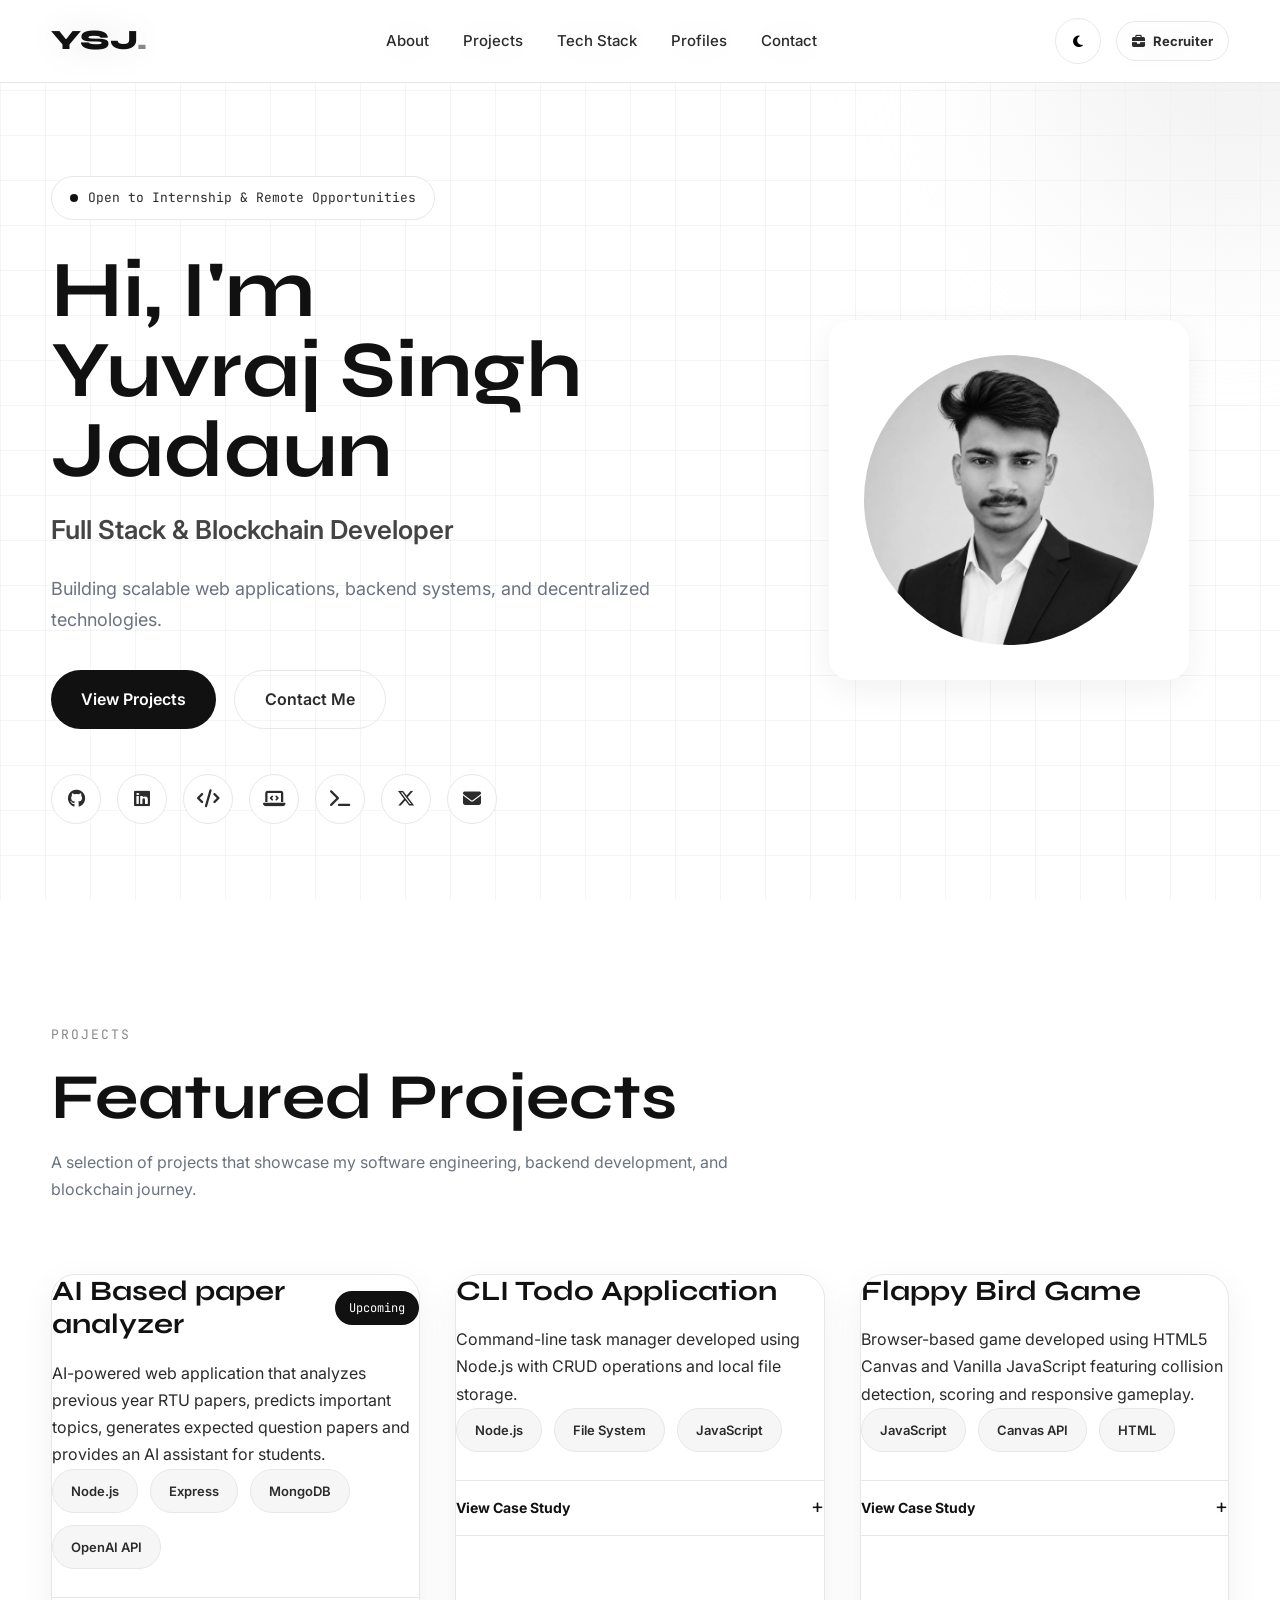
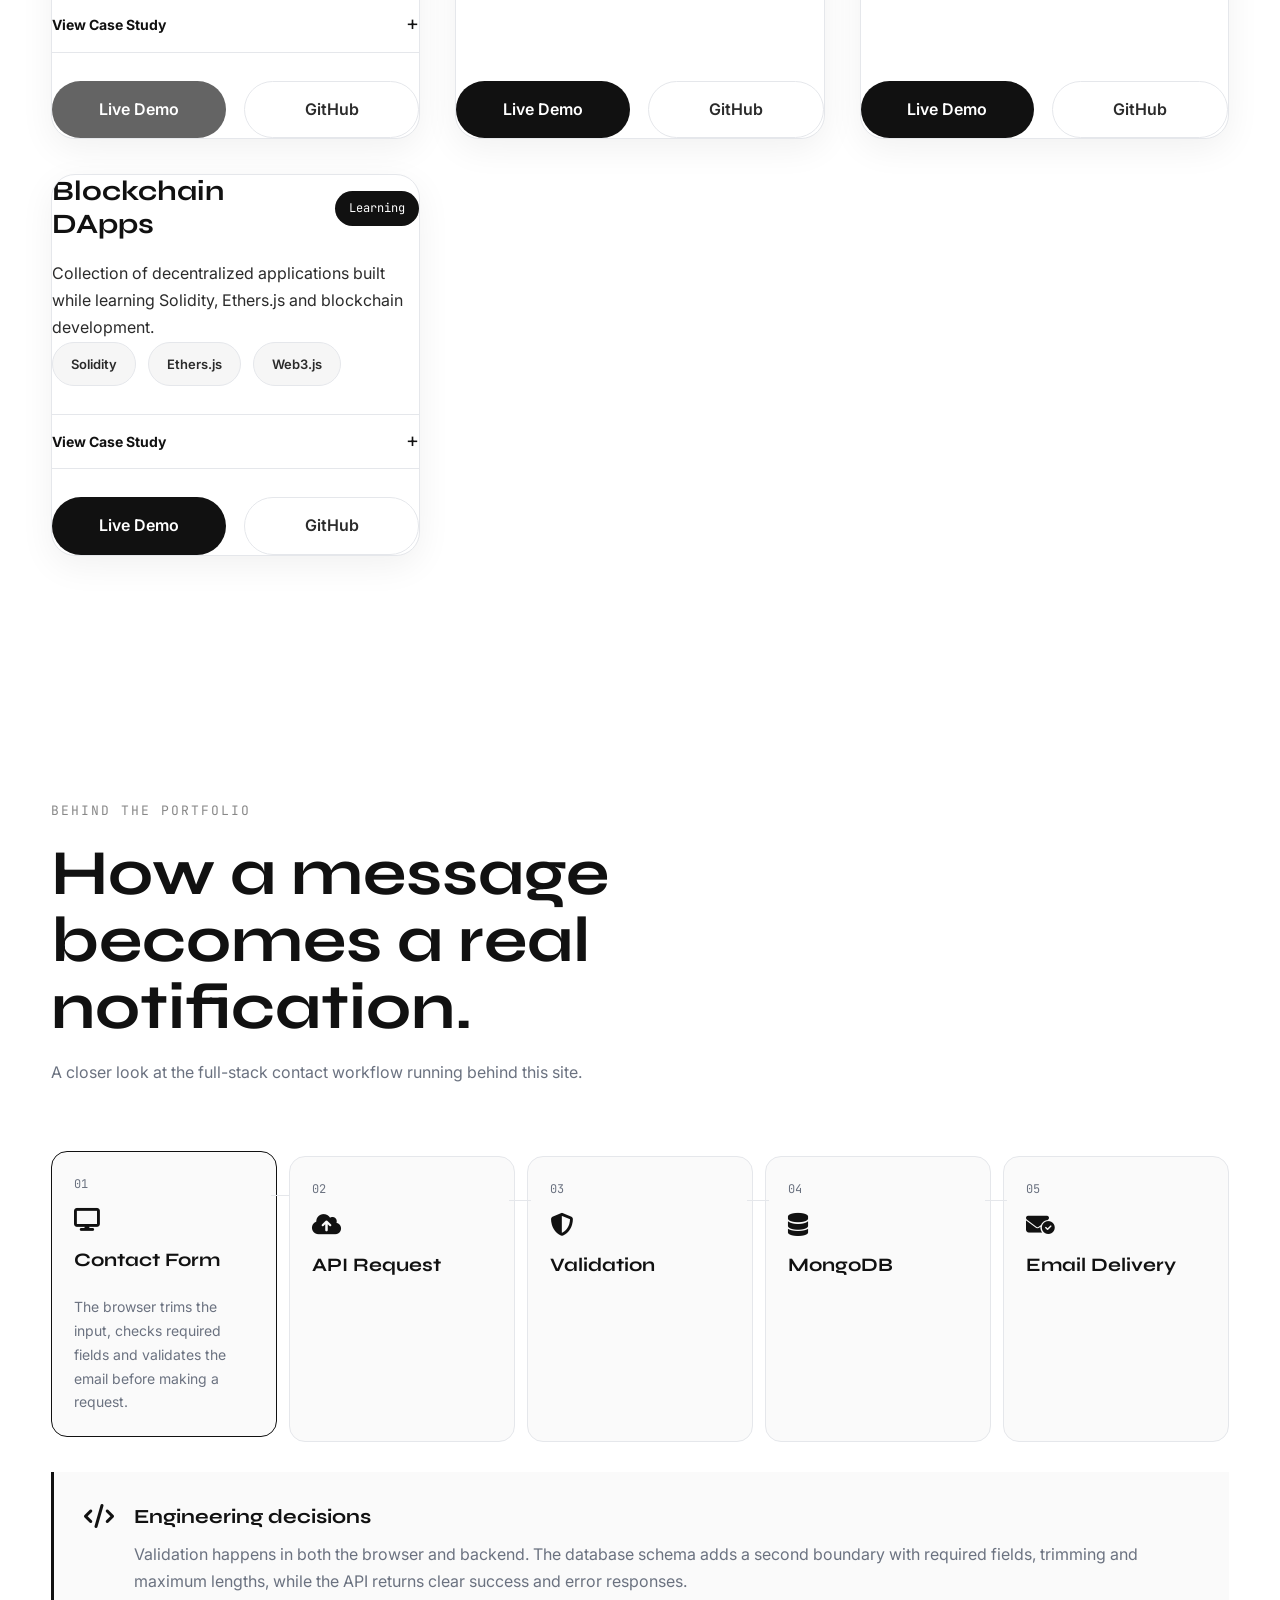
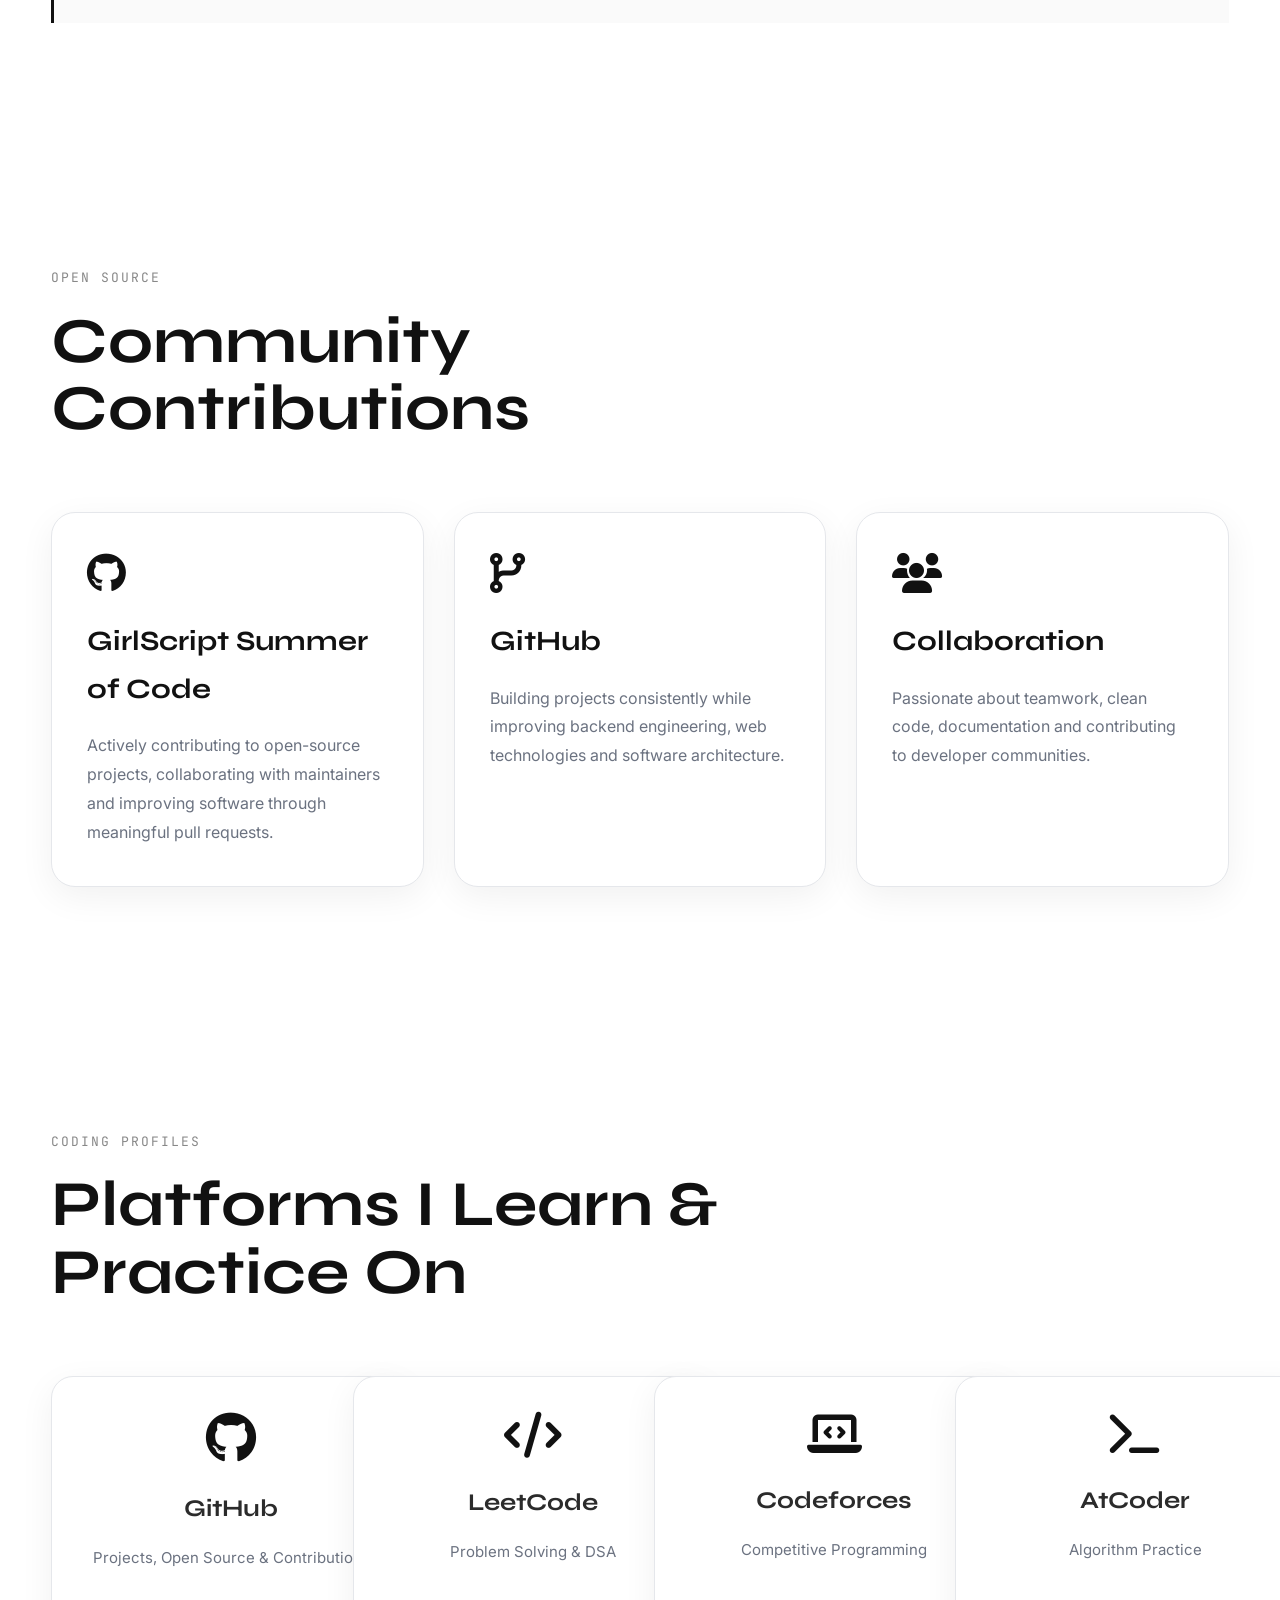
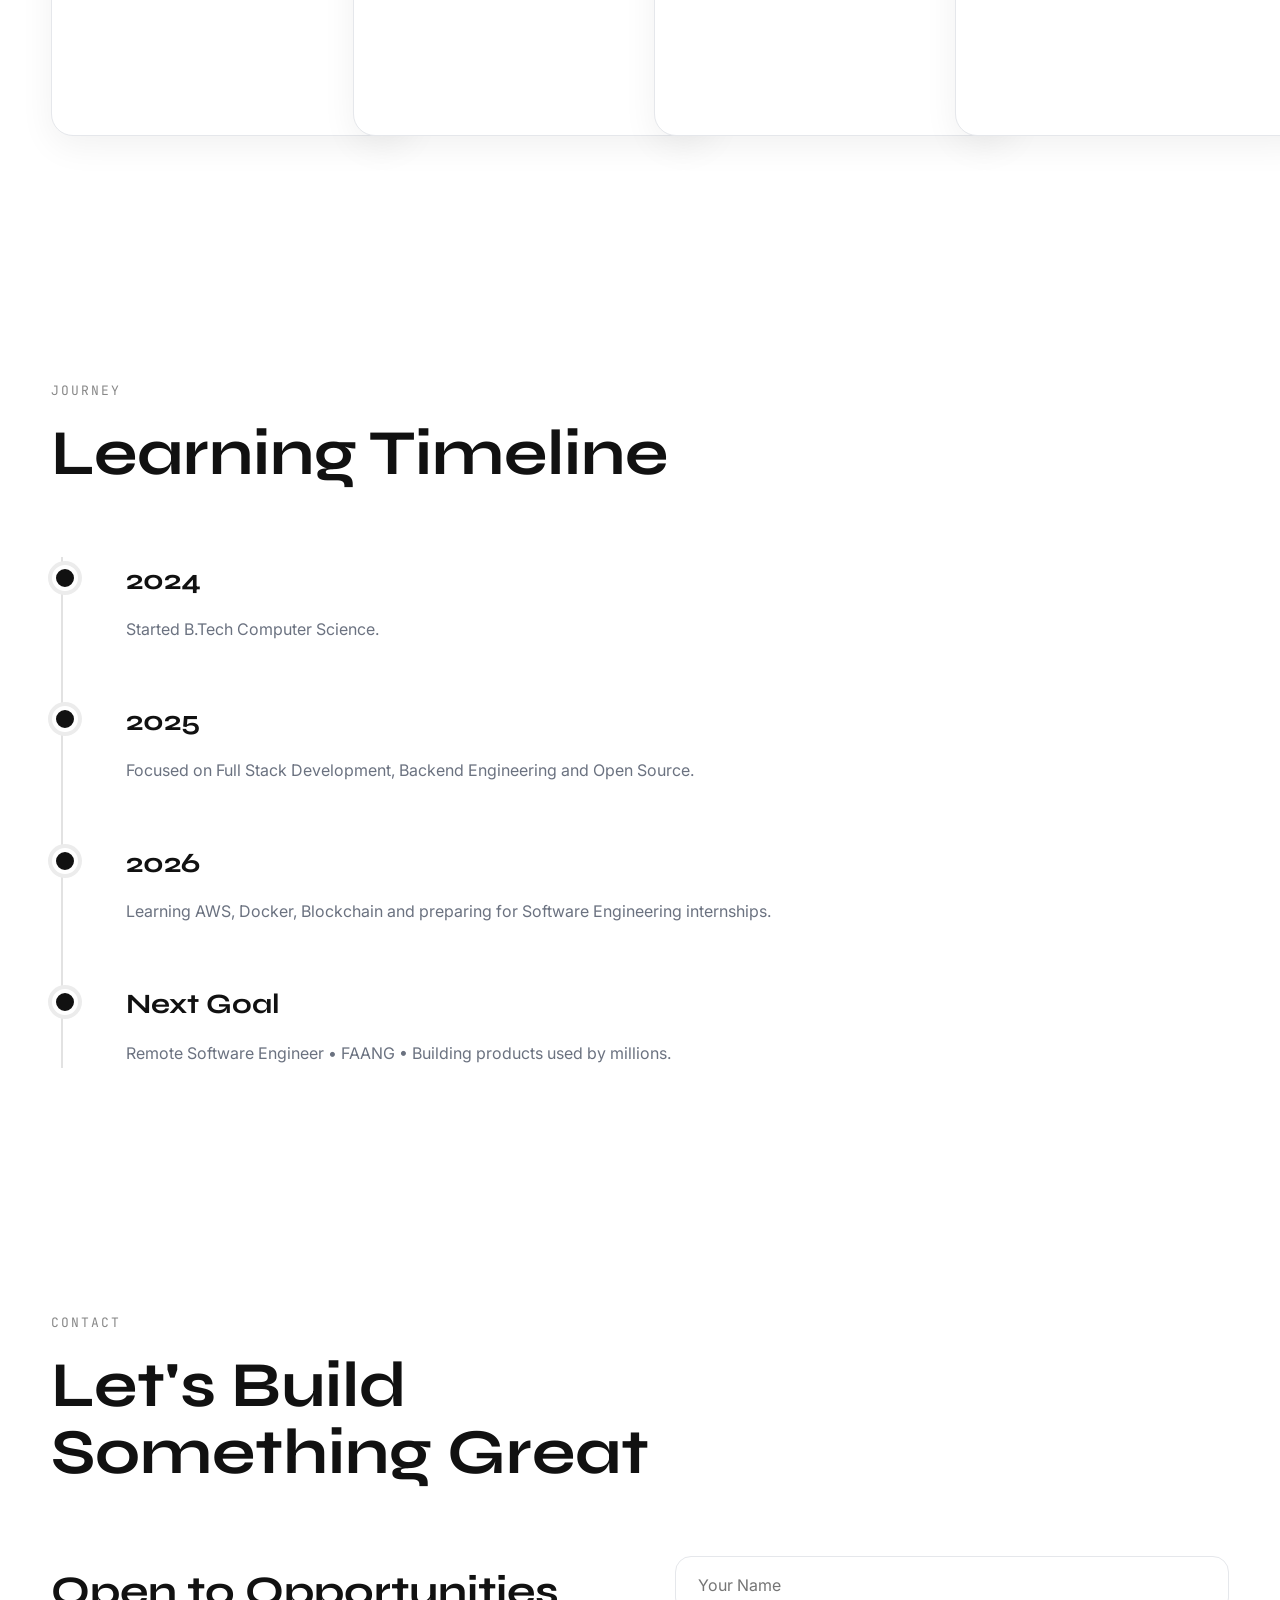
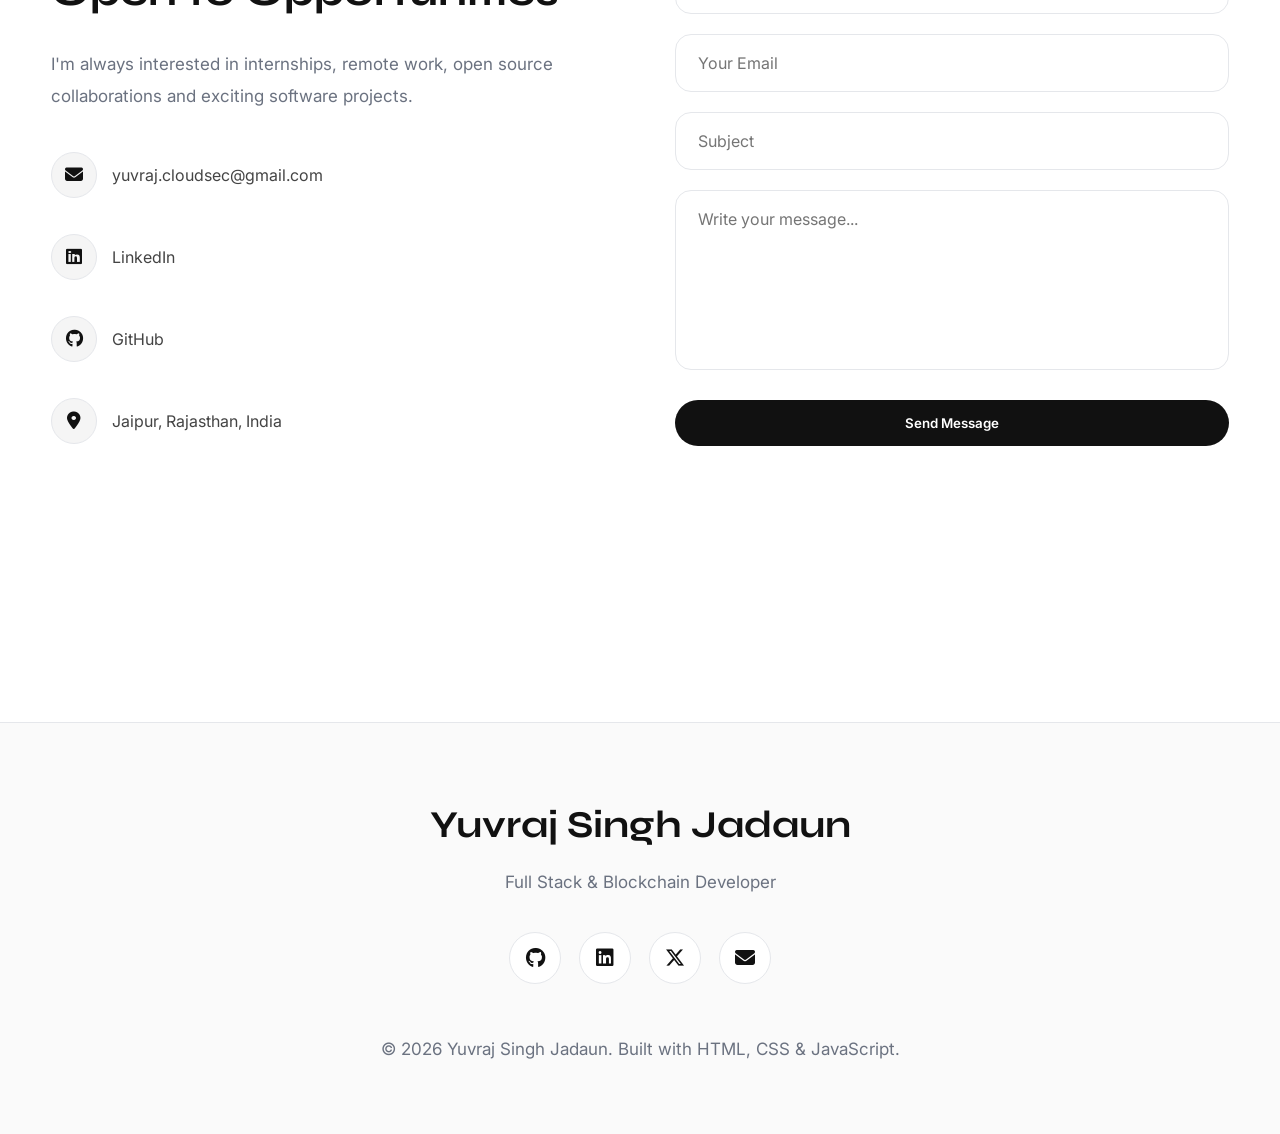
==== frontend/index.html @ 24ff1b7f "Update portfolio website" ====
<!DOCTYPE html>
<html lang="en">

<head>

    <!-- ========================= -->
    <!-- BASIC SEO -->
    <!-- ========================= -->

    <meta charset="UTF-8">
    <meta name="viewport" content="width=device-width, initial-scale=1.0">

    <title>Yuvraj Singh Jadaun | Full Stack & Blockchain Developer</title>

    <meta name="description"
        content="Portfolio of Yuvraj Singh Jadaun - Full Stack & Blockchain Developer building scalable web applications, backend systems and decentralized technologies.">

    <meta name="keywords"
        content="Yuvraj Singh, Full Stack Developer, Blockchain Developer, Node.js, Express, MongoDB, AWS, JavaScript">

    <meta name="author" content="Yuvraj Singh Jadaun">

    <!-- Open Graph -->

    <meta property="og:title" content="Yuvraj Singh Jadaun Portfolio">
    <meta property="og:description"
        content="Full Stack & Blockchain Developer">
    <meta property="og:type" content="website">

    <!-- Fonts -->

    <link rel="preconnect" href="https://fonts.googleapis.com">

    <link rel="preconnect" href="https://fonts.gstatic.com" crossorigin>

    <link href="https://fonts.googleapis.com/css2?family=Inter:wght@300;400;500;600;700;800&family=Syne:wght@400;500;600;700;800&family=JetBrains+Mono:wght@400;500&display=swap"
        rel="stylesheet">

    <!-- Font Awesome -->

    <link rel="stylesheet"
        href="https://cdnjs.cloudflare.com/ajax/libs/font-awesome/6.7.2/css/all.min.css">

    <!-- CSS -->

    <link rel="stylesheet" href="css/style.css">

    <link rel="stylesheet" href="css/responsive.css">

    <link rel="stylesheet" href="css/animations.css">

    <!-- Vercel Speed Insights -->
    <script>
      window.si = window.si || function () { (window.siq = window.siq || []).push(arguments); };
    </script>
    <script defer src="/_vercel/speed-insights/script.js"></script>

</head>

<body>

    <!-- Scroll Progress -->

    <div class="progress-bar"></div>

    <!-- Scroll To Top -->

    <button id="scrollTopBtn">

        <i class="fa-solid fa-arrow-up"></i>

    </button>

    <!-- ========================= -->
    <!-- NAVBAR -->
    <!-- ========================= -->

    <header>

        <nav class="navbar">

            <a href="#" class="logo">

                YSJ<span>.</span>

            </a>

            <ul class="nav-links">

                <li><a href="#about">About</a></li>

                <li><a href="#projects">Projects</a></li>

                <li><a href="#stack">Tech Stack</a></li>

                <li><a href="#profiles">Profiles</a></li>

                <li><a href="#contact">Contact</a></li>

            </ul>

            <div class="nav-actions">

                <button id="themeToggle">

                    <i class="fa-solid fa-moon"></i>

                </button>

                <button class="recruiter-toggle" type="button" aria-label="Open recruiter mode" title="Recruiter mode">

                    <i class="fa-solid fa-briefcase"></i>

                    <span>Recruiter</span>

                </button>

                <button class="menu-btn">

                    <i class="fa-solid fa-bars"></i>

                </button>

            </div>

        </nav>

    </header>

    <!-- ========================= -->
    <!-- HERO -->
    <!-- ========================= -->

    <section class="hero">

        <div class="container hero-container">

            <!-- LEFT -->

            <div class="hero-left">

                <span class="badge">

                    Open to Internship & Remote Opportunities

                </span>

                <h1>

                    Hi, I'm

                    <span>

                        Yuvraj Singh Jadaun

                    </span>

                </h1>

                <h2>

                    Full Stack & Blockchain Developer

                </h2>

                <p>

                    Building scalable web applications,

                    backend systems,

                    and decentralized technologies.

                </p>

                <div class="hero-buttons">

                    <a href="#projects" class="btn-primary">

                        View Projects

                    </a>

                    <a href="#contact" class="btn-secondary">

                        Contact Me

                    </a>

                </div>

                <!-- Social -->

                <div class="hero-social">

                    <a href="https://github.com/yuvraj1singh568"
                        target="_blank">

                        <i class="fab fa-github"></i>

                    </a>

                    <a href="https://www.linkedin.com/in/yuvraj-singh-jadaun-a90424281/"
                        target="_blank">

                        <i class="fab fa-linkedin"></i>

                    </a>

                    <a href="https://leetcode.com/u/KEnFnar7PC/"
                        target="_blank">

                        <i class="fa-solid fa-code"></i>

                    </a>

                    <a href="https://codeforces.com/profile/yuvraj1singh568"
                        target="_blank">

                        <i class="fa-solid fa-laptop-code"></i>

                    </a>

                    <a href="https://atcoder.jp/users/Yuvraj1singh568"
                        target="_blank">

                        <i class="fa-solid fa-terminal"></i>

                    </a>

                    <a href="https://x.com/yuvi_developer"
                        target="_blank">

                        <i class="fab fa-x-twitter"></i>

                    </a>

                    <a href="mailto:yuvraj.cloudsec@gmail.com">

                        <i class="fa-solid fa-envelope"></i>

                    </a>

                </div>

            </div>

            <!-- RIGHT -->

            <div class="hero-right">

                <div class="profile-card">

                    <img src="portfolio.jpeg"

                        alt="Yuvraj Singh Jadaun">

                </div>

            </div>

        </div>

    </section>

    <section id="recruiterMode" class="recruiter-panel" aria-hidden="true">

        <div class="recruiter-content">

            <button class="recruiter-close" type="button" aria-label="Close recruiter mode">

                <i class="fa-solid fa-xmark"></i>

            </button>

            <span class="label">Recruiter Snapshot</span>

            <h2>Full Stack & Blockchain Developer</h2>

            <p class="recruiter-summary">Third-year developer focused on backend systems, practical web applications and learning decentralized technologies.</p>

            <div class="recruiter-grid">

                <div>

                    <h3>Strongest Areas</h3>

                    <p>Node.js, Express, MongoDB, JavaScript, REST APIs and problem solving.</p>

                </div>

                <div>

                    <h3>Currently Building</h3>

                    <p>AI paper analysis tools, browser games and Solidity-based DApps.</p>

                </div>

                <div>

                    <h3>Open To</h3>

                    <p>Software engineering internships, backend projects and remote collaboration.</p>

                </div>

            </div>

            <div class="recruiter-actions">

                <a href="mailto:yuvraj.cloudsec@gmail.com" class="btn-primary">Contact Me</a>

                <a href="https://github.com/yuvraj1singh568" target="_blank" class="btn-secondary">View GitHub</a>

            </div>

        </div>

    </section>
    <!DOCTYPE html>
<html lang="en">

<head>

    <!-- ========================= -->
    <!-- BASIC SEO -->
    <!-- ========================= -->

    <meta charset="UTF-8">
    <meta name="viewport" content="width=device-width, initial-scale=1.0">

    <title>Yuvraj Singh Jadaun | Full Stack & Blockchain Developer</title>

    <meta name="description"
        content="Portfolio of Yuvraj Singh Jadaun - Full Stack & Blockchain Developer building scalable web applications, backend systems and decentralized technologies.">

    <meta name="keywords"
        content="Yuvraj Singh, Full Stack Developer, Blockchain Developer, Node.js, Express, MongoDB, AWS, JavaScript">

    <meta name="author" content="Yuvraj Singh Jadaun">

    <!-- Open Graph -->

    <meta property="og:title" content="Yuvraj Singh Jadaun Portfolio">
    <meta property="og:description"
        content="Full Stack & Blockchain Developer">
    <meta property="og:type" content="website">

    <!-- Fonts -->

    <link rel="preconnect" href="https://fonts.googleapis.com">

    <link rel="preconnect" href="https://fonts.gstatic.com" crossorigin>

    <link href="https://fonts.googleapis.com/css2?family=Inter:wght@300;400;500;600;700;800&family=Syne:wght@400;500;600;700;800&family=JetBrains+Mono:wght@400;500&display=swap"
        rel="stylesheet">

    <!-- Font Awesome -->

    <link rel="stylesheet"
        href="https://cdnjs.cloudflare.com/ajax/libs/font-awesome/6.7.2/css/all.min.css">

    <!-- CSS -->

    <link rel="stylesheet" href="css/style.css">

    <link rel="stylesheet" href="css/responsive.css">

    <link rel="stylesheet" href="css/animations.css">

    <!-- Vercel Speed Insights -->
    <script>
      window.si = window.si || function () { (window.siq = window.siq || []).push(arguments); };
    </script>
    <script defer src="/_vercel/speed-insights/script.js"></script>

</head>

<body>

    <!-- Scroll Progress -->

    <div class="progress-bar"></div>

    <!-- Scroll To Top -->

    <button id="scrollTopBtn">

        <i class="fa-solid fa-arrow-up"></i>

    </button>

    <!-- ========================= -->
    <!-- NAVBAR -->
    <!-- ========================= -->

    <header>

        <nav class="navbar">

            <a href="#" class="logo">

                YSJ<span>.</span>

            </a>

            <ul class="nav-links">

                <li><a href="#about">About</a></li>

                <li><a href="#projects">Projects</a></li>

                <li><a href="#stack">Tech Stack</a></li>

                <li><a href="#profiles">Profiles</a></li>

                <li><a href="#contact">Contact</a></li>

            </ul>

            <div class="nav-actions">

                <button id="themeToggle">

                    <i class="fa-solid fa-moon"></i>

                </button>

                <button class="recruiter-toggle" type="button" aria-label="Open recruiter mode" title="Recruiter mode">

                    <i class="fa-solid fa-briefcase"></i>

                    <span>Recruiter</span>

                </button>

                <button class="menu-btn">

                    <i class="fa-solid fa-bars"></i>

                </button>

            </div>

        </nav>

    </header>

    </section>
    <!-- ======================================== -->
<!-- PROJECTS -->
<!-- ======================================== -->

<section id="projects" class="section">

    <div class="container">

        <div class="section-heading">

            <span>Projects</span>

            <h2>Featured Projects</h2>

            <p>
                A selection of projects that showcase my software engineering,
                backend development, and blockchain journey.
            </p>

        </div>

        <div class="projects-grid">

            <!-- Project 1 -->

            <div class="project-card">

                <div class="project-header">

                    <h3>AI Based paper analyzer</h3>

                    <span class="coming-soon">Upcoming</span>

                </div>

                <p>

                    AI-powered web application that analyzes previous year
                    RTU papers, predicts important topics, generates expected
                    question papers and provides an AI assistant for students.

                </p>

                <div class="project-stack">

                    <span>Node.js</span>

                    <span>Express</span>

                    <span>MongoDB</span>

                    <span>OpenAI API</span>

                </div>

                <details class="case-study">

                    <summary>View Case Study</summary>

                    <div class="case-study-content">

                        <p><strong>Problem:</strong> Students need a faster way to identify repeated topics in large collections of RTU papers.</p>

                        <p><strong>Approach:</strong> Build a backend that extracts paper content, organizes topics and uses AI to generate focused revision material.</p>

                        <p><strong>Next milestone:</strong> Complete the paper ingestion pipeline and evaluate predictions against previous exams.</p>

                    </div>

                </details>

                <div class="project-links">

                    <a href="#" class="disabled">

                        Live Demo

                    </a>

                    <a href="#">

                        GitHub

                    </a>

                </div>

            </div>

            <!-- Project 2 -->

            <div class="project-card">

                <div class="project-header">

                    <h3>CLI Todo Application</h3>

                </div>

                <p>

                    Command-line task manager developed using Node.js with
                    CRUD operations and local file storage.

                </p>

                <div class="project-stack">

                    <span>Node.js</span>

                    <span>File System</span>

                    <span>JavaScript</span>

                </div>

                <details class="case-study">

                    <summary>View Case Study</summary>

                    <div class="case-study-content">

                        <p><strong>Problem:</strong> A task manager should remain useful without requiring a database or internet connection.</p>

                        <p><strong>Approach:</strong> Designed a simple command interface around CRUD operations and reliable local file persistence.</p>

                        <p><strong>Engineering lesson:</strong> Practiced input validation, filesystem handling and separating command logic from storage.</p>

                    </div>

                </details>

                <div class="project-links">

                    <a href="#">

                        Live Demo

                    </a>

                    <a href="https://github.com/yuvraj1singh568"

                        target="_blank">

                        GitHub

                    </a>

                </div>

            </div>

            <!-- Project 3 -->

            <div class="project-card">

                <div class="project-header">

                    <h3>Flappy Bird Game</h3>

                </div>

                <p>

                    Browser-based game developed using HTML5 Canvas and
                    Vanilla JavaScript featuring collision detection,
                    scoring and responsive gameplay.

                </p>

                <div class="project-stack">

                    <span>JavaScript</span>

                    <span>Canvas API</span>

                    <span>HTML</span>

                </div>

                <details class="case-study">

                    <summary>View Case Study</summary>

                    <div class="case-study-content">

                        <p><strong>Problem:</strong> Create a responsive browser game with immediate feedback and consistent gameplay.</p>

                        <p><strong>Approach:</strong> Used the Canvas API for rendering, a game loop for motion and collision detection for obstacles.</p>

                        <p><strong>Engineering lesson:</strong> Balanced frame updates, scoring state and responsive input in a small client-side system.</p>

                    </div>

                </details>

                <div class="project-links">

                    <a href="#">

                        Live Demo

                    </a>

                    <a href="https://github.com/yuvraj1singh568"

                        target="_blank">

                        GitHub

                    </a>

                </div>

            </div>

            <!-- Project 4 -->

            <div class="project-card">

                <div class="project-header">

                    <h3>Blockchain DApps</h3>

                    <span class="coming-soon">Learning</span>

                </div>

                <p>

                    Collection of decentralized applications built while
                    learning Solidity, Ethers.js and blockchain development.

                </p>

                <div class="project-stack">

                    <span>Solidity</span>

                    <span>Ethers.js</span>

                    <span>Web3.js</span>

                </div>

                <details class="case-study">

                    <summary>View Case Study</summary>

                    <div class="case-study-content">

                        <p><strong>Goal:</strong> Learn how decentralized applications connect a browser interface to smart contracts.</p>

                        <p><strong>Approach:</strong> Explore Solidity contracts and wallet interactions through Ethers.js and Web3.js.</p>

                        <p><strong>Next milestone:</strong> Ship one focused DApp with tests, transaction states and clear error handling.</p>

                    </div>

                </details>

                <div class="project-links">

                    <a href="#">

                        Live Demo

                    </a>

                    <a href="#">

                        GitHub

                    </a>

                </div>

            </div>

        </div>

    </div>

</section>

<!-- ======================================== -->
<!-- ARCHITECTURE -->
<!-- ======================================== -->

<section id="architecture" class="section architecture-section">

    <div class="container">

        <div class="section-heading">

            <span>Behind The Portfolio</span>

            <h2>How a message becomes a real notification.</h2>

            <p>A closer look at the full-stack contact workflow running behind this site.</p>

        </div>

        <div class="architecture-flow">

            <details class="architecture-step" open>

                <summary><span class="architecture-number">01</span><i class="fa-solid fa-display"></i><strong>Contact Form</strong></summary>

                <p>The browser trims the input, checks required fields and validates the email before making a request.</p>

            </details>

            <details class="architecture-step">

                <summary><span class="architecture-number">02</span><i class="fa-solid fa-cloud-arrow-up"></i><strong>API Request</strong></summary>

                <p>The form sends a JSON <code>POST</code> request to <code>/api/contact</code> on the deployed Express server.</p>

            </details>

            <details class="architecture-step">

                <summary><span class="architecture-number">03</span><i class="fa-solid fa-shield-halved"></i><strong>Validation</strong></summary>

                <p>The controller checks that name, email, subject and message are present before continuing.</p>

            </details>

            <details class="architecture-step">

                <summary><span class="architecture-number">04</span><i class="fa-solid fa-database"></i><strong>MongoDB</strong></summary>

                <p>A Mongoose model stores the contact with trimming, length limits and automatic timestamps.</p>

            </details>

            <details class="architecture-step">

                <summary><span class="architecture-number">05</span><i class="fa-solid fa-envelope-circle-check"></i><strong>Email Delivery</strong></summary>

                <p>Resend sends the notification to the configured destination and reports failures back to the API.</p>

            </details>

        </div>

        <div class="architecture-note">

            <i class="fa-solid fa-code"></i>

            <div>

                <h3>Engineering decisions</h3>

                <p>Validation happens in both the browser and backend. The database schema adds a second boundary with required fields, trimming and maximum lengths, while the API returns clear success and error responses.</p>

            </div>

        </div>

    </div>

</section>

<!-- ======================================== -->
<!-- OPEN SOURCE -->
<!-- ======================================== -->

<section id="opensource" class="section">

    <div class="container">

        <div class="section-heading">

            <span>Open Source</span>

            <h2>Community Contributions</h2>

        </div>

        <div class="opensource-grid">

            <div class="opensource-card">

                <i class="fa-brands fa-github"></i>

                <h3>GirlScript Summer of Code</h3>

                <p>

                    Actively contributing to open-source projects,
                    collaborating with maintainers and improving
                    software through meaningful pull requests.

                </p>

            </div>

            <div class="opensource-card">

                <i class="fa-solid fa-code-branch"></i>

                <h3>GitHub</h3>

                <p>

                    Building projects consistently while improving
                    backend engineering, web technologies and
                    software architecture.

                </p>

            </div>

            <div class="opensource-card">

                <i class="fa-solid fa-users"></i>

                <h3>Collaboration</h3>

                <p>

                    Passionate about teamwork, clean code,
                    documentation and contributing to developer
                    communities.

                </p>

            </div>

        </div>

    </div>

</section>
<!-- ======================================== -->
<!-- CODING PROFILES -->
<!-- ======================================== -->

<section id="profiles" class="section">

    <div class="container">

        <div class="section-heading">

            <span>Coding Profiles</span>

            <h2>Platforms I Learn & Practice On</h2>

        </div>

        <div class="profiles-grid">

            <a href="https://github.com/yuvraj1singh568" target="_blank" class="profile-card">

                <i class="fab fa-github"></i>

                <h3>GitHub</h3>

                <p>Projects, Open Source & Contributions</p>

            </a>

            <a href="https://leetcode.com/u/KEnFnar7PC/" target="_blank" class="profile-card">

                <i class="fa-solid fa-code"></i>

                <h3>LeetCode</h3>

                <p>Problem Solving & DSA</p>

            </a>

            <a href="https://codeforces.com/profile/yuvraj1singh568" target="_blank" class="profile-card">

                <i class="fa-solid fa-laptop-code"></i>

                <h3>Codeforces</h3>

                <p>Competitive Programming</p>

            </a>

            <a href="https://atcoder.jp/users/Yuvraj1singh568" target="_blank" class="profile-card">

                <i class="fa-solid fa-terminal"></i>

                <h3>AtCoder</h3>

                <p>Algorithm Practice</p>

            </a>

        </div>

    </div>

</section>

<!-- ======================================== -->
<!-- JOURNEY -->
<!-- ======================================== -->

<section class="section">

    <div class="container">

        <div class="section-heading">

            <span>Journey</span>

            <h2>Learning Timeline</h2>

        </div>

        <div class="timeline">

            <div class="timeline-item">

                <h3>2024</h3>

                <p>Started B.Tech Computer Science.</p>

            </div>

            <div class="timeline-item">

                <h3>2025</h3>

                <p>Focused on Full Stack Development, Backend Engineering and Open Source.</p>

            </div>

            <div class="timeline-item">

                <h3>2026</h3>

                <p>Learning AWS, Docker, Blockchain and preparing for Software Engineering internships.</p>

            </div>

            <div class="timeline-item">

                <h3>Next Goal</h3>

                <p>Remote Software Engineer • FAANG • Building products used by millions.</p>

            </div>

        </div>

    </div>

</section>

<!-- ======================================== -->
<!-- CONTACT -->
<!-- ======================================== -->

<section id="contact" class="section">

    <div class="container">

        <div class="section-heading">

            <span>Contact</span>

            <h2>Let's Build Something Great</h2>

        </div>

        <div class="contact-wrapper">

            <div class="contact-info">

                <h3>Open to Opportunities</h3>

                <p>

                    I'm always interested in internships, remote work,
                    open source collaborations and exciting software projects.

                </p>

                <div class="contact-list">

                    <p><i class="fa-solid fa-envelope"></i> yuvraj.cloudsec@gmail.com</p>

                    <p><i class="fa-brands fa-linkedin"></i> LinkedIn</p>

                    <p><i class="fa-brands fa-github"></i> GitHub</p>

                    <p><i class="fa-solid fa-location-dot"></i> Jaipur, Rajasthan, India</p>

                </div>

            </div>

            <form id="contactForm">

                <input
                    type="text"
                    id="name"
                    placeholder="Your Name"
                    required>

                <input
                    type="email"
                    id="email"
                    placeholder="Your Email"
                    required>

                <input
                    type="text"
                    id="subject"
                    placeholder="Subject"
                    required>

                <textarea
                    id="message"
                    rows="6"
                    placeholder="Write your message..."
                    required></textarea>

                <button type="submit" class="btn-primary">

                    Send Message

                </button>

            </form>

        </div>

    </div>

</section>

<!-- ======================================== -->
<!-- FOOTER -->
<!-- ======================================== -->

<footer>

    <div class="container footer-container">

        <h2>Yuvraj Singh Jadaun</h2>

        <p>

            Full Stack & Blockchain Developer

        </p>

        <div class="footer-icons">

            <a href="https://github.com/yuvraj1singh568" target="_blank">

                <i class="fab fa-github"></i>

            </a>

            <a href="https://www.linkedin.com/in/yuvraj-singh-jadaun-a90424281/" target="_blank">

                <i class="fab fa-linkedin"></i>

            </a>

            <a href="https://x.com/yuvi_developer" target="_blank">

                <i class="fab fa-x-twitter"></i>

            </a>

            <a href="mailto:yuvraj.cloudsec@gmail.com">

                <i class="fa-solid fa-envelope"></i>

            </a>

        </div>

        <p class="copyright">

            © 2026 Yuvraj Singh Jadaun.
            Built with HTML, CSS & JavaScript.

        </p>

    </div>

</footer>

<script src="js/app.js"></script>
<script src="js/animation.js"></script>
<script src="js/contact.js"></script>

<!-- Vercel Web Analytics -->
<script>
    window.va = window.va || function () { (window.vaq = window.vaq || []).push(arguments); };
</script>
<script defer src="/_vercel/insights/script.js"></script>

</body>

</html>
---- frontend/css/style.css ----
/* =======================================================
   YUVRAJ SINGH JADAUN
   Portfolio v2
======================================================= */

/* Google Fonts */

@import url('https://fonts.googleapis.com/css2?family=Inter:wght@300;400;500;600;700;800&family=Syne:wght@600;700;800&family=JetBrains+Mono:wght@400;500&display=swap');

/* =======================================================
   VARIABLES
======================================================= */

:root{

--bg:#ffffff;

--surface:#fafafa;

--surface-2:#f5f5f5;

--black:#111111;

--text:#2b2b2b;

--muted:#6b7280;

--border:#e5e7eb;

--shadow:0 10px 35px rgba(0,0,0,.06);

--radius:20px;

--transition:.35s ease;

--max-width:1240px;

}

/* =======================================================
RESET
======================================================= */

*{

margin:0;

padding:0;

box-sizing:border-box;

}

html{

scroll-behavior:smooth;

}

body{

background:var(--bg);

color:var(--text);

font-family:'Inter',sans-serif;

overflow-x:hidden;

line-height:1.7;

}

img{

max-width:100%;

display:block;

}

a{

text-decoration:none;

color:inherit;

}

ul{

list-style:none;

}

button{

cursor:pointer;

border:none;

background:none;

font-family:inherit;

}

/* =======================================================
COMMON
======================================================= */

.container{

width:min(92%,var(--max-width));

margin:auto;

}

.section{

padding:120px 0;

}

.section-heading{

margin-bottom:70px;

}

.section-heading span{

display:inline-block;

font-size:13px;

font-family:"JetBrains Mono",monospace;

letter-spacing:2px;

text-transform:uppercase;

color:#888;

margin-bottom:18px;

}

.section-heading h2{

font-family:"Syne",sans-serif;

font-size:clamp(2rem,5vw,4rem);

line-height:1.05;

color:var(--black);

max-width:700px;

}

.section-heading p{

margin-top:18px;

max-width:700px;

color:var(--muted);

}

/* =======================================================
NAVBAR
======================================================= */

header{

position:fixed;

top:0;

left:0;

width:100%;

background:rgba(255,255,255,.88);

backdrop-filter:blur(18px);

border-bottom:1px solid var(--border);

z-index:999;

}

.navbar{

width:min(92%,1240px);

height:82px;

margin:auto;

display:flex;

align-items:center;

justify-content:space-between;

}

.logo{

font-family:"Syne",sans-serif;

font-size:28px;

font-weight:800;

color:var(--black);

}

.logo span{

color:#888;

}

.nav-links{

display:flex;

gap:34px;

}

.nav-links a{

font-size:15px;

font-weight:500;

transition:var(--transition);

}

.nav-links a:hover{

color:#000;

}

.nav-actions{

display:flex;

align-items:center;

gap:15px;

}

#themeToggle{

width:46px;

height:46px;

border-radius:50%;

border:1px solid var(--border);

transition:.3s;

}

#themeToggle:hover{

background:#111;

color:white;

}

.menu-btn{

display:none;

}

/* =======================================================
BUTTONS
======================================================= */

.btn-primary{

display:inline-flex;

align-items:center;

justify-content:center;

padding:15px 30px;

background:#111;

color:#fff;

border-radius:999px;

font-weight:600;

transition:.3s;

}

.btn-primary:hover{

transform:translateY(-4px);

box-shadow:var(--shadow);

}

.btn-secondary{

display:inline-flex;

align-items:center;

justify-content:center;

padding:15px 30px;

border:1px solid var(--border);

border-radius:999px;

font-weight:600;

transition:.3s;

}

.btn-secondary:hover{

background:#111;

color:#fff;

}
/* =======================================================
   HERO
======================================================= */

.hero{

min-height:100vh;

display:flex;

align-items:center;

padding-top:100px;

position:relative;

overflow:hidden;

}

/* Background Grid */

.hero::before{

content:"";

position:absolute;

inset:0;

background-image:

linear-gradient(rgba(0,0,0,.04) 1px,transparent 1px),

linear-gradient(90deg,rgba(0,0,0,.04) 1px,transparent 1px);

background-size:45px 45px;

z-index:-2;

}

.hero::after{

content:"";

position:absolute;

top:-250px;

right:-250px;

width:600px;

height:600px;

background:radial-gradient(circle,#efefef 0%,transparent 70%);

z-index:-1;

filter:blur(60px);

}

.hero-container{

display:grid;

grid-template-columns:1.2fr .8fr;

align-items:center;

gap:80px;

}

/* ======================
LEFT
====================== */

.hero-left{

display:flex;

flex-direction:column;

}

.badge{

display:inline-flex;

align-items:center;

gap:10px;

padding:10px 18px;

width:max-content;

border:1px solid var(--border);

border-radius:999px;

font-size:13px;

font-family:"JetBrains Mono",monospace;

margin-bottom:30px;

background:white;

}

.badge::before{

content:"";

width:8px;

height:8px;

border-radius:50%;

background:#111;

animation:pulse 1.8s infinite;

}

.hero h1{

font-family:"Syne",sans-serif;

font-size:clamp(3rem,7vw,5.8rem);

line-height:1;

color:#111;

margin-bottom:18px;

}

.hero h1 span{

display:block;

}

.hero h2{

font-size:26px;

font-weight:600;

color:#444;

margin-bottom:22px;

}

.hero p{

max-width:620px;

font-size:18px;

color:var(--muted);

margin-bottom:35px;

}

.hero-buttons{

display:flex;

gap:18px;

margin-bottom:45px;

flex-wrap:wrap;

}

/* ======================
SOCIAL ICONS
====================== */

.hero-social{

display:flex;

align-items:center;

gap:16px;

}

.hero-social a{

width:50px;

height:50px;

display:flex;

align-items:center;

justify-content:center;

border-radius:50%;

border:1px solid var(--border);

font-size:18px;

transition:all .35s ease;

background:white;

}

.hero-social a:hover{

background:#111;

color:white;

transform:translateY(-6px);

}

/* ======================
RIGHT
====================== */

.hero-right{

display:flex;

justify-content:center;

align-items:center;

}

.profile-card{

position:relative;

width:360px;

height:360px;

border-radius:50%;

overflow:visible;

background:#fff;

border:10px solid white;

box-shadow:0 25px 70px rgba(0,0,0,.08);

transition:.45s;

}

.profile-card:hover{

transform:translateY(-10px);

}

.profile-card img{

width:100%;

height:100%;

object-fit:cover;

object-position:center;

display:block;

border-radius:50%;

position:relative;

z-index:1;

}

/* ======================
QUICK STATS
====================== */

.hero-stats{

margin-top:50px;

display:flex;

gap:40px;

flex-wrap:wrap;

}

.stat{

display:flex;

flex-direction:column;

}

.stat h3{

font-size:34px;

font-family:"Syne",sans-serif;

color:#111;

}

.stat span{

font-size:14px;

color:var(--muted);

}

/* ======================
ANIMATIONS
====================== */

@keyframes pulse{

0%{

transform:scale(1);

opacity:1;

}

50%{

transform:scale(1.4);

opacity:.5;

}

100%{

transform:scale(1);

opacity:1;

}

}

/* =======================================================
   ABOUT SECTION
======================================================= */

.about-grid{

display:grid;

grid-template-columns:1.2fr .8fr;

gap:70px;

align-items:start;

}

.about-left h3{

font-family:"Syne",sans-serif;

font-size:34px;

margin-bottom:25px;

color:var(--black);

}

.about-left p{

font-size:17px;

line-height:1.9;

color:var(--muted);

margin-bottom:22px;

}

.about-left strong{

color:var(--black);

font-weight:700;

}

/* ==========================================
ABOUT CARDS
========================================== */

.about-right{

display:grid;

gap:20px;

}

.about-card{

background:var(--surface);

border:1px solid var(--border);

padding:28px;

border-radius:var(--radius);

transition:var(--transition);

box-shadow:var(--shadow);

}

.about-card:hover{

transform:translateY(-8px);

}

.about-card h4{

font-size:18px;

font-family:"Syne",sans-serif;

margin-bottom:10px;

color:var(--black);

}

.about-card p{

font-weight:600;

margin-bottom:8px;

color:var(--black);

}

.about-card small{

font-size:14px;

color:var(--muted);

line-height:1.6;

}

/* =======================================================
TIMELINE
======================================================= */

.timeline{

position:relative;

margin-top:70px;

padding-left:40px;

}

.timeline::before{

content:"";

position:absolute;

left:10px;

top:0;

bottom:0;

width:2px;

background:#111;

opacity:.12;

}

.timeline-item{

position:relative;

margin-bottom:55px;

padding-left:35px;

}

.timeline-item:last-child{

margin-bottom:0;

}

.timeline-item::before{

content:"";

position:absolute;

left:-39px;

top:8px;

width:18px;

height:18px;

background:#111;

border-radius:50%;

border:4px solid #fff;

box-shadow:0 0 0 4px #ececec;

}

.timeline-item h3{

font-family:"Syne",sans-serif;

font-size:28px;

margin-bottom:10px;

color:#111;

}

.timeline-item p{

font-size:16px;

line-height:1.8;

color:var(--muted);

}

/* =======================================================
SECTION DIVIDER
======================================================= */

.section-divider{

margin:100px auto;

width:100%;

height:1px;

background:linear-gradient(

90deg,

transparent,

#d9d9d9,

transparent

);

}

/* =======================================================
HOVER EFFECT
======================================================= */

.about-card:hover h4{

transition:.3s;

letter-spacing:.4px;

}

.timeline-item:hover h3{

transform:translateX(6px);

transition:.35s;

}

.timeline-item:hover::before{

transform:scale(1.2);

transition:.3s;

}

/* =======================================================
SMALL LABEL
======================================================= */

.label{

display:inline-flex;

align-items:center;

gap:8px;

padding:8px 16px;

background:#f6f6f6;

border-radius:999px;

border:1px solid var(--border);

font-size:13px;

font-family:"JetBrains Mono",monospace;

color:#666;

margin-bottom:18px;

}

.label::before{

content:"";

width:8px;

height:8px;

background:#111;

border-radius:50%;

}

/* =======================================================
SUBTLE FADE
======================================================= */

.fade-up{

opacity:0;

transform:translateY(40px);

transition:.7s ease;

}

.fade-up.show{

opacity:1;

transform:translateY(0);

}
/* =======================================================
   TECH STACK
======================================================= */

.stack-grid{

display:grid;

grid-template-columns:repeat(auto-fit,minmax(280px,1fr));

gap:28px;

margin-top:70px;

}

/* ============================= */

.stack-card{

background:white;

border:1px solid var(--border);

border-radius:24px;

padding:35px;

transition:all .35s ease;

box-shadow:var(--shadow);

position:relative;

overflow:hidden;

}

/* Gradient line */

.stack-card::before{

content:"";

position:absolute;

top:0;

left:0;

width:100%;

height:4px;

background:#111;

transform:scaleX(0);

transform-origin:left;

transition:.4s;

}

.stack-card:hover::before{

transform:scaleX(1);

}

.stack-card:hover{

transform:translateY(-10px);

}

/* ============================= */

.stack-card i{

font-size:34px;

margin-bottom:24px;

color:#111;

}

/* ============================= */

.stack-card h3{

font-family:"Syne",sans-serif;

font-size:24px;

margin-bottom:24px;

color:#111;

}

/* ============================= */

.stack-card ul{

display:flex;

flex-wrap:wrap;

gap:12px;

}

/* ============================= */

.stack-card ul li{

padding:10px 18px;

border-radius:999px;

background:#f6f6f6;

border:1px solid #ececec;

font-size:14px;

font-weight:500;

transition:.3s;

}

/* ============================= */

.stack-card ul li:hover{

background:#111;

color:white;

transform:translateY(-3px);

}

/* =======================================================
   SECTION TITLE ANIMATION
======================================================= */

.stack-card:hover h3{

letter-spacing:.4px;

transition:.35s;

}

/* =======================================================
   ICON ANIMATION
======================================================= */

.stack-card:hover i{

transform:rotate(-8deg) scale(1.08);

transition:.35s;

}

/* =======================================================
   MINI TECH BADGES
======================================================= */

.tech-badge{

display:inline-flex;

align-items:center;

padding:8px 15px;

background:#f5f5f5;

border-radius:999px;

font-size:13px;

border:1px solid var(--border);

margin:6px;

transition:.3s;

}

.tech-badge:hover{

background:#111;

color:white;

}

/* =======================================================
   CATEGORY TITLE
======================================================= */

.category-title{

font-size:15px;

font-weight:700;

margin-bottom:20px;

letter-spacing:.8px;

text-transform:uppercase;

color:#777;

}

/* =======================================================
   SMALL DESCRIPTION
======================================================= */

.stack-card p{

margin-bottom:20px;

color:var(--muted);

line-height:1.7;

font-size:15px;

}
/* =======================================================
   PROJECTS
======================================================= */

.projects-grid{

display:grid;

grid-template-columns:repeat(auto-fit,minmax(360px,1fr));

gap:35px;

margin-top:70px;

}

/* ======================================= */

.project-card{

position:relative;

background:#fff;

border:1px solid var(--border);

border-radius:24px;

overflow:hidden;

transition:all .35s ease;

box-shadow:var(--shadow);

display:flex;

flex-direction:column;

}

.project-card:hover{

transform:translateY(-12px);

}

/* ======================================= */

.project-image{

height:220px;

background:#f5f5f5;

display:flex;

align-items:center;

justify-content:center;

overflow:hidden;

}

.project-image img{

width:100%;

height:100%;

object-fit:cover;

transition:.45s;

}

.project-card:hover .project-image img{

transform:scale(1.08);

}

/* ======================================= */

.project-content{

padding:30px;

}

/* ======================================= */

.project-header{

display:flex;

justify-content:space-between;

align-items:center;

margin-bottom:18px;

gap:12px;

}

/* ======================================= */

.project-header h3{

font-family:"Syne",sans-serif;

font-size:28px;

color:#111;

line-height:1.2;

}

/* ======================================= */

.coming-soon{

padding:7px 14px;

background:#111;

color:#fff;

border-radius:999px;

font-size:12px;

font-family:"JetBrains Mono",monospace;

white-space:nowrap;

}

/* ======================================= */

.project-content p{

font-size:16px;

line-height:1.8;

color:var(--muted);

margin-bottom:25px;

}

/* ======================================= */

.project-stack{

display:flex;

flex-wrap:wrap;

gap:12px;

margin-bottom:28px;

}

.project-stack span{

padding:10px 18px;

background:#f6f6f6;

border:1px solid var(--border);

border-radius:999px;

font-size:13px;

font-weight:600;

transition:.3s;

}

.project-stack span:hover{

background:#111;

color:#fff;

}

.case-study{

margin:0 0 28px;

border-top:1px solid var(--border);

border-bottom:1px solid var(--border);

}

.case-study summary{

padding:15px 0;

color:var(--black);

font-size:14px;

font-weight:700;

cursor:pointer;

list-style:none;

}

.case-study summary::-webkit-details-marker{

display:none;

}

.case-study summary::after{

content:"+";

float:right;

font-size:20px;

font-weight:400;

line-height:1;

}

.case-study[open] summary::after{

content:"-";

}

.case-study-content{

padding:0 0 17px;

color:var(--muted);

font-size:14px;

line-height:1.7;

}

.case-study-content p{

margin:0 0 10px;

}

.case-study-content p:last-child{

margin-bottom:0;

}

.case-study-content strong{

color:var(--black);

}

.architecture-flow{

display:grid;

grid-template-columns:repeat(5,1fr);

gap:12px;

margin-top:70px;

}

.architecture-step{

position:relative;

min-height:190px;

padding:22px;

background:var(--surface);

border:1px solid var(--border);

border-radius:16px;

transition:.3s ease;

}

.architecture-step:not(:last-child)::after{

content:"";

position:absolute;

top:43px;

right:-17px;

width:22px;

height:1px;

background:var(--border);

z-index:1;

}

.architecture-step[open],
.architecture-step:hover{

border-color:#111;

transform:translateY(-5px);

}

.architecture-step summary{

display:flex;

flex-direction:column;

align-items:flex-start;

gap:13px;

cursor:pointer;

list-style:none;

color:var(--black);

}

.architecture-step summary::-webkit-details-marker{

display:none;

}

.architecture-step summary i{

font-size:23px;

color:var(--black);

}

.architecture-number{

font-family:"JetBrains Mono",monospace;

font-size:12px;

color:var(--muted);

}

.architecture-step strong{

font-family:"Syne",sans-serif;

font-size:19px;

}

.architecture-step p{

margin-top:19px;

font-size:14px;

line-height:1.7;

color:var(--muted);

}

.architecture-step code{

padding:2px 5px;

background:var(--surface-2);

border-radius:4px;

font-family:"JetBrains Mono",monospace;

font-size:12px;

}

.architecture-note{

display:flex;

align-items:flex-start;

gap:20px;

margin-top:30px;

padding:28px 30px;

background:var(--surface);

border-left:3px solid var(--black);

}

.architecture-note>i{

padding-top:4px;

font-size:24px;

color:var(--black);

}

.architecture-note h3{

margin-bottom:7px;

font-family:"Syne",sans-serif;

font-size:20px;

color:var(--black);

}

.architecture-note p{

color:var(--muted);

line-height:1.7;

}

/* ======================================= */

.project-links{

display:flex;

gap:18px;

margin-top:auto;

}

.project-links a{

flex:1;

display:flex;

justify-content:center;

align-items:center;

padding:14px;

border-radius:999px;

font-weight:600;

transition:.3s;

}

.project-links a:first-child{

background:#111;

color:#fff;

}

.project-links a:last-child{

border:1px solid var(--border);

}

.project-links a:hover{

transform:translateY(-4px);

}

/* ======================================= */

.disabled{

opacity:.65;

pointer-events:none;

}

/* ======================================= */

.project-card::after{

content:"";

position:absolute;

top:0;

left:0;

width:100%;

height:4px;

background:#111;

transform:scaleX(0);

transform-origin:left;

transition:.35s;

}

.project-card:hover::after{

transform:scaleX(1);

}

/* ======================================= */

.project-number{

position:absolute;

top:22px;

right:22px;

font-size:70px;

font-family:"Syne",sans-serif;

font-weight:800;

color:rgba(0,0,0,.05);

pointer-events:none;

}

/* ======================================= */

.featured-project{

grid-column:span 2;

display:grid;

grid-template-columns:1fr 1fr;

align-items:center;

}

.featured-project .project-image{

height:100%;

min-height:380px;

}

.featured-project .project-content{

padding:45px;

}

/* ======================================= */

.project-status{

display:inline-flex;

align-items:center;

gap:8px;

margin-bottom:18px;

font-size:13px;

font-family:"JetBrains Mono",monospace;

color:#666;

}

.project-status::before{

content:"";

width:8px;

height:8px;

background:#111;

border-radius:50%;

}

/* ======================================= */

.project-card:hover h3{

letter-spacing:.4px;

transition:.35s;

}
/* =======================================================
   OPEN SOURCE
======================================================= */

.opensource-grid{

display:grid;

grid-template-columns:repeat(auto-fit,minmax(320px,1fr));

gap:30px;

margin-top:70px;

}

.opensource-card{

background:#fff;

border:1px solid var(--border);

border-radius:24px;

padding:40px 35px;

box-shadow:var(--shadow);

transition:all .35s ease;

position:relative;

overflow:hidden;

}

.opensource-card:hover{

transform:translateY(-10px);

}

.opensource-card::before{

content:"";

position:absolute;

top:0;

left:0;

width:100%;

height:4px;

background:#111;

transform:scaleX(0);

transform-origin:left;

transition:.35s;

}

.opensource-card:hover::before{

transform:scaleX(1);

}

.opensource-card i{

font-size:40px;

margin-bottom:25px;

color:#111;

transition:.35s;

}

.opensource-card:hover i{

transform:rotate(-8deg);

}

.opensource-card h3{

font-family:"Syne",sans-serif;

font-size:28px;

margin-bottom:18px;

color:#111;

}

.opensource-card p{

font-size:16px;

line-height:1.8;

color:var(--muted);

}

/* =======================================================
   CODING PROFILES
======================================================= */

.profiles-grid{

display:grid;

grid-template-columns:repeat(auto-fit,minmax(270px,1fr));

gap:28px;

margin-top:70px;

}

.profile-card{

background:#fff;

border:1px solid var(--border);

border-radius:22px;

padding:35px;

display:flex;

flex-direction:column;

align-items:center;

text-align:center;

transition:all .35s ease;

box-shadow:var(--shadow);

}

.profile-card:hover{

transform:translateY(-10px);

}

.profile-card i{

font-size:48px;

margin-bottom:25px;

color:#111;

transition:.35s;

}

.profile-card:hover i{

transform:scale(1.1);

}

.profile-card h3{

font-family:"Syne",sans-serif;

font-size:24px;

margin-bottom:14px;

}

.profile-card p{

font-size:15px;

color:var(--muted);

line-height:1.8;

margin-bottom:25px;

}

/* ========================================= */

.profile-card:hover{

box-shadow:

0 20px 60px rgba(0,0,0,.08);

}

/* ========================================= */

.profile-card:nth-child(1):hover{

border-color:#222;

}

.profile-card:nth-child(2):hover{

border-color:#222;

}

.profile-card:nth-child(3):hover{

border-color:#222;

}

.profile-card:nth-child(4):hover{

border-color:#222;

}

/* ========================================= */

.profile-card:hover h3{

letter-spacing:.5px;

transition:.35s;

}

/* ========================================= */

.profile-card i.fa-github{

font-size:52px;

}

.profile-card i.fa-code{

font-size:46px;

}

.profile-card i.fa-laptop-code{

font-size:44px;

}

.profile-card i.fa-terminal{

font-size:44px;

}
/* =======================================================
   CONTACT
======================================================= */

.contact-wrapper{

display:grid;

grid-template-columns:1fr 1fr;

gap:70px;

align-items:start;

margin-top:70px;

}

.contact-info h3{

font-family:"Syne",sans-serif;

font-size:42px;

margin-bottom:20px;

color:#111;

}

.contact-info p{

font-size:17px;

line-height:1.9;

color:var(--muted);

margin-bottom:18px;

}

.contact-list{

margin-top:40px;

display:flex;

flex-direction:column;

gap:18px;

}

.contact-list p{

display:flex;

align-items:center;

gap:15px;

font-size:16px;

color:#444;

}

.contact-list i{

width:46px;

height:46px;

display:flex;

align-items:center;

justify-content:center;

border-radius:50%;

background:#f5f5f5;

border:1px solid var(--border);

font-size:18px;

color:#111;

}

/* =======================================================
   FORM
======================================================= */

#contactForm{

display:flex;

flex-direction:column;

gap:20px;

}

#contactForm input,

#contactForm textarea{

width:100%;

padding:18px 22px;

border-radius:16px;

border:1px solid var(--border);

background:#fff;

font-size:16px;

font-family:"Inter",sans-serif;

outline:none;

transition:.3s;

resize:none;

}

#contactForm input:focus,

#contactForm textarea:focus{

border-color:#111;

box-shadow:0 0 0 4px rgba(17,17,17,.05);

}

#contactForm textarea{

min-height:180px;

}

#contactForm button{

margin-top:10px;

}

/* =======================================================
SUCCESS / ERROR MESSAGE
======================================================= */

.form-message{

margin-top:18px;

padding:15px 18px;

border-radius:14px;

font-size:15px;

display:none;

}

.form-message.success{

display:block;

background:#eefbf2;

color:#137333;

border:1px solid #ccefd8;

}

.form-message.error{

display:block;

background:#fff1f1;

color:#b42318;

border:1px solid #ffd5d5;

}

/* =======================================================
FOOTER
======================================================= */

footer{

margin-top:140px;

padding:70px 0 35px;

border-top:1px solid var(--border);

background:#fafafa;

}

.footer-container{

display:flex;

flex-direction:column;

align-items:center;

text-align:center;

}

.footer-container h2{

font-family:"Syne",sans-serif;

font-size:38px;

margin-bottom:10px;

color:#111;

}

.footer-container>p{

font-size:17px;

color:var(--muted);

margin-bottom:35px;

}

.footer-icons{

display:flex;

gap:18px;

margin-bottom:40px;

flex-wrap:wrap;

}

.footer-icons a{

width:52px;

height:52px;

display:flex;

align-items:center;

justify-content:center;

border-radius:50%;

background:#fff;

border:1px solid var(--border);

font-size:20px;

transition:.35s;

color:#111;

}

.footer-icons a:hover{

background:#111;

color:#fff;

transform:translateY(-6px);

}

.copyright{

font-size:14px;

color:#888;

margin-top:10px;

line-height:1.8;

}

/* =======================================================
SCROLL TO TOP
======================================================= */

#scrollTopBtn{

position:fixed;

bottom:30px;

right:30px;

width:55px;

height:55px;

border-radius:50%;

background:#111;

color:#fff;

display:flex;

align-items:center;

justify-content:center;

font-size:18px;

box-shadow:0 12px 35px rgba(0,0,0,.15);

opacity:0;

visibility:hidden;

transition:.35s;

z-index:999;

}

#scrollTopBtn.show{

opacity:1;

visibility:visible;

}

#scrollTopBtn:hover{

transform:translateY(-5px);

}

/* =======================================================
SCROLL PROGRESS
======================================================= */

.progress-bar{

position:fixed;

top:0;

left:0;

width:0;

height:4px;

background:#111;

z-index:9999;

transition:width .15s linear;

}

.recruiter-toggle{

display:inline-flex;

align-items:center;

gap:8px;

padding:11px 15px;

border:1px solid var(--border);

border-radius:999px;

color:var(--text);

font-size:13px;

font-weight:700;

transition:.3s ease;

}

.recruiter-toggle:hover{

background:#111;

color:#fff;

transform:translateY(-2px);

}

body.dark-mode .recruiter-toggle:hover{

background:#f5f7f8;

color:#111315;

}

.recruiter-panel{

position:fixed;

inset:0;

display:flex;

align-items:center;

justify-content:center;

padding:30px;

background:rgba(17,17,17,.55);

opacity:0;

visibility:hidden;

transition:.3s ease;

z-index:1000;

}

.recruiter-panel.show{

opacity:1;

visibility:visible;

}

.recruiter-content{

position:relative;

width:min(680px,100%);

padding:48px;

background:var(--bg);

border:1px solid var(--border);

border-radius:20px;

box-shadow:0 25px 80px rgba(0,0,0,.25);

transform:translateY(18px);

transition:.3s ease;

}

.recruiter-panel.show .recruiter-content{

transform:translateY(0);

}

.recruiter-close{

position:absolute;

top:20px;

right:20px;

width:40px;

height:40px;

border:1px solid var(--border);

border-radius:50%;

color:var(--text);

font-size:18px;

}

.recruiter-content h2{

margin:22px 0 12px;

font-family:"Syne",sans-serif;

font-size:clamp(2rem,5vw,3.3rem);

line-height:1.1;

color:var(--black);

}

.recruiter-summary{

max-width:560px;

color:var(--muted);

font-size:17px;

}

.recruiter-grid{

display:grid;

grid-template-columns:repeat(3,1fr);

gap:18px;

margin:32px 0;

}

.recruiter-grid div{

padding-top:16px;

border-top:1px solid var(--border);

}

.recruiter-grid h3{

margin-bottom:8px;

font-family:"Syne",sans-serif;

font-size:17px;

color:var(--black);

}

.recruiter-grid p{

font-size:14px;

line-height:1.6;

color:var(--muted);

}

.recruiter-actions{

display:flex;

gap:14px;

flex-wrap:wrap;

}

.hero-right .profile-card{

border:none;

}

/* =======================================================
   DARK THEME
======================================================= */

body.dark-mode{

--bg:#111315;

--surface:#191c1f;

--surface-2:#22262a;

--black:#f5f7f8;

--text:#d9dde1;

--muted:#9ba3ad;

--border:#343a40;

background:var(--bg);

color:var(--text);

}

body.dark-mode header,
body.dark-mode footer,
body.dark-mode .badge,
body.dark-mode .hero-social a,
body.dark-mode .about-card,
body.dark-mode .stack-card,
body.dark-mode .project-card,
body.dark-mode .opensource-card,
body.dark-mode .profiles-grid .profile-card,
body.dark-mode #contactForm input,
body.dark-mode #contactForm textarea{

background:var(--surface);

color:var(--text);

border-color:var(--border);

}

body.dark-mode .hero::before{

background-image:

linear-gradient(rgba(255,255,255,.045) 1px,transparent 1px),

linear-gradient(90deg,rgba(255,255,255,.045) 1px,transparent 1px);

}

body.dark-mode .hero::after{

background:radial-gradient(circle,#2a3035 0%,transparent 70%);

}

body.dark-mode .hero h1,
body.dark-mode .hero h2,
body.dark-mode .section-heading h2,
body.dark-mode .about-left h3,
body.dark-mode .about-card h4,
body.dark-mode .about-card p,
body.dark-mode .timeline-item h3,
body.dark-mode .stack-card h3,
body.dark-mode .project-header h3,
body.dark-mode .opensource-card h3,
body.dark-mode .profiles-grid .profile-card h3,
body.dark-mode .contact-info h3,
body.dark-mode .footer-container h2,
body.dark-mode .stat h3,
body.dark-mode .logo{

color:var(--black);

}

body.dark-mode .hero h2{

color:#c7cdd3;

}

body.dark-mode .btn-secondary,
body.dark-mode .project-links a:last-child,
body.dark-mode .profile-card::after{

color:var(--text);

border-color:var(--border);

}

body.dark-mode .btn-primary,
body.dark-mode .project-links a:first-child,
body.dark-mode .coming-soon,
body.dark-mode #scrollTopBtn{

background:#f5f7f8;

color:#111315;

}

body.dark-mode .stack-card ul li,
body.dark-mode .project-stack span,
body.dark-mode .contact-list i,
body.dark-mode .label,
body.dark-mode #themeToggle{

background:var(--surface-2);

color:var(--text);

border-color:var(--border);

}

body.dark-mode .progress-bar{

background:#f5f7f8;

}
---- frontend/css/responsive.css ----
/* ==========================================
   RESPONSIVE DESIGN
========================================== */

/* Large Laptop */

@media (max-width:1400px){

.container{

width:92%;

}

.hero h1{

font-size:5rem;

}

}

/* ===========================
Laptop
=========================== */

@media (max-width:1200px){

.hero-container{

grid-template-columns:1fr;

text-align:center;

gap:60px;

}

.hero-left{

align-items:center;

}

.hero p{

max-width:700px;

}

.hero-buttons{

justify-content:center;

}

.hero-social{

justify-content:center;

}

.about-grid{

grid-template-columns:1fr;

}

.contact-wrapper{

grid-template-columns:1fr;

}

.featured-project{

grid-template-columns:1fr;

}

}

/* ===========================
Tablet
=========================== */

@media (max-width:992px){

.section{

padding:90px 0;

}

.section-heading{

text-align:center;

}

.section-heading h2{

margin:auto;

}

.section-heading p{

margin:auto;

margin-top:18px;

}

.nav-links{

display:none;

}

.menu-btn{

display:block;

font-size:24px;

}

.hero{

padding-top:140px;

}

.hero h1{

font-size:4rem;

}

.hero h2{

font-size:24px;

}

.profile-card{

width:320px;

height:320px;

}

.stack-grid{

grid-template-columns:repeat(2,1fr);

}

.projects-grid{

grid-template-columns:1fr;

}

.opensource-grid{

grid-template-columns:1fr;

}

.profiles-grid{

grid-template-columns:repeat(2,1fr);

}

}
/* ==========================================
   MOBILE DEVICES
========================================== */

@media (max-width:768px){

.container{

width:92%;

}

.section{

padding:75px 0;

}

/* ===========================
Navbar
=========================== */

.navbar{

height:72px;

}

.logo{

font-size:24px;

}

.nav-actions{

gap:10px;

}

/* ===========================
Hero
=========================== */

.hero{

min-height:auto;

padding-top:120px;

padding-bottom:80px;

}

.hero h1{

font-size:3.2rem;

line-height:1.05;

}

.hero h2{

font-size:22px;

}

.hero p{

font-size:16px;

}

.badge{

font-size:11px;

padding:8px 14px;

}

.hero-buttons{

flex-direction:column;

width:100%;

gap:15px;

}

.btn-primary,

.btn-secondary{

width:100%;

}

.hero-social{

flex-wrap:wrap;

gap:14px;

}

.hero-social a{

width:46px;

height:46px;

font-size:17px;

}

.profile-card{

width:280px;

height:280px;

}

/* ===========================
About
=========================== */

.about-left h3{

font-size:30px;

}

.about-left p{

font-size:16px;

}

.about-card{

padding:24px;

}

/* ===========================
Timeline
=========================== */

.timeline{

padding-left:25px;

}

.timeline-item{

padding-left:28px;

}

.timeline-item h3{

font-size:24px;

}

/* ===========================
Stack
=========================== */

.stack-grid{

grid-template-columns:1fr;

}

.stack-card{

padding:28px;

}

/* ===========================
Projects
=========================== */

.project-card{

border-radius:18px;

}

.project-content{

padding:24px;

}

.project-header h3{

font-size:24px;

}

.project-links{

flex-direction:column;

}

.recruiter-content{

padding:36px 22px;

}

.recruiter-toggle span{

display:none;

}

.recruiter-grid{

grid-template-columns:1fr;

gap:14px;

margin:24px 0;

}

.architecture-flow{

grid-template-columns:repeat(2,1fr);

}

.architecture-step:not(:last-child)::after{

display:none;

}

/* ===========================
Open Source
=========================== */

.opensource-card{

padding:28px;

}

/* ===========================
Profiles
=========================== */

.profiles-grid{

grid-template-columns:1fr;

}

.profile-card{

padding:28px;

}

/* ===========================
Contact
=========================== */

.contact-info h3{

font-size:32px;

}

.contact-info p{

font-size:16px;

}

.contact-list p{

font-size:15px;

}

#contactForm input,

#contactForm textarea{

padding:16px;

font-size:15px;

}

/* ===========================
Footer
=========================== */

.footer-container h2{

font-size:30px;

}

.footer-icons{

gap:12px;

}

.footer-icons a{

width:46px;

height:46px;

font-size:18px;

}

}

/* ==========================================
   SMALL PHONES
========================================== */

@media (max-width:480px){

.hero h1{

font-size:2.6rem;

}

.hero h2{

font-size:20px;

}

.section-heading h2{

font-size:2rem;

}

.profile-card{

width:240px;

height:240px;

}

.architecture-flow{

grid-template-columns:1fr;

}

.stack-card,

.project-card,

.opensource-card,

.profile-card,

.about-card{

border-radius:16px;

}

}
---- frontend/css/style.css ----
/* =======================================================
   YUVRAJ SINGH JADAUN
   Portfolio v2
======================================================= */

/* Google Fonts */

@import url('https://fonts.googleapis.com/css2?family=Inter:wght@300;400;500;600;700;800&family=Syne:wght@600;700;800&family=JetBrains+Mono:wght@400;500&display=swap');

/* =======================================================
   VARIABLES
======================================================= */

:root{

--bg:#ffffff;

--surface:#fafafa;

--surface-2:#f5f5f5;

--black:#111111;

--text:#2b2b2b;

--muted:#6b7280;

--border:#e5e7eb;

--shadow:0 10px 35px rgba(0,0,0,.06);

--radius:20px;

--transition:.35s ease;

--max-width:1240px;

}

/* =======================================================
RESET
======================================================= */

*{

margin:0;

padding:0;

box-sizing:border-box;

}

html{

scroll-behavior:smooth;

}

body{

background:var(--bg);

color:var(--text);

font-family:'Inter',sans-serif;

overflow-x:hidden;

line-height:1.7;

}

img{

max-width:100%;

display:block;

}

a{

text-decoration:none;

color:inherit;

}

ul{

list-style:none;

}

button{

cursor:pointer;

border:none;

background:none;

font-family:inherit;

}

/* =======================================================
COMMON
======================================================= */

.container{

width:min(92%,var(--max-width));

margin:auto;

}

.section{

padding:120px 0;

}

.section-heading{

margin-bottom:70px;

}

.section-heading span{

display:inline-block;

font-size:13px;

font-family:"JetBrains Mono",monospace;

letter-spacing:2px;

text-transform:uppercase;

color:#888;

margin-bottom:18px;

}

.section-heading h2{

font-family:"Syne",sans-serif;

font-size:clamp(2rem,5vw,4rem);

line-height:1.05;

color:var(--black);

max-width:700px;

}

.section-heading p{

margin-top:18px;

max-width:700px;

color:var(--muted);

}

/* =======================================================
NAVBAR
======================================================= */

header{

position:fixed;

top:0;

left:0;

width:100%;

background:rgba(255,255,255,.88);

backdrop-filter:blur(18px);

border-bottom:1px solid var(--border);

z-index:999;

}

.navbar{

width:min(92%,1240px);

height:82px;

margin:auto;

display:flex;

align-items:center;

justify-content:space-between;

}

.logo{

font-family:"Syne",sans-serif;

font-size:28px;

font-weight:800;

color:var(--black);

}

.logo span{

color:#888;

}

.nav-links{

display:flex;

gap:34px;

}

.nav-links a{

font-size:15px;

font-weight:500;

transition:var(--transition);

}

.nav-links a:hover{

color:#000;

}

.nav-actions{

display:flex;

align-items:center;

gap:15px;

}

#themeToggle{

width:46px;

height:46px;

border-radius:50%;

border:1px solid var(--border);

transition:.3s;

}

#themeToggle:hover{

background:#111;

color:white;

}

.menu-btn{

display:none;

}

/* =======================================================
BUTTONS
======================================================= */

.btn-primary{

display:inline-flex;

align-items:center;

justify-content:center;

padding:15px 30px;

background:#111;

color:#fff;

border-radius:999px;

font-weight:600;

transition:.3s;

}

.btn-primary:hover{

transform:translateY(-4px);

box-shadow:var(--shadow);

}

.btn-secondary{

display:inline-flex;

align-items:center;

justify-content:center;

padding:15px 30px;

border:1px solid var(--border);

border-radius:999px;

font-weight:600;

transition:.3s;

}

.btn-secondary:hover{

background:#111;

color:#fff;

}
/* =======================================================
   HERO
======================================================= */

.hero{

min-height:100vh;

display:flex;

align-items:center;

padding-top:100px;

position:relative;

overflow:hidden;

}

/* Background Grid */

.hero::before{

content:"";

position:absolute;

inset:0;

background-image:

linear-gradient(rgba(0,0,0,.04) 1px,transparent 1px),

linear-gradient(90deg,rgba(0,0,0,.04) 1px,transparent 1px);

background-size:45px 45px;

z-index:-2;

}

.hero::after{

content:"";

position:absolute;

top:-250px;

right:-250px;

width:600px;

height:600px;

background:radial-gradient(circle,#efefef 0%,transparent 70%);

z-index:-1;

filter:blur(60px);

}

.hero-container{

display:grid;

grid-template-columns:1.2fr .8fr;

align-items:center;

gap:80px;

}

/* ======================
LEFT
====================== */

.hero-left{

display:flex;

flex-direction:column;

}

.badge{

display:inline-flex;

align-items:center;

gap:10px;

padding:10px 18px;

width:max-content;

border:1px solid var(--border);

border-radius:999px;

font-size:13px;

font-family:"JetBrains Mono",monospace;

margin-bottom:30px;

background:white;

}

.badge::before{

content:"";

width:8px;

height:8px;

border-radius:50%;

background:#111;

animation:pulse 1.8s infinite;

}

.hero h1{

font-family:"Syne",sans-serif;

font-size:clamp(3rem,7vw,5.8rem);

line-height:1;

color:#111;

margin-bottom:18px;

}

.hero h1 span{

display:block;

}

.hero h2{

font-size:26px;

font-weight:600;

color:#444;

margin-bottom:22px;

}

.hero p{

max-width:620px;

font-size:18px;

color:var(--muted);

margin-bottom:35px;

}

.hero-buttons{

display:flex;

gap:18px;

margin-bottom:45px;

flex-wrap:wrap;

}

/* ======================
SOCIAL ICONS
====================== */

.hero-social{

display:flex;

align-items:center;

gap:16px;

}

.hero-social a{

width:50px;

height:50px;

display:flex;

align-items:center;

justify-content:center;

border-radius:50%;

border:1px solid var(--border);

font-size:18px;

transition:all .35s ease;

background:white;

}

.hero-social a:hover{

background:#111;

color:white;

transform:translateY(-6px);

}

/* ======================
RIGHT
====================== */

.hero-right{

display:flex;

justify-content:center;

align-items:center;

}

.profile-card{

position:relative;

width:360px;

height:360px;

border-radius:50%;

overflow:visible;

background:#fff;

border:10px solid white;

box-shadow:0 25px 70px rgba(0,0,0,.08);

transition:.45s;

}

.profile-card:hover{

transform:translateY(-10px);

}

.profile-card img{

width:100%;

height:100%;

object-fit:cover;

object-position:center;

display:block;

border-radius:50%;

position:relative;

z-index:1;

}

/* ======================
QUICK STATS
====================== */

.hero-stats{

margin-top:50px;

display:flex;

gap:40px;

flex-wrap:wrap;

}

.stat{

display:flex;

flex-direction:column;

}

.stat h3{

font-size:34px;

font-family:"Syne",sans-serif;

color:#111;

}

.stat span{

font-size:14px;

color:var(--muted);

}

/* ======================
ANIMATIONS
====================== */

@keyframes pulse{

0%{

transform:scale(1);

opacity:1;

}

50%{

transform:scale(1.4);

opacity:.5;

}

100%{

transform:scale(1);

opacity:1;

}

}

/* =======================================================
   ABOUT SECTION
======================================================= */

.about-grid{

display:grid;

grid-template-columns:1.2fr .8fr;

gap:70px;

align-items:start;

}

.about-left h3{

font-family:"Syne",sans-serif;

font-size:34px;

margin-bottom:25px;

color:var(--black);

}

.about-left p{

font-size:17px;

line-height:1.9;

color:var(--muted);

margin-bottom:22px;

}

.about-left strong{

color:var(--black);

font-weight:700;

}

/* ==========================================
ABOUT CARDS
========================================== */

.about-right{

display:grid;

gap:20px;

}

.about-card{

background:var(--surface);

border:1px solid var(--border);

padding:28px;

border-radius:var(--radius);

transition:var(--transition);

box-shadow:var(--shadow);

}

.about-card:hover{

transform:translateY(-8px);

}

.about-card h4{

font-size:18px;

font-family:"Syne",sans-serif;

margin-bottom:10px;

color:var(--black);

}

.about-card p{

font-weight:600;

margin-bottom:8px;

color:var(--black);

}

.about-card small{

font-size:14px;

color:var(--muted);

line-height:1.6;

}

/* =======================================================
TIMELINE
======================================================= */

.timeline{

position:relative;

margin-top:70px;

padding-left:40px;

}

.timeline::before{

content:"";

position:absolute;

left:10px;

top:0;

bottom:0;

width:2px;

background:#111;

opacity:.12;

}

.timeline-item{

position:relative;

margin-bottom:55px;

padding-left:35px;

}

.timeline-item:last-child{

margin-bottom:0;

}

.timeline-item::before{

content:"";

position:absolute;

left:-39px;

top:8px;

width:18px;

height:18px;

background:#111;

border-radius:50%;

border:4px solid #fff;

box-shadow:0 0 0 4px #ececec;

}

.timeline-item h3{

font-family:"Syne",sans-serif;

font-size:28px;

margin-bottom:10px;

color:#111;

}

.timeline-item p{

font-size:16px;

line-height:1.8;

color:var(--muted);

}

/* =======================================================
SECTION DIVIDER
======================================================= */

.section-divider{

margin:100px auto;

width:100%;

height:1px;

background:linear-gradient(

90deg,

transparent,

#d9d9d9,

transparent

);

}

/* =======================================================
HOVER EFFECT
======================================================= */

.about-card:hover h4{

transition:.3s;

letter-spacing:.4px;

}

.timeline-item:hover h3{

transform:translateX(6px);

transition:.35s;

}

.timeline-item:hover::before{

transform:scale(1.2);

transition:.3s;

}

/* =======================================================
SMALL LABEL
======================================================= */

.label{

display:inline-flex;

align-items:center;

gap:8px;

padding:8px 16px;

background:#f6f6f6;

border-radius:999px;

border:1px solid var(--border);

font-size:13px;

font-family:"JetBrains Mono",monospace;

color:#666;

margin-bottom:18px;

}

.label::before{

content:"";

width:8px;

height:8px;

background:#111;

border-radius:50%;

}

/* =======================================================
SUBTLE FADE
======================================================= */

.fade-up{

opacity:0;

transform:translateY(40px);

transition:.7s ease;

}

.fade-up.show{

opacity:1;

transform:translateY(0);

}
/* =======================================================
   TECH STACK
======================================================= */

.stack-grid{

display:grid;

grid-template-columns:repeat(auto-fit,minmax(280px,1fr));

gap:28px;

margin-top:70px;

}

/* ============================= */

.stack-card{

background:white;

border:1px solid var(--border);

border-radius:24px;

padding:35px;

transition:all .35s ease;

box-shadow:var(--shadow);

position:relative;

overflow:hidden;

}

/* Gradient line */

.stack-card::before{

content:"";

position:absolute;

top:0;

left:0;

width:100%;

height:4px;

background:#111;

transform:scaleX(0);

transform-origin:left;

transition:.4s;

}

.stack-card:hover::before{

transform:scaleX(1);

}

.stack-card:hover{

transform:translateY(-10px);

}

/* ============================= */

.stack-card i{

font-size:34px;

margin-bottom:24px;

color:#111;

}

/* ============================= */

.stack-card h3{

font-family:"Syne",sans-serif;

font-size:24px;

margin-bottom:24px;

color:#111;

}

/* ============================= */

.stack-card ul{

display:flex;

flex-wrap:wrap;

gap:12px;

}

/* ============================= */

.stack-card ul li{

padding:10px 18px;

border-radius:999px;

background:#f6f6f6;

border:1px solid #ececec;

font-size:14px;

font-weight:500;

transition:.3s;

}

/* ============================= */

.stack-card ul li:hover{

background:#111;

color:white;

transform:translateY(-3px);

}

/* =======================================================
   SECTION TITLE ANIMATION
======================================================= */

.stack-card:hover h3{

letter-spacing:.4px;

transition:.35s;

}

/* =======================================================
   ICON ANIMATION
======================================================= */

.stack-card:hover i{

transform:rotate(-8deg) scale(1.08);

transition:.35s;

}

/* =======================================================
   MINI TECH BADGES
======================================================= */

.tech-badge{

display:inline-flex;

align-items:center;

padding:8px 15px;

background:#f5f5f5;

border-radius:999px;

font-size:13px;

border:1px solid var(--border);

margin:6px;

transition:.3s;

}

.tech-badge:hover{

background:#111;

color:white;

}

/* =======================================================
   CATEGORY TITLE
======================================================= */

.category-title{

font-size:15px;

font-weight:700;

margin-bottom:20px;

letter-spacing:.8px;

text-transform:uppercase;

color:#777;

}

/* =======================================================
   SMALL DESCRIPTION
======================================================= */

.stack-card p{

margin-bottom:20px;

color:var(--muted);

line-height:1.7;

font-size:15px;

}
/* =======================================================
   PROJECTS
======================================================= */

.projects-grid{

display:grid;

grid-template-columns:repeat(auto-fit,minmax(360px,1fr));

gap:35px;

margin-top:70px;

}

/* ======================================= */

.project-card{

position:relative;

background:#fff;

border:1px solid var(--border);

border-radius:24px;

overflow:hidden;

transition:all .35s ease;

box-shadow:var(--shadow);

display:flex;

flex-direction:column;

}

.project-card:hover{

transform:translateY(-12px);

}

/* ======================================= */

.project-image{

height:220px;

background:#f5f5f5;

display:flex;

align-items:center;

justify-content:center;

overflow:hidden;

}

.project-image img{

width:100%;

height:100%;

object-fit:cover;

transition:.45s;

}

.project-card:hover .project-image img{

transform:scale(1.08);

}

/* ======================================= */

.project-content{

padding:30px;

}

/* ======================================= */

.project-header{

display:flex;

justify-content:space-between;

align-items:center;

margin-bottom:18px;

gap:12px;

}

/* ======================================= */

.project-header h3{

font-family:"Syne",sans-serif;

font-size:28px;

color:#111;

line-height:1.2;

}

/* ======================================= */

.coming-soon{

padding:7px 14px;

background:#111;

color:#fff;

border-radius:999px;

font-size:12px;

font-family:"JetBrains Mono",monospace;

white-space:nowrap;

}

/* ======================================= */

.project-content p{

font-size:16px;

line-height:1.8;

color:var(--muted);

margin-bottom:25px;

}

/* ======================================= */

.project-stack{

display:flex;

flex-wrap:wrap;

gap:12px;

margin-bottom:28px;

}

.project-stack span{

padding:10px 18px;

background:#f6f6f6;

border:1px solid var(--border);

border-radius:999px;

font-size:13px;

font-weight:600;

transition:.3s;

}

.project-stack span:hover{

background:#111;

color:#fff;

}

.case-study{

margin:0 0 28px;

border-top:1px solid var(--border);

border-bottom:1px solid var(--border);

}

.case-study summary{

padding:15px 0;

color:var(--black);

font-size:14px;

font-weight:700;

cursor:pointer;

list-style:none;

}

.case-study summary::-webkit-details-marker{

display:none;

}

.case-study summary::after{

content:"+";

float:right;

font-size:20px;

font-weight:400;

line-height:1;

}

.case-study[open] summary::after{

content:"-";

}

.case-study-content{

padding:0 0 17px;

color:var(--muted);

font-size:14px;

line-height:1.7;

}

.case-study-content p{

margin:0 0 10px;

}

.case-study-content p:last-child{

margin-bottom:0;

}

.case-study-content strong{

color:var(--black);

}

.architecture-flow{

display:grid;

grid-template-columns:repeat(5,1fr);

gap:12px;

margin-top:70px;

}

.architecture-step{

position:relative;

min-height:190px;

padding:22px;

background:var(--surface);

border:1px solid var(--border);

border-radius:16px;

transition:.3s ease;

}

.architecture-step:not(:last-child)::after{

content:"";

position:absolute;

top:43px;

right:-17px;

width:22px;

height:1px;

background:var(--border);

z-index:1;

}

.architecture-step[open],
.architecture-step:hover{

border-color:#111;

transform:translateY(-5px);

}

.architecture-step summary{

display:flex;

flex-direction:column;

align-items:flex-start;

gap:13px;

cursor:pointer;

list-style:none;

color:var(--black);

}

.architecture-step summary::-webkit-details-marker{

display:none;

}

.architecture-step summary i{

font-size:23px;

color:var(--black);

}

.architecture-number{

font-family:"JetBrains Mono",monospace;

font-size:12px;

color:var(--muted);

}

.architecture-step strong{

font-family:"Syne",sans-serif;

font-size:19px;

}

.architecture-step p{

margin-top:19px;

font-size:14px;

line-height:1.7;

color:var(--muted);

}

.architecture-step code{

padding:2px 5px;

background:var(--surface-2);

border-radius:4px;

font-family:"JetBrains Mono",monospace;

font-size:12px;

}

.architecture-note{

display:flex;

align-items:flex-start;

gap:20px;

margin-top:30px;

padding:28px 30px;

background:var(--surface);

border-left:3px solid var(--black);

}

.architecture-note>i{

padding-top:4px;

font-size:24px;

color:var(--black);

}

.architecture-note h3{

margin-bottom:7px;

font-family:"Syne",sans-serif;

font-size:20px;

color:var(--black);

}

.architecture-note p{

color:var(--muted);

line-height:1.7;

}

/* ======================================= */

.project-links{

display:flex;

gap:18px;

margin-top:auto;

}

.project-links a{

flex:1;

display:flex;

justify-content:center;

align-items:center;

padding:14px;

border-radius:999px;

font-weight:600;

transition:.3s;

}

.project-links a:first-child{

background:#111;

color:#fff;

}

.project-links a:last-child{

border:1px solid var(--border);

}

.project-links a:hover{

transform:translateY(-4px);

}

/* ======================================= */

.disabled{

opacity:.65;

pointer-events:none;

}

/* ======================================= */

.project-card::after{

content:"";

position:absolute;

top:0;

left:0;

width:100%;

height:4px;

background:#111;

transform:scaleX(0);

transform-origin:left;

transition:.35s;

}

.project-card:hover::after{

transform:scaleX(1);

}

/* ======================================= */

.project-number{

position:absolute;

top:22px;

right:22px;

font-size:70px;

font-family:"Syne",sans-serif;

font-weight:800;

color:rgba(0,0,0,.05);

pointer-events:none;

}

/* ======================================= */

.featured-project{

grid-column:span 2;

display:grid;

grid-template-columns:1fr 1fr;

align-items:center;

}

.featured-project .project-image{

height:100%;

min-height:380px;

}

.featured-project .project-content{

padding:45px;

}

/* ======================================= */

.project-status{

display:inline-flex;

align-items:center;

gap:8px;

margin-bottom:18px;

font-size:13px;

font-family:"JetBrains Mono",monospace;

color:#666;

}

.project-status::before{

content:"";

width:8px;

height:8px;

background:#111;

border-radius:50%;

}

/* ======================================= */

.project-card:hover h3{

letter-spacing:.4px;

transition:.35s;

}
/* =======================================================
   OPEN SOURCE
======================================================= */

.opensource-grid{

display:grid;

grid-template-columns:repeat(auto-fit,minmax(320px,1fr));

gap:30px;

margin-top:70px;

}

.opensource-card{

background:#fff;

border:1px solid var(--border);

border-radius:24px;

padding:40px 35px;

box-shadow:var(--shadow);

transition:all .35s ease;

position:relative;

overflow:hidden;

}

.opensource-card:hover{

transform:translateY(-10px);

}

.opensource-card::before{

content:"";

position:absolute;

top:0;

left:0;

width:100%;

height:4px;

background:#111;

transform:scaleX(0);

transform-origin:left;

transition:.35s;

}

.opensource-card:hover::before{

transform:scaleX(1);

}

.opensource-card i{

font-size:40px;

margin-bottom:25px;

color:#111;

transition:.35s;

}

.opensource-card:hover i{

transform:rotate(-8deg);

}

.opensource-card h3{

font-family:"Syne",sans-serif;

font-size:28px;

margin-bottom:18px;

color:#111;

}

.opensource-card p{

font-size:16px;

line-height:1.8;

color:var(--muted);

}

/* =======================================================
   CODING PROFILES
======================================================= */

.profiles-grid{

display:grid;

grid-template-columns:repeat(auto-fit,minmax(270px,1fr));

gap:28px;

margin-top:70px;

}

.profile-card{

background:#fff;

border:1px solid var(--border);

border-radius:22px;

padding:35px;

display:flex;

flex-direction:column;

align-items:center;

text-align:center;

transition:all .35s ease;

box-shadow:var(--shadow);

}

.profile-card:hover{

transform:translateY(-10px);

}

.profile-card i{

font-size:48px;

margin-bottom:25px;

color:#111;

transition:.35s;

}

.profile-card:hover i{

transform:scale(1.1);

}

.profile-card h3{

font-family:"Syne",sans-serif;

font-size:24px;

margin-bottom:14px;

}

.profile-card p{

font-size:15px;

color:var(--muted);

line-height:1.8;

margin-bottom:25px;

}

/* ========================================= */

.profile-card:hover{

box-shadow:

0 20px 60px rgba(0,0,0,.08);

}

/* ========================================= */

.profile-card:nth-child(1):hover{

border-color:#222;

}

.profile-card:nth-child(2):hover{

border-color:#222;

}

.profile-card:nth-child(3):hover{

border-color:#222;

}

.profile-card:nth-child(4):hover{

border-color:#222;

}

/* ========================================= */

.profile-card:hover h3{

letter-spacing:.5px;

transition:.35s;

}

/* ========================================= */

.profile-card i.fa-github{

font-size:52px;

}

.profile-card i.fa-code{

font-size:46px;

}

.profile-card i.fa-laptop-code{

font-size:44px;

}

.profile-card i.fa-terminal{

font-size:44px;

}
/* =======================================================
   CONTACT
======================================================= */

.contact-wrapper{

display:grid;

grid-template-columns:1fr 1fr;

gap:70px;

align-items:start;

margin-top:70px;

}

.contact-info h3{

font-family:"Syne",sans-serif;

font-size:42px;

margin-bottom:20px;

color:#111;

}

.contact-info p{

font-size:17px;

line-height:1.9;

color:var(--muted);

margin-bottom:18px;

}

.contact-list{

margin-top:40px;

display:flex;

flex-direction:column;

gap:18px;

}

.contact-list p{

display:flex;

align-items:center;

gap:15px;

font-size:16px;

color:#444;

}

.contact-list i{

width:46px;

height:46px;

display:flex;

align-items:center;

justify-content:center;

border-radius:50%;

background:#f5f5f5;

border:1px solid var(--border);

font-size:18px;

color:#111;

}

/* =======================================================
   FORM
======================================================= */

#contactForm{

display:flex;

flex-direction:column;

gap:20px;

}

#contactForm input,

#contactForm textarea{

width:100%;

padding:18px 22px;

border-radius:16px;

border:1px solid var(--border);

background:#fff;

font-size:16px;

font-family:"Inter",sans-serif;

outline:none;

transition:.3s;

resize:none;

}

#contactForm input:focus,

#contactForm textarea:focus{

border-color:#111;

box-shadow:0 0 0 4px rgba(17,17,17,.05);

}

#contactForm textarea{

min-height:180px;

}

#contactForm button{

margin-top:10px;

}

/* =======================================================
SUCCESS / ERROR MESSAGE
======================================================= */

.form-message{

margin-top:18px;

padding:15px 18px;

border-radius:14px;

font-size:15px;

display:none;

}

.form-message.success{

display:block;

background:#eefbf2;

color:#137333;

border:1px solid #ccefd8;

}

.form-message.error{

display:block;

background:#fff1f1;

color:#b42318;

border:1px solid #ffd5d5;

}

/* =======================================================
FOOTER
======================================================= */

footer{

margin-top:140px;

padding:70px 0 35px;

border-top:1px solid var(--border);

background:#fafafa;

}

.footer-container{

display:flex;

flex-direction:column;

align-items:center;

text-align:center;

}

.footer-container h2{

font-family:"Syne",sans-serif;

font-size:38px;

margin-bottom:10px;

color:#111;

}

.footer-container>p{

font-size:17px;

color:var(--muted);

margin-bottom:35px;

}

.footer-icons{

display:flex;

gap:18px;

margin-bottom:40px;

flex-wrap:wrap;

}

.footer-icons a{

width:52px;

height:52px;

display:flex;

align-items:center;

justify-content:center;

border-radius:50%;

background:#fff;

border:1px solid var(--border);

font-size:20px;

transition:.35s;

color:#111;

}

.footer-icons a:hover{

background:#111;

color:#fff;

transform:translateY(-6px);

}

.copyright{

font-size:14px;

color:#888;

margin-top:10px;

line-height:1.8;

}

/* =======================================================
SCROLL TO TOP
======================================================= */

#scrollTopBtn{

position:fixed;

bottom:30px;

right:30px;

width:55px;

height:55px;

border-radius:50%;

background:#111;

color:#fff;

display:flex;

align-items:center;

justify-content:center;

font-size:18px;

box-shadow:0 12px 35px rgba(0,0,0,.15);

opacity:0;

visibility:hidden;

transition:.35s;

z-index:999;

}

#scrollTopBtn.show{

opacity:1;

visibility:visible;

}

#scrollTopBtn:hover{

transform:translateY(-5px);

}

/* =======================================================
SCROLL PROGRESS
======================================================= */

.progress-bar{

position:fixed;

top:0;

left:0;

width:0;

height:4px;

background:#111;

z-index:9999;

transition:width .15s linear;

}

.recruiter-toggle{

display:inline-flex;

align-items:center;

gap:8px;

padding:11px 15px;

border:1px solid var(--border);

border-radius:999px;

color:var(--text);

font-size:13px;

font-weight:700;

transition:.3s ease;

}

.recruiter-toggle:hover{

background:#111;

color:#fff;

transform:translateY(-2px);

}

body.dark-mode .recruiter-toggle:hover{

background:#f5f7f8;

color:#111315;

}

.recruiter-panel{

position:fixed;

inset:0;

display:flex;

align-items:center;

justify-content:center;

padding:30px;

background:rgba(17,17,17,.55);

opacity:0;

visibility:hidden;

transition:.3s ease;

z-index:1000;

}

.recruiter-panel.show{

opacity:1;

visibility:visible;

}

.recruiter-content{

position:relative;

width:min(680px,100%);

padding:48px;

background:var(--bg);

border:1px solid var(--border);

border-radius:20px;

box-shadow:0 25px 80px rgba(0,0,0,.25);

transform:translateY(18px);

transition:.3s ease;

}

.recruiter-panel.show .recruiter-content{

transform:translateY(0);

}

.recruiter-close{

position:absolute;

top:20px;

right:20px;

width:40px;

height:40px;

border:1px solid var(--border);

border-radius:50%;

color:var(--text);

font-size:18px;

}

.recruiter-content h2{

margin:22px 0 12px;

font-family:"Syne",sans-serif;

font-size:clamp(2rem,5vw,3.3rem);

line-height:1.1;

color:var(--black);

}

.recruiter-summary{

max-width:560px;

color:var(--muted);

font-size:17px;

}

.recruiter-grid{

display:grid;

grid-template-columns:repeat(3,1fr);

gap:18px;

margin:32px 0;

}

.recruiter-grid div{

padding-top:16px;

border-top:1px solid var(--border);

}

.recruiter-grid h3{

margin-bottom:8px;

font-family:"Syne",sans-serif;

font-size:17px;

color:var(--black);

}

.recruiter-grid p{

font-size:14px;

line-height:1.6;

color:var(--muted);

}

.recruiter-actions{

display:flex;

gap:14px;

flex-wrap:wrap;

}

.hero-right .profile-card{

border:none;

}

/* =======================================================
   DARK THEME
======================================================= */

body.dark-mode{

--bg:#111315;

--surface:#191c1f;

--surface-2:#22262a;

--black:#f5f7f8;

--text:#d9dde1;

--muted:#9ba3ad;

--border:#343a40;

background:var(--bg);

color:var(--text);

}

body.dark-mode header,
body.dark-mode footer,
body.dark-mode .badge,
body.dark-mode .hero-social a,
body.dark-mode .about-card,
body.dark-mode .stack-card,
body.dark-mode .project-card,
body.dark-mode .opensource-card,
body.dark-mode .profiles-grid .profile-card,
body.dark-mode #contactForm input,
body.dark-mode #contactForm textarea{

background:var(--surface);

color:var(--text);

border-color:var(--border);

}

body.dark-mode .hero::before{

background-image:

linear-gradient(rgba(255,255,255,.045) 1px,transparent 1px),

linear-gradient(90deg,rgba(255,255,255,.045) 1px,transparent 1px);

}

body.dark-mode .hero::after{

background:radial-gradient(circle,#2a3035 0%,transparent 70%);

}

body.dark-mode .hero h1,
body.dark-mode .hero h2,
body.dark-mode .section-heading h2,
body.dark-mode .about-left h3,
body.dark-mode .about-card h4,
body.dark-mode .about-card p,
body.dark-mode .timeline-item h3,
body.dark-mode .stack-card h3,
body.dark-mode .project-header h3,
body.dark-mode .opensource-card h3,
body.dark-mode .profiles-grid .profile-card h3,
body.dark-mode .contact-info h3,
body.dark-mode .footer-container h2,
body.dark-mode .stat h3,
body.dark-mode .logo{

color:var(--black);

}

body.dark-mode .hero h2{

color:#c7cdd3;

}

body.dark-mode .btn-secondary,
body.dark-mode .project-links a:last-child,
body.dark-mode .profile-card::after{

color:var(--text);

border-color:var(--border);

}

body.dark-mode .btn-primary,
body.dark-mode .project-links a:first-child,
body.dark-mode .coming-soon,
body.dark-mode #scrollTopBtn{

background:#f5f7f8;

color:#111315;

}

body.dark-mode .stack-card ul li,
body.dark-mode .project-stack span,
body.dark-mode .contact-list i,
body.dark-mode .label,
body.dark-mode #themeToggle{

background:var(--surface-2);

color:var(--text);

border-color:var(--border);

}

body.dark-mode .progress-bar{

background:#f5f7f8;

}
---- frontend/css/responsive.css ----
/* ==========================================
   RESPONSIVE DESIGN
========================================== */

/* Large Laptop */

@media (max-width:1400px){

.container{

width:92%;

}

.hero h1{

font-size:5rem;

}

}

/* ===========================
Laptop
=========================== */

@media (max-width:1200px){

.hero-container{

grid-template-columns:1fr;

text-align:center;

gap:60px;

}

.hero-left{

align-items:center;

}

.hero p{

max-width:700px;

}

.hero-buttons{

justify-content:center;

}

.hero-social{

justify-content:center;

}

.about-grid{

grid-template-columns:1fr;

}

.contact-wrapper{

grid-template-columns:1fr;

}

.featured-project{

grid-template-columns:1fr;

}

}

/* ===========================
Tablet
=========================== */

@media (max-width:992px){

.section{

padding:90px 0;

}

.section-heading{

text-align:center;

}

.section-heading h2{

margin:auto;

}

.section-heading p{

margin:auto;

margin-top:18px;

}

.nav-links{

display:none;

}

.menu-btn{

display:block;

font-size:24px;

}

.hero{

padding-top:140px;

}

.hero h1{

font-size:4rem;

}

.hero h2{

font-size:24px;

}

.profile-card{

width:320px;

height:320px;

}

.stack-grid{

grid-template-columns:repeat(2,1fr);

}

.projects-grid{

grid-template-columns:1fr;

}

.opensource-grid{

grid-template-columns:1fr;

}

.profiles-grid{

grid-template-columns:repeat(2,1fr);

}

}
/* ==========================================
   MOBILE DEVICES
========================================== */

@media (max-width:768px){

.container{

width:92%;

}

.section{

padding:75px 0;

}

/* ===========================
Navbar
=========================== */

.navbar{

height:72px;

}

.logo{

font-size:24px;

}

.nav-actions{

gap:10px;

}

/* ===========================
Hero
=========================== */

.hero{

min-height:auto;

padding-top:120px;

padding-bottom:80px;

}

.hero h1{

font-size:3.2rem;

line-height:1.05;

}

.hero h2{

font-size:22px;

}

.hero p{

font-size:16px;

}

.badge{

font-size:11px;

padding:8px 14px;

}

.hero-buttons{

flex-direction:column;

width:100%;

gap:15px;

}

.btn-primary,

.btn-secondary{

width:100%;

}

.hero-social{

flex-wrap:wrap;

gap:14px;

}

.hero-social a{

width:46px;

height:46px;

font-size:17px;

}

.profile-card{

width:280px;

height:280px;

}

/* ===========================
About
=========================== */

.about-left h3{

font-size:30px;

}

.about-left p{

font-size:16px;

}

.about-card{

padding:24px;

}

/* ===========================
Timeline
=========================== */

.timeline{

padding-left:25px;

}

.timeline-item{

padding-left:28px;

}

.timeline-item h3{

font-size:24px;

}

/* ===========================
Stack
=========================== */

.stack-grid{

grid-template-columns:1fr;

}

.stack-card{

padding:28px;

}

/* ===========================
Projects
=========================== */

.project-card{

border-radius:18px;

}

.project-content{

padding:24px;

}

.project-header h3{

font-size:24px;

}

.project-links{

flex-direction:column;

}

.recruiter-content{

padding:36px 22px;

}

.recruiter-toggle span{

display:none;

}

.recruiter-grid{

grid-template-columns:1fr;

gap:14px;

margin:24px 0;

}

.architecture-flow{

grid-template-columns:repeat(2,1fr);

}

.architecture-step:not(:last-child)::after{

display:none;

}

/* ===========================
Open Source
=========================== */

.opensource-card{

padding:28px;

}

/* ===========================
Profiles
=========================== */

.profiles-grid{

grid-template-columns:1fr;

}

.profile-card{

padding:28px;

}

/* ===========================
Contact
=========================== */

.contact-info h3{

font-size:32px;

}

.contact-info p{

font-size:16px;

}

.contact-list p{

font-size:15px;

}

#contactForm input,

#contactForm textarea{

padding:16px;

font-size:15px;

}

/* ===========================
Footer
=========================== */

.footer-container h2{

font-size:30px;

}

.footer-icons{

gap:12px;

}

.footer-icons a{

width:46px;

height:46px;

font-size:18px;

}

}

/* ==========================================
   SMALL PHONES
========================================== */

@media (max-width:480px){

.hero h1{

font-size:2.6rem;

}

.hero h2{

font-size:20px;

}

.section-heading h2{

font-size:2rem;

}

.profile-card{

width:240px;

height:240px;

}

.architecture-flow{

grid-template-columns:1fr;

}

.stack-card,

.project-card,

.opensource-card,

.profile-card,

.about-card{

border-radius:16px;

}

}
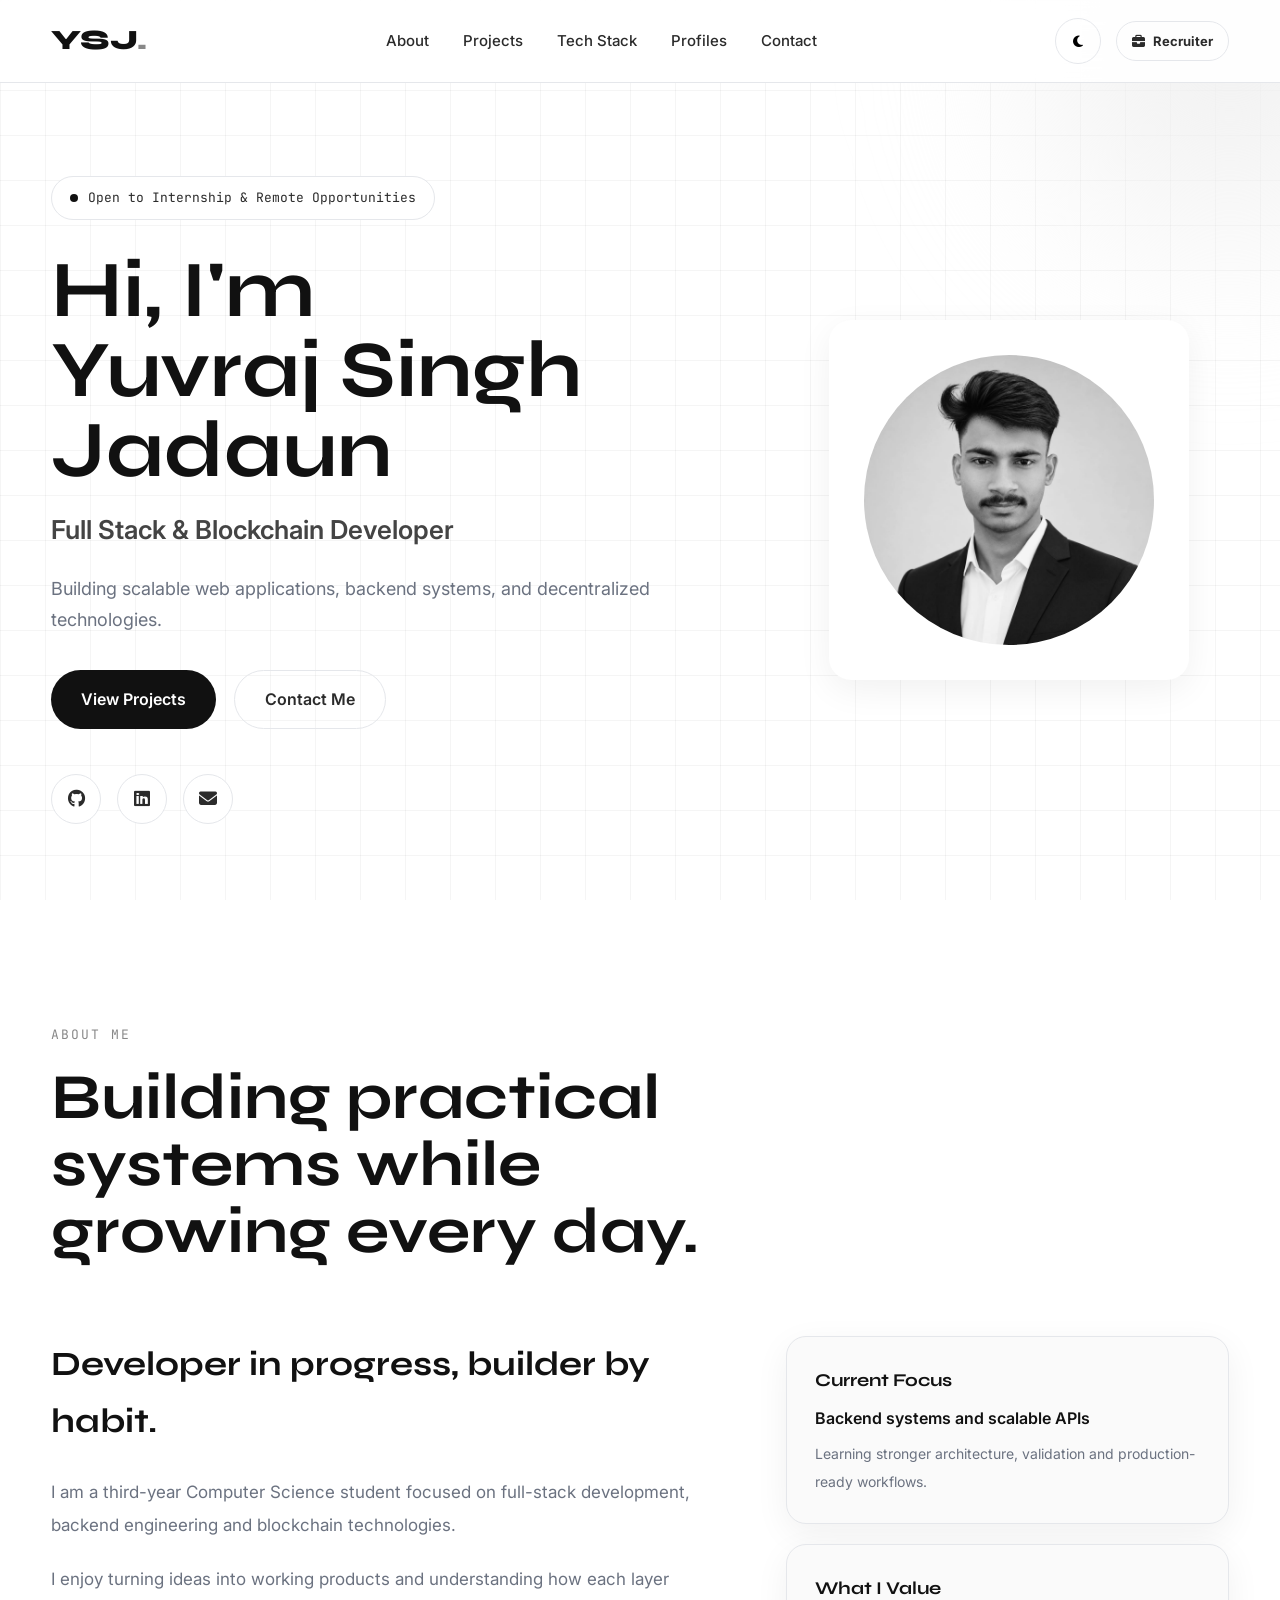
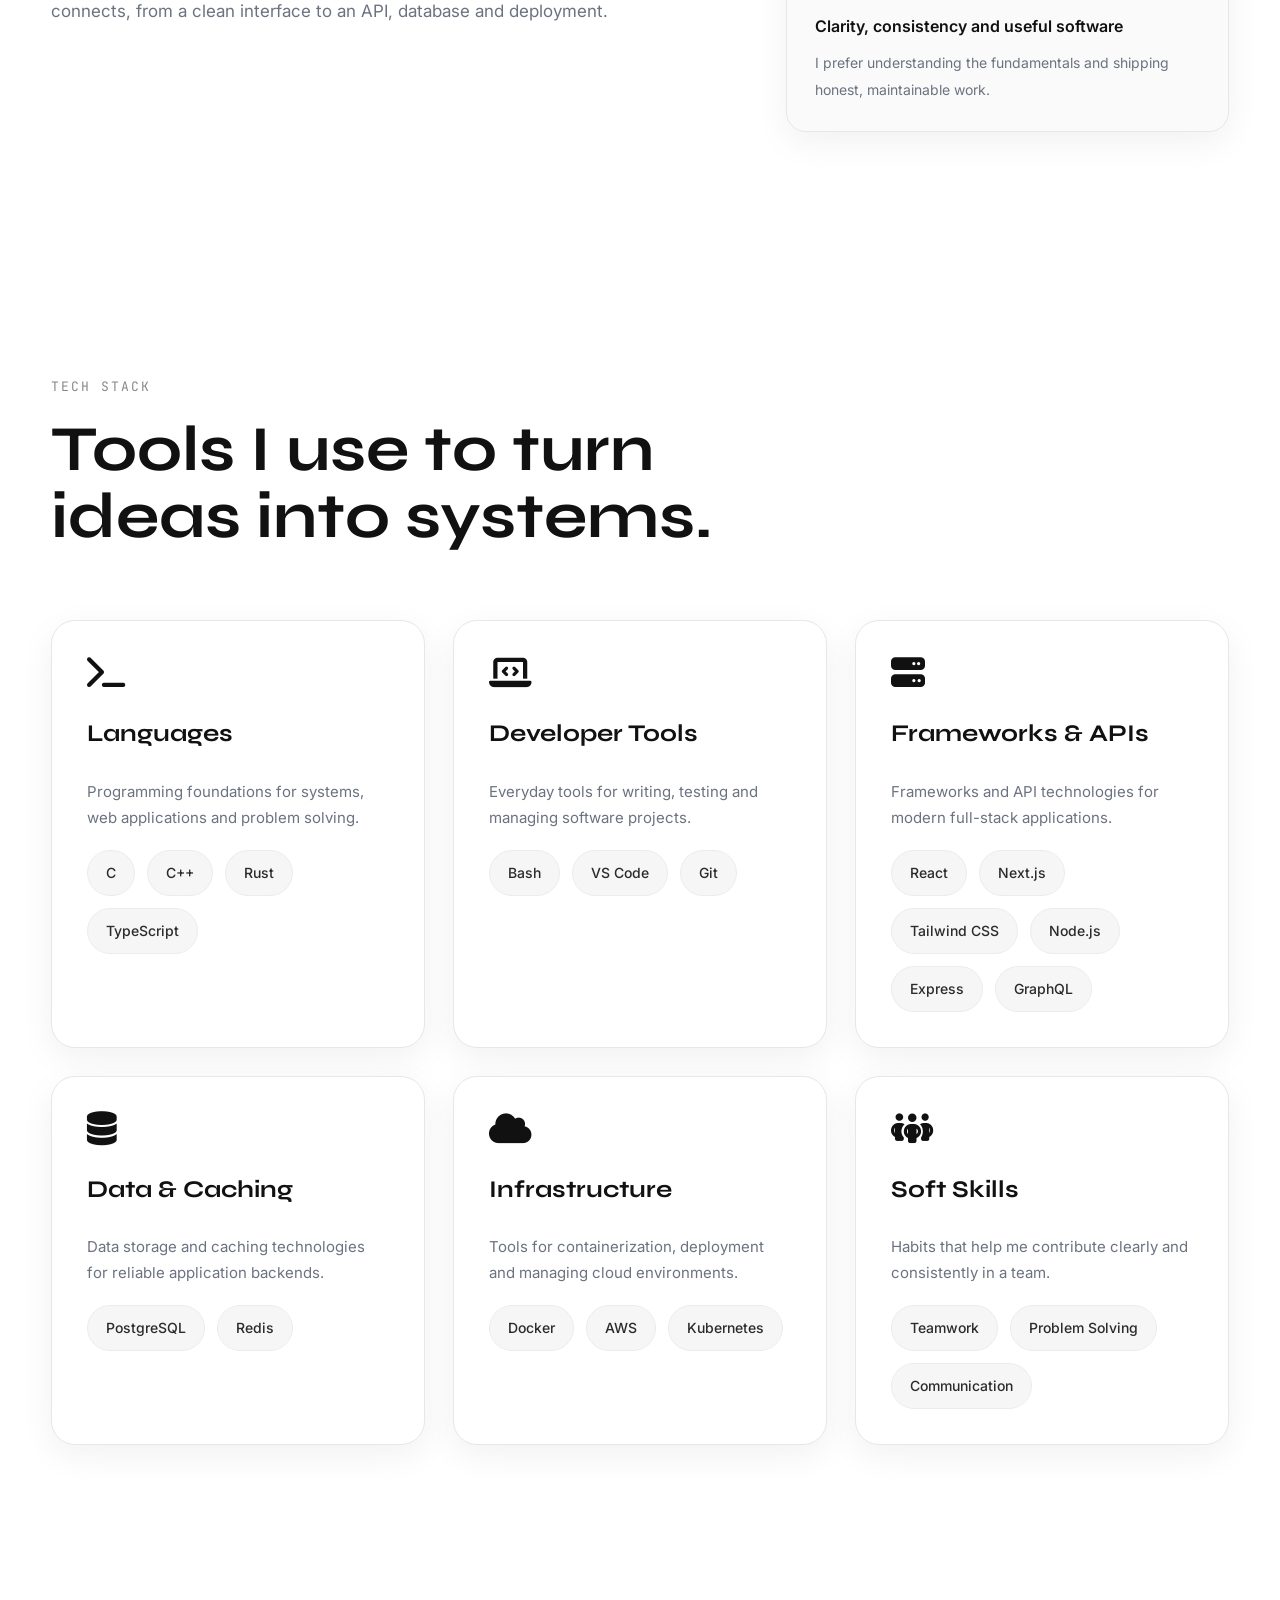
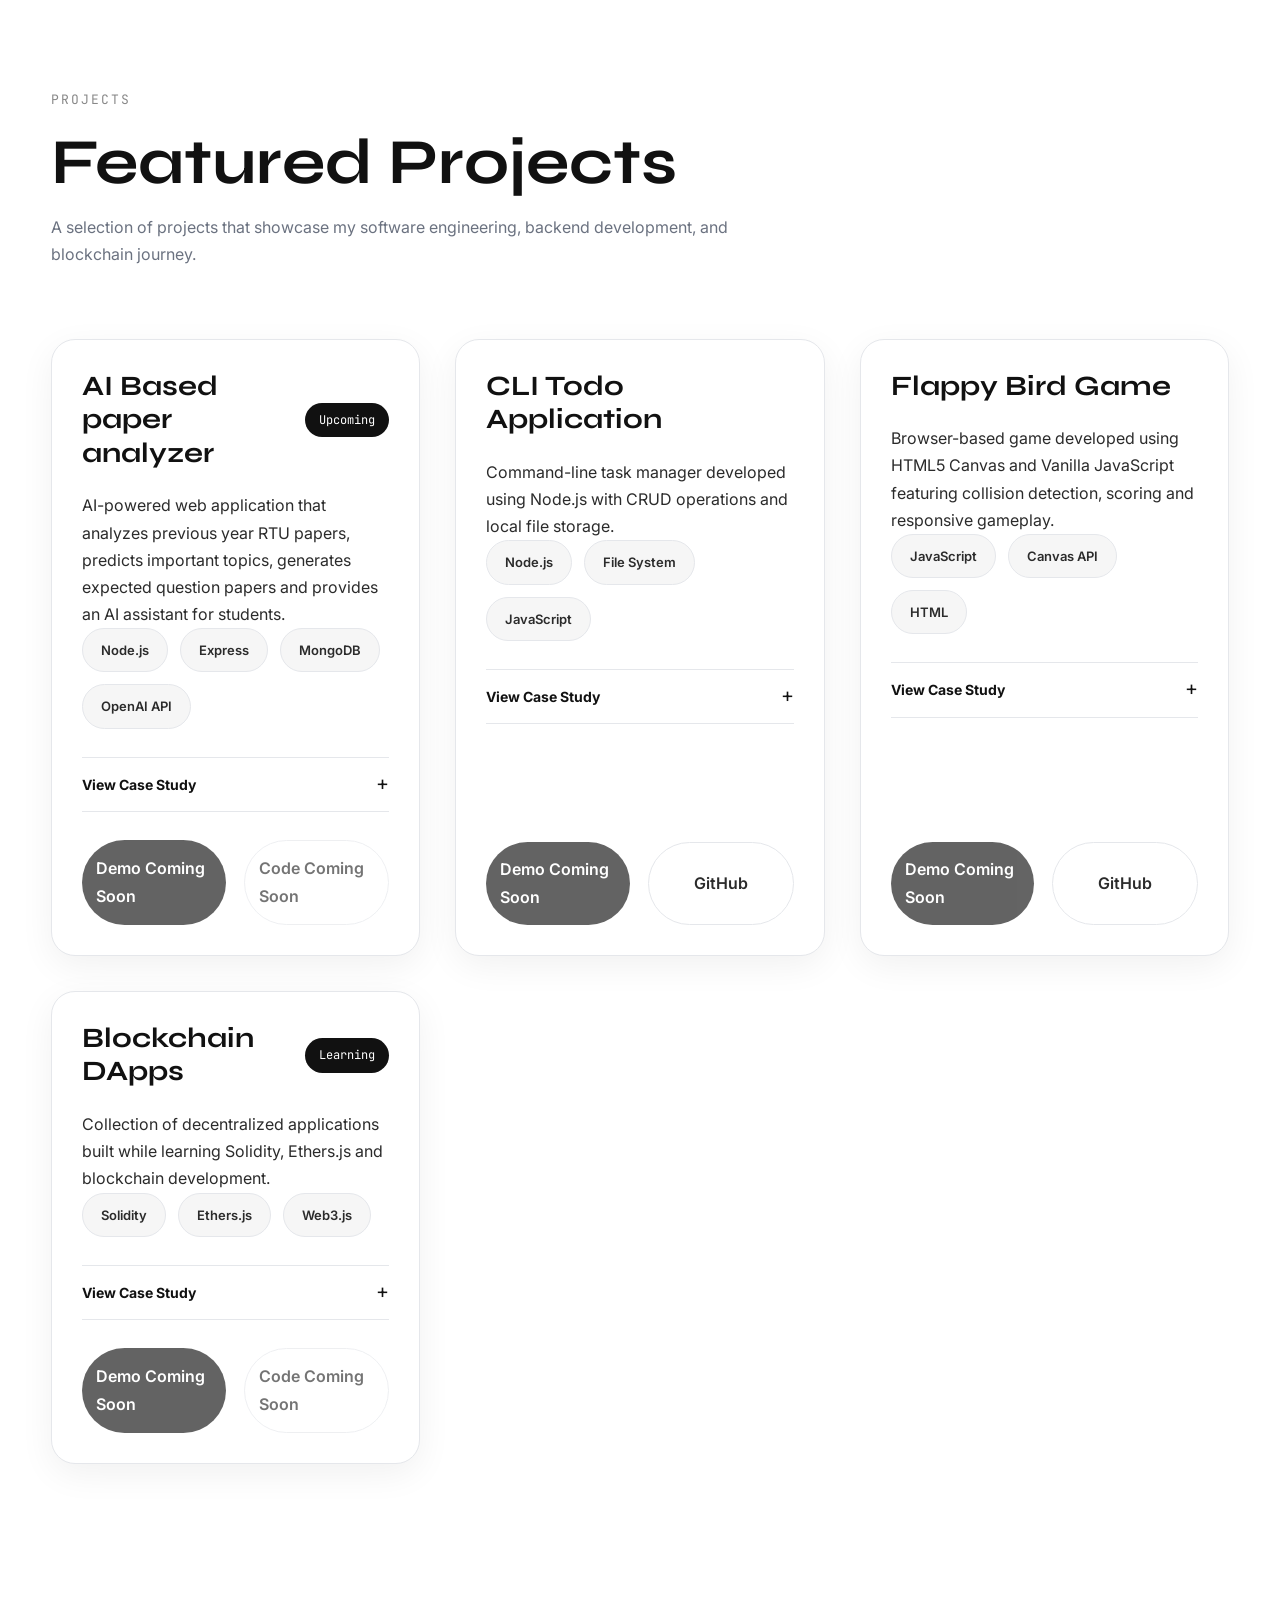
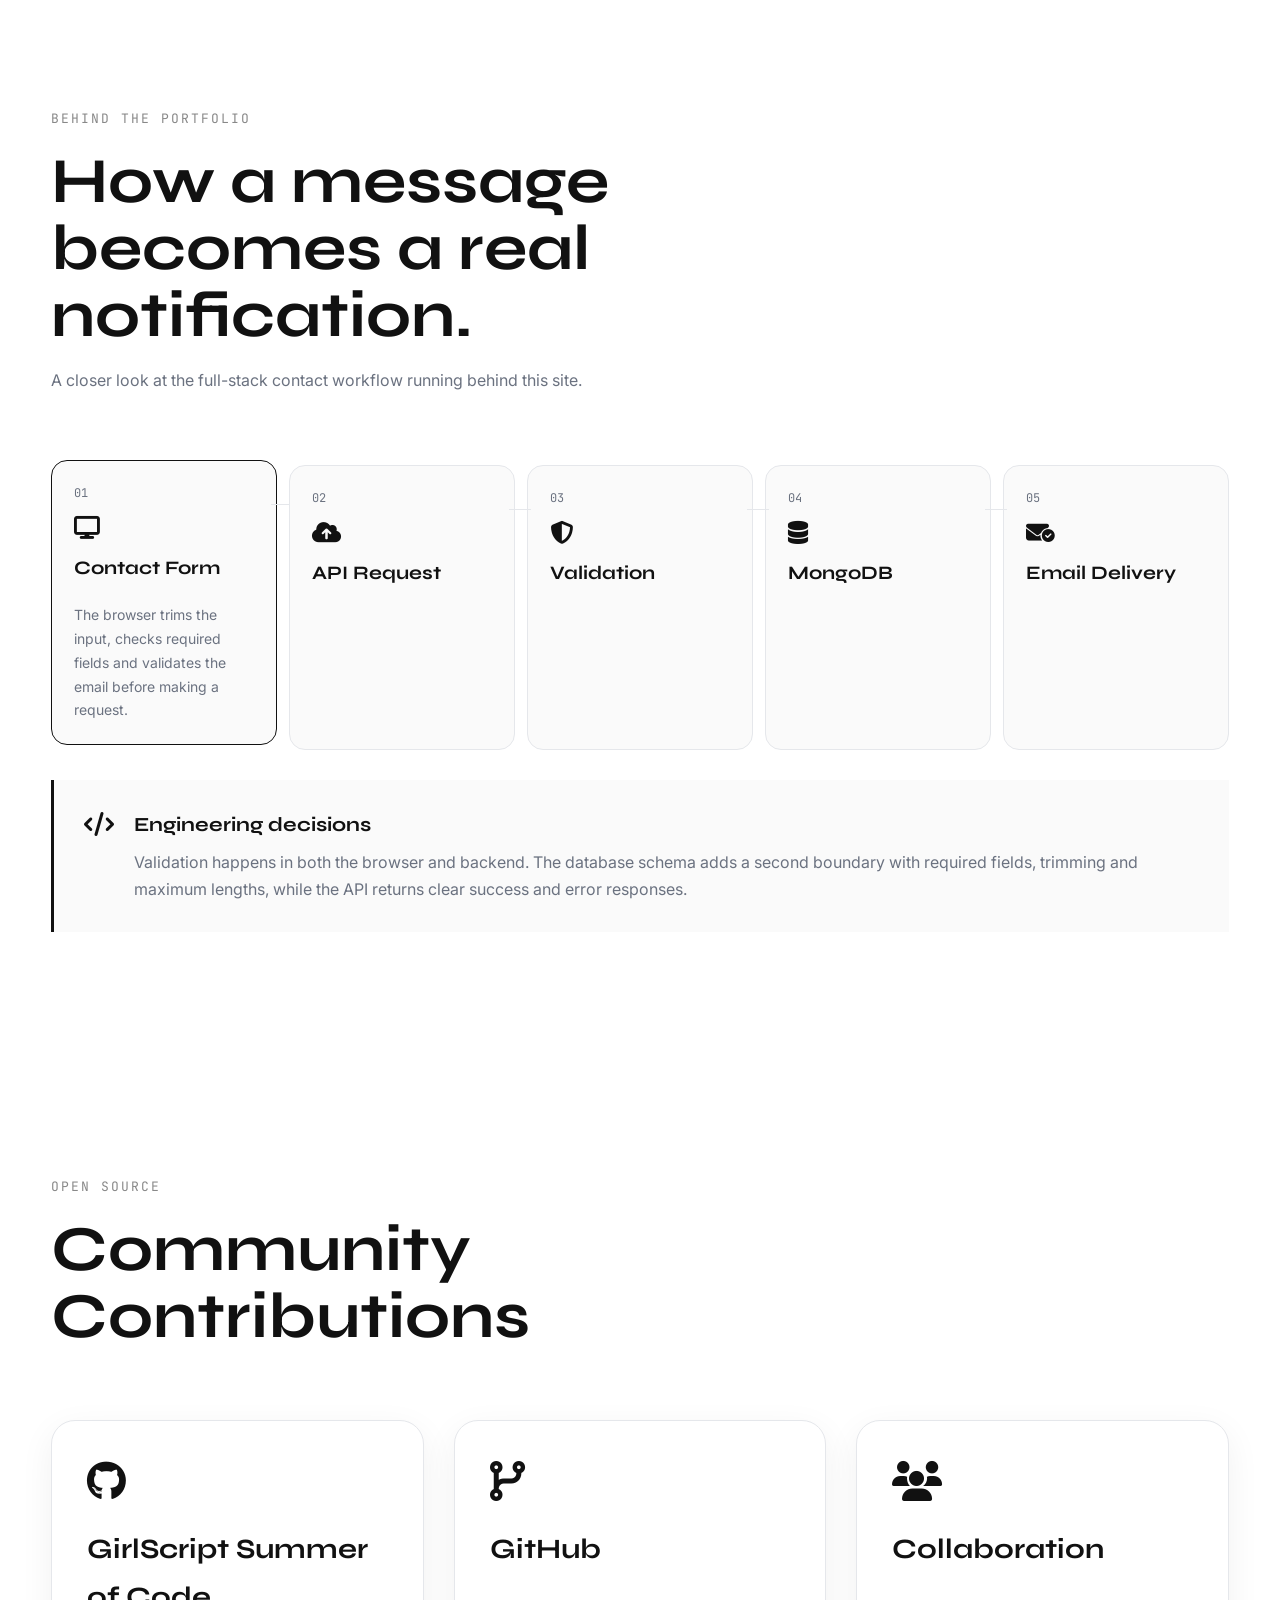
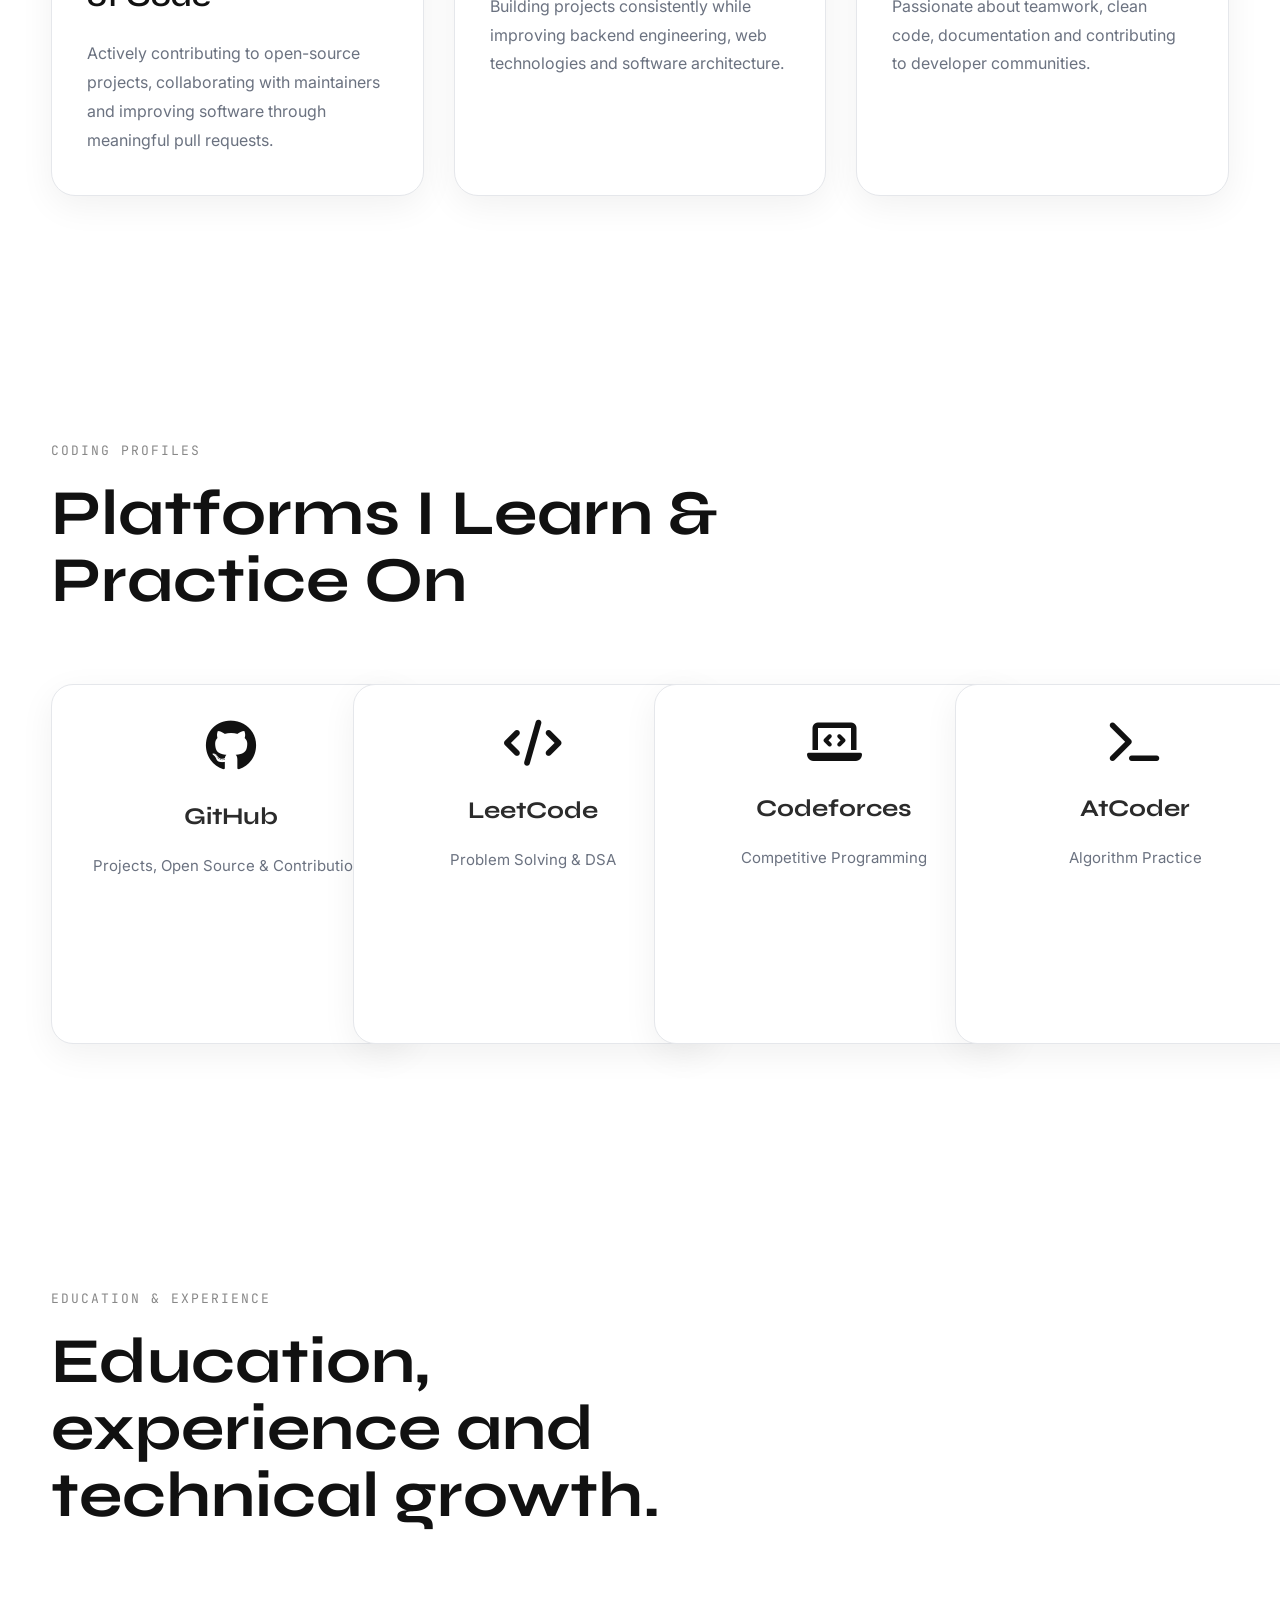
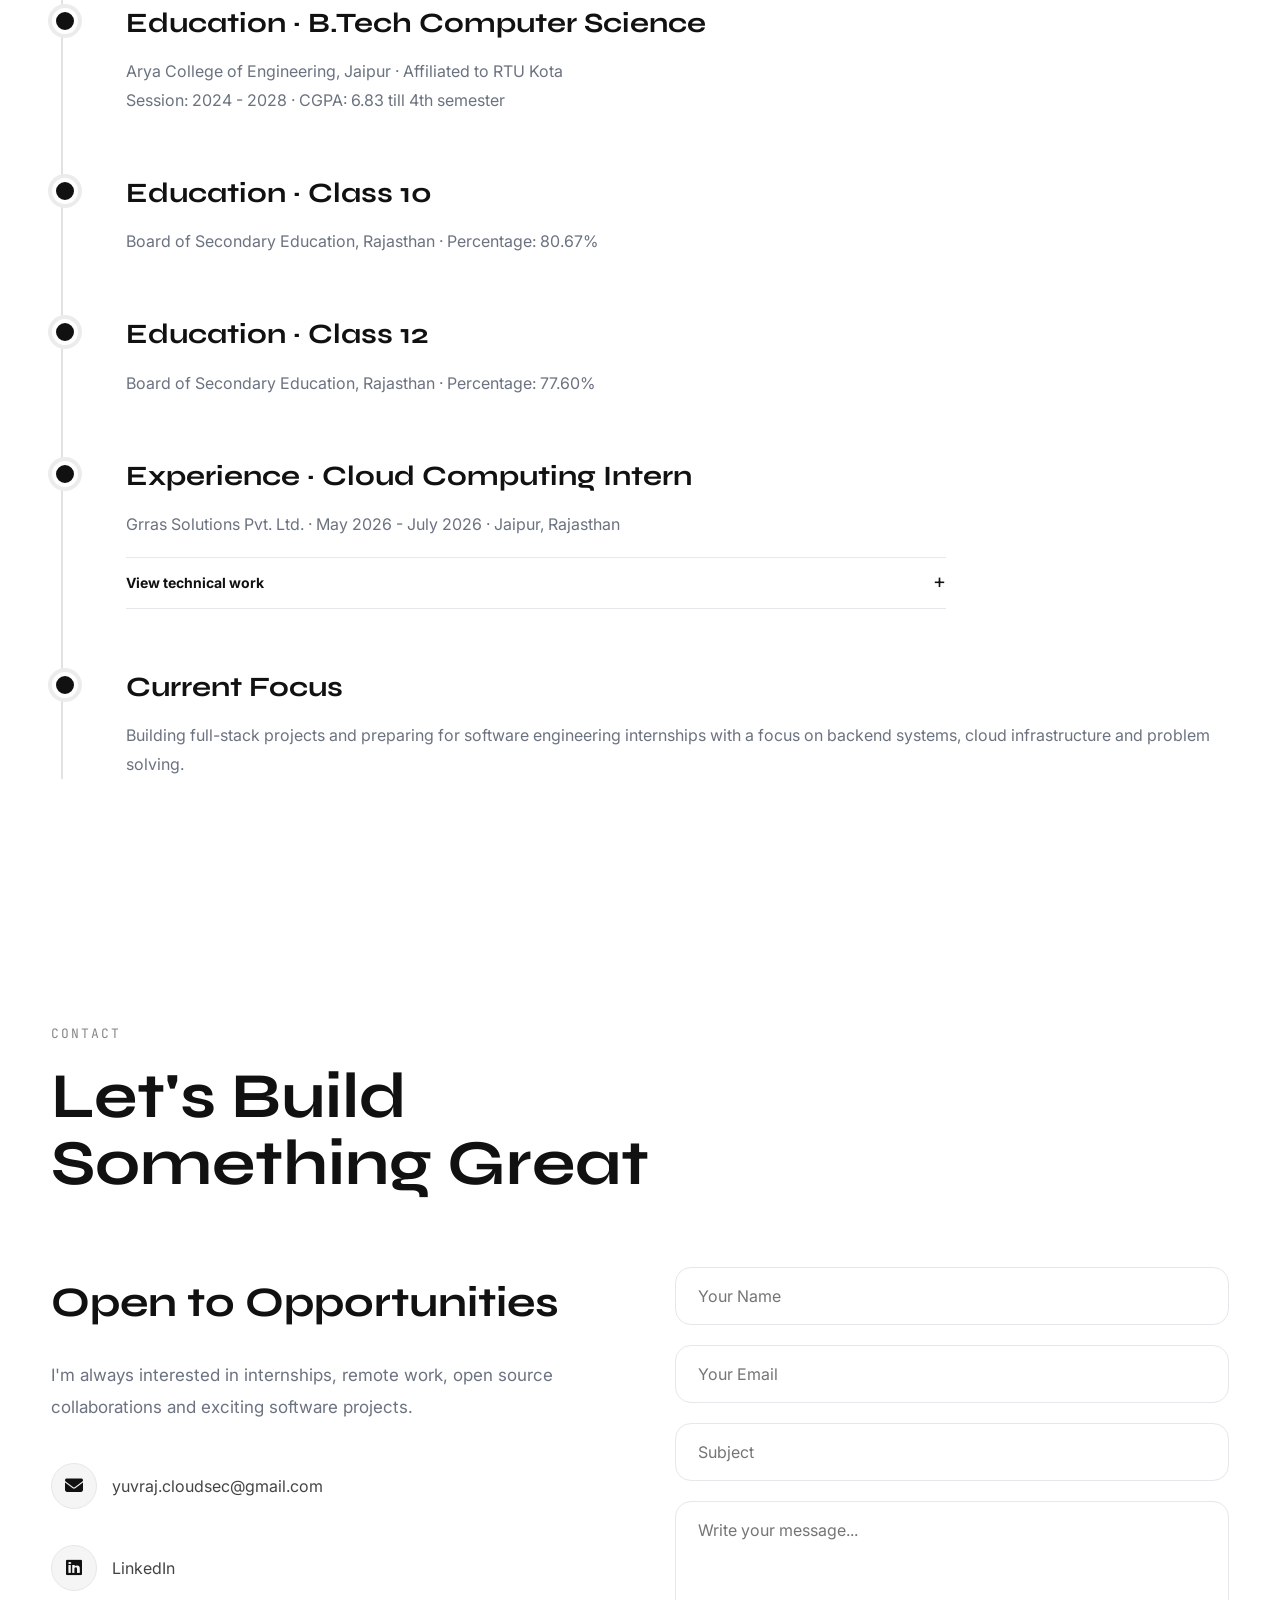
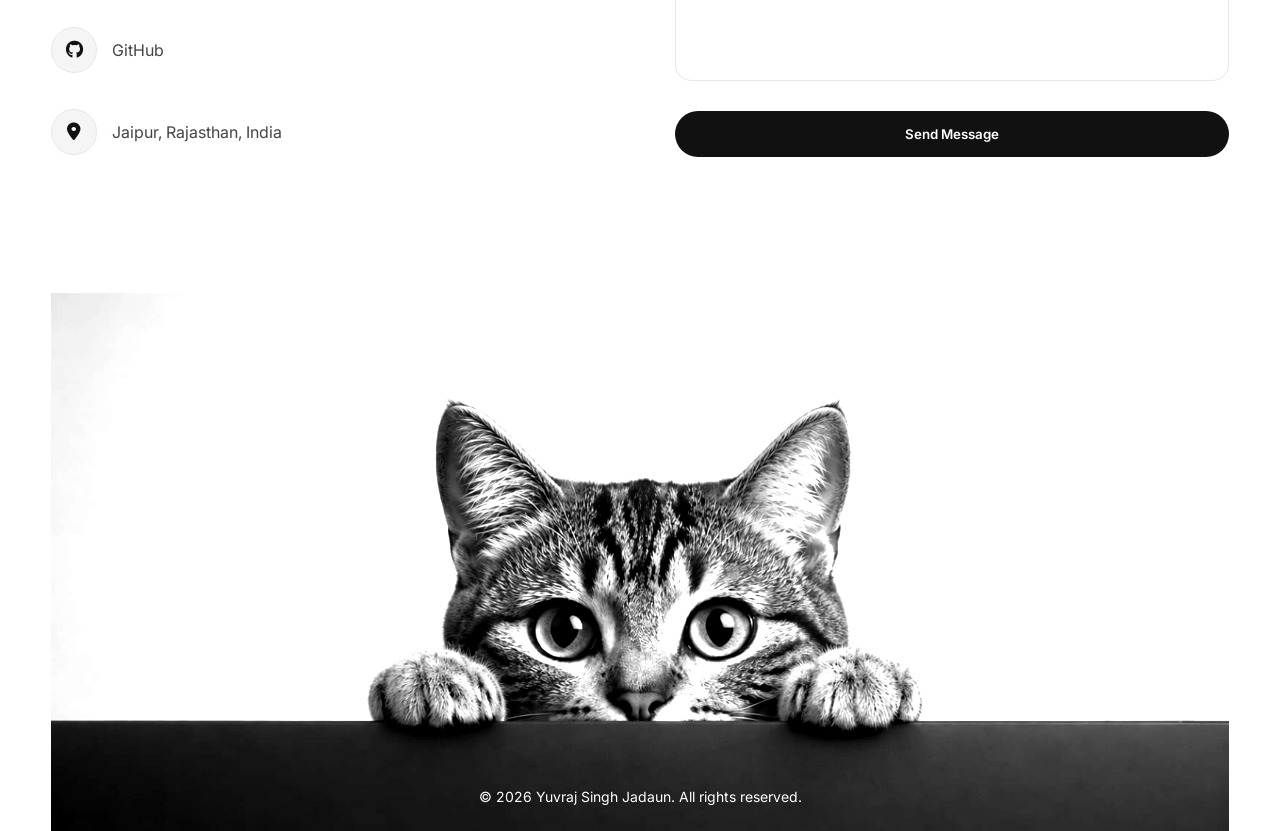
==== commit 1229c601: "Update portfolio with cat image" ====
--- a/frontend/index.html
+++ b/frontend/index.html
@@ -79,7 +79,7 @@
 
         <nav class="navbar">
 
-            <a href="#" class="logo">
+            <a href="#home" class="logo">
 
                 YSJ<span>.</span>
 
@@ -127,133 +127,42 @@
 
     </header>
 
-    <!-- ========================= -->
-    <!-- HERO -->
-    <!-- ========================= -->
-
-    <section class="hero">
+    <section class="hero" id="home">
 
         <div class="container hero-container">
 
-            <!-- LEFT -->
-
             <div class="hero-left">
 
-                <span class="badge">
-
-                    Open to Internship & Remote Opportunities
-
-                </span>
-
-                <h1>
-
-                    Hi, I'm
-
-                    <span>
-
-                        Yuvraj Singh Jadaun
-
-                    </span>
-
-                </h1>
-
-                <h2>
-
-                    Full Stack & Blockchain Developer
-
-                </h2>
-
-                <p>
-
-                    Building scalable web applications,
-
-                    backend systems,
-
-                    and decentralized technologies.
-
-                </p>
+                <span class="badge">Open to Internship &amp; Remote Opportunities</span>
+
+                <h1>Hi, I'm <span>Yuvraj Singh Jadaun</span></h1>
+
+                <h2>Full Stack &amp; Blockchain Developer</h2>
+
+                <p>Building scalable web applications, backend systems, and decentralized technologies.</p>
 
                 <div class="hero-buttons">
 
-                    <a href="#projects" class="btn-primary">
-
-                        View Projects
-
-                    </a>
-
-                    <a href="#contact" class="btn-secondary">
-
-                        Contact Me
-
-                    </a>
-
-                </div>
-
-                <!-- Social -->
+                    <a href="#projects" class="btn-primary">View Projects</a>
+                    <a href="#contact" class="btn-secondary">Contact Me</a>
+
+                </div>
 
                 <div class="hero-social">
 
-                    <a href="https://github.com/yuvraj1singh568"
-                        target="_blank">
-
-                        <i class="fab fa-github"></i>
-
-                    </a>
-
-                    <a href="https://www.linkedin.com/in/yuvraj-singh-jadaun-a90424281/"
-                        target="_blank">
-
-                        <i class="fab fa-linkedin"></i>
-
-                    </a>
-
-                    <a href="https://leetcode.com/u/KEnFnar7PC/"
-                        target="_blank">
-
-                        <i class="fa-solid fa-code"></i>
-
-                    </a>
-
-                    <a href="https://codeforces.com/profile/yuvraj1singh568"
-                        target="_blank">
-
-                        <i class="fa-solid fa-laptop-code"></i>
-
-                    </a>
-
-                    <a href="https://atcoder.jp/users/Yuvraj1singh568"
-                        target="_blank">
-
-                        <i class="fa-solid fa-terminal"></i>
-
-                    </a>
-
-                    <a href="https://x.com/yuvi_developer"
-                        target="_blank">
-
-                        <i class="fab fa-x-twitter"></i>
-
-                    </a>
-
-                    <a href="mailto:yuvraj.cloudsec@gmail.com">
-
-                        <i class="fa-solid fa-envelope"></i>
-
-                    </a>
-
-                </div>
-
-            </div>
-
-            <!-- RIGHT -->
+                    <a href="https://github.com/yuvraj1singh568" target="_blank" rel="noopener" aria-label="GitHub"><i class="fab fa-github"></i></a>
+                    <a href="https://www.linkedin.com/in/yuvraj-singh-jadaun-a90424281/" target="_blank" rel="noopener" aria-label="LinkedIn"><i class="fab fa-linkedin"></i></a>
+                    <a href="mailto:yuvraj.cloudsec@gmail.com" aria-label="Email"><i class="fa-solid fa-envelope"></i></a>
+
+                </div>
+
+            </div>
 
             <div class="hero-right">
 
                 <div class="profile-card">
 
-                    <img src="portfolio.jpeg"
-
-                        alt="Yuvraj Singh Jadaun">
+                    <img src="portfolio.jpeg" alt="Yuvraj Singh Jadaun">
 
                 </div>
 
@@ -267,189 +176,228 @@
 
         <div class="recruiter-content">
 
-            <button class="recruiter-close" type="button" aria-label="Close recruiter mode">
-
-                <i class="fa-solid fa-xmark"></i>
-
-            </button>
+            <button class="recruiter-close" type="button" aria-label="Close recruiter mode"><i class="fa-solid fa-xmark"></i></button>
 
             <span class="label">Recruiter Snapshot</span>
 
-            <h2>Full Stack & Blockchain Developer</h2>
+            <h2>Full Stack &amp; Blockchain Developer</h2>
 
             <p class="recruiter-summary">Third-year developer focused on backend systems, practical web applications and learning decentralized technologies.</p>
 
             <div class="recruiter-grid">
 
-                <div>
-
-                    <h3>Strongest Areas</h3>
-
-                    <p>Node.js, Express, MongoDB, JavaScript, REST APIs and problem solving.</p>
-
-                </div>
-
-                <div>
-
-                    <h3>Currently Building</h3>
-
-                    <p>AI paper analysis tools, browser games and Solidity-based DApps.</p>
-
-                </div>
-
-                <div>
-
-                    <h3>Open To</h3>
-
-                    <p>Software engineering internships, backend projects and remote collaboration.</p>
-
-                </div>
+                <div><h3>Strongest Areas</h3><p>Node.js, Express, MongoDB, JavaScript, REST APIs and problem solving.</p></div>
+                <div><h3>Currently Building</h3><p>AI paper analysis tools, browser games and Solidity-based DApps.</p></div>
+                <div><h3>Open To</h3><p>Software engineering internships, backend projects and remote collaboration.</p></div>
 
             </div>
 
             <div class="recruiter-actions">
 
                 <a href="mailto:yuvraj.cloudsec@gmail.com" class="btn-primary">Contact Me</a>
-
-                <a href="https://github.com/yuvraj1singh568" target="_blank" class="btn-secondary">View GitHub</a>
+                <a href="https://github.com/yuvraj1singh568" target="_blank" rel="noopener" class="btn-secondary">View GitHub</a>
 
             </div>
 
         </div>
 
     </section>
-    <!DOCTYPE html>
-<html lang="en">
-
-<head>
-
-    <!-- ========================= -->
-    <!-- BASIC SEO -->
-    <!-- ========================= -->
-
-    <meta charset="UTF-8">
-    <meta name="viewport" content="width=device-width, initial-scale=1.0">
-
-    <title>Yuvraj Singh Jadaun | Full Stack & Blockchain Developer</title>
-
-    <meta name="description"
-        content="Portfolio of Yuvraj Singh Jadaun - Full Stack & Blockchain Developer building scalable web applications, backend systems and decentralized technologies.">
-
-    <meta name="keywords"
-        content="Yuvraj Singh, Full Stack Developer, Blockchain Developer, Node.js, Express, MongoDB, AWS, JavaScript">
-
-    <meta name="author" content="Yuvraj Singh Jadaun">
-
-    <!-- Open Graph -->
-
-    <meta property="og:title" content="Yuvraj Singh Jadaun Portfolio">
-    <meta property="og:description"
-        content="Full Stack & Blockchain Developer">
-    <meta property="og:type" content="website">
-
-    <!-- Fonts -->
-
-    <link rel="preconnect" href="https://fonts.googleapis.com">
-
-    <link rel="preconnect" href="https://fonts.gstatic.com" crossorigin>
-
-    <link href="https://fonts.googleapis.com/css2?family=Inter:wght@300;400;500;600;700;800&family=Syne:wght@400;500;600;700;800&family=JetBrains+Mono:wght@400;500&display=swap"
-        rel="stylesheet">
-
-    <!-- Font Awesome -->
-
-    <link rel="stylesheet"
-        href="https://cdnjs.cloudflare.com/ajax/libs/font-awesome/6.7.2/css/all.min.css">
-
-    <!-- CSS -->
-
-    <link rel="stylesheet" href="css/style.css">
-
-    <link rel="stylesheet" href="css/responsive.css">
-
-    <link rel="stylesheet" href="css/animations.css">
-
-    <!-- Vercel Speed Insights -->
-    <script>
-      window.si = window.si || function () { (window.siq = window.siq || []).push(arguments); };
-    </script>
-    <script defer src="/_vercel/speed-insights/script.js"></script>
-
-</head>
-
-<body>
-
-    <!-- Scroll Progress -->
-
-    <div class="progress-bar"></div>
-
-    <!-- Scroll To Top -->
-
-    <button id="scrollTopBtn">
-
-        <i class="fa-solid fa-arrow-up"></i>
-
-    </button>
-
-    <!-- ========================= -->
-    <!-- NAVBAR -->
-    <!-- ========================= -->
-
-    <header>
-
-        <nav class="navbar">
-
-            <a href="#" class="logo">
-
-                YSJ<span>.</span>
-
-            </a>
-
-            <ul class="nav-links">
-
-                <li><a href="#about">About</a></li>
-
-                <li><a href="#projects">Projects</a></li>
-
-                <li><a href="#stack">Tech Stack</a></li>
-
-                <li><a href="#profiles">Profiles</a></li>
-
-                <li><a href="#contact">Contact</a></li>
-
-            </ul>
-
-            <div class="nav-actions">
-
-                <button id="themeToggle">
-
-                    <i class="fa-solid fa-moon"></i>
-
-                </button>
-
-                <button class="recruiter-toggle" type="button" aria-label="Open recruiter mode" title="Recruiter mode">
-
-                    <i class="fa-solid fa-briefcase"></i>
-
-                    <span>Recruiter</span>
-
-                </button>
-
-                <button class="menu-btn">
-
-                    <i class="fa-solid fa-bars"></i>
-
-                </button>
-
-            </div>
-
-        </nav>
-
-    </header>
+
+    <!-- ======================================== -->
+    <!-- ABOUT -->
+    <!-- ======================================== -->
+
+    <section id="about" class="section">
+
+        <div class="container">
+
+            <div class="section-heading">
+
+                <span>About Me</span>
+
+                <h2>Building practical systems while growing every day.</h2>
+
+            </div>
+
+            <div class="about-grid">
+
+                <div class="about-left">
+
+                    <h3>Developer in progress, builder by habit.</h3>
+
+                    <p>I am a third-year Computer Science student focused on full-stack development, backend engineering and blockchain technologies.</p>
+
+                    <p>I enjoy turning ideas into working products and understanding how each layer connects, from a clean interface to an API, database and deployment.</p>
+
+                </div>
+
+                <div class="about-right">
+
+                    <div class="about-card">
+
+                        <h4>Current Focus</h4>
+
+                        <p>Backend systems and scalable APIs</p>
+
+                        <small>Learning stronger architecture, validation and production-ready workflows.</small>
+
+                    </div>
+
+                    <div class="about-card">
+
+                        <h4>What I Value</h4>
+
+                        <p>Clarity, consistency and useful software</p>
+
+                        <small>I prefer understanding the fundamentals and shipping honest, maintainable work.</small>
+
+                    </div>
+
+                </div>
+
+            </div>
+
+        </div>
 
     </section>
+
     <!-- ======================================== -->
-<!-- PROJECTS -->
+    <!-- TECH STACK -->
+    <!-- ======================================== -->
+
+    <section id="stack" class="section">
+
+        <div class="container">
+
+            <div class="section-heading">
+
+                <span>Tech Stack</span>
+
+                <h2>Tools I use to turn ideas into systems.</h2>
+
+            </div>
+
+            <div class="stack-grid">
+
+                <div class="stack-card">
+
+                    <i class="fa-solid fa-terminal"></i>
+
+                    <h3>Languages</h3>
+
+                    <p>Programming foundations for systems, web applications and problem solving.</p>
+
+                    <ul>
+
+                        <li>C</li>
+                        <li>C++</li>
+                        <li>Rust</li>
+                        <li>TypeScript</li>
+
+                    </ul>
+
+                </div>
+
+                <div class="stack-card">
+
+                    <i class="fa-solid fa-laptop-code"></i>
+
+                    <h3>Developer Tools</h3>
+
+                    <p>Everyday tools for writing, testing and managing software projects.</p>
+
+                    <ul>
+
+                        <li>Bash</li>
+                        <li>VS Code</li>
+                        <li>Git</li>
+
+                    </ul>
+
+                </div>
+
+                <div class="stack-card">
+
+                    <i class="fa-solid fa-server"></i>
+
+                    <h3>Frameworks & APIs</h3>
+
+                    <p>Frameworks and API technologies for modern full-stack applications.</p>
+
+                    <ul>
+
+                        <li>React</li>
+                        <li>Next.js</li>
+                        <li>Tailwind CSS</li>
+                        <li>Node.js</li>
+                        <li>Express</li>
+                        <li>GraphQL</li>
+
+                    </ul>
+
+                </div>
+
+                <div class="stack-card">
+
+                    <i class="fa-solid fa-database"></i>
+
+                    <h3>Data & Caching</h3>
+
+                    <p>Data storage and caching technologies for reliable application backends.</p>
+
+                    <ul>
+
+                        <li>PostgreSQL</li>
+                        <li>Redis</li>
+
+                    </ul>
+
+                </div>
+
+                <div class="stack-card">
+
+                    <i class="fa-solid fa-cloud"></i>
+
+                    <h3>Infrastructure</h3>
+
+                    <p>Tools for containerization, deployment and managing cloud environments.</p>
+
+                    <ul>
+
+                        <li>Docker</li>
+                        <li>AWS</li>
+                        <li>Kubernetes</li>
+
+                    </ul>
+
+                </div>
+
+                <div class="stack-card">
+
+                    <i class="fa-solid fa-people-group"></i>
+
+                    <h3>Soft Skills</h3>
+
+                    <p>Habits that help me contribute clearly and consistently in a team.</p>
+
+                    <ul>
+
+                        <li>Teamwork</li>
+                        <li>Problem Solving</li>
+                        <li>Communication</li>
+
+                    </ul>
+
+                </div>
+
+            </div>
+
+        </div>
+
+    </section>
+
+    <!-- ======================================== -->
+    <!-- PROJECTS -->
 <!-- ======================================== -->
 
 <section id="projects" class="section">
@@ -521,15 +469,15 @@
 
                 <div class="project-links">
 
-                    <a href="#" class="disabled">
-
-                        Live Demo
+                    <a href="#projects" class="disabled" aria-disabled="true">
+
+                        Demo Coming Soon
 
                     </a>
 
-                    <a href="#">
-
-                        GitHub
+                    <a href="#projects" class="disabled" aria-disabled="true">
+
+                        Code Coming Soon
 
                     </a>
 
@@ -582,9 +530,9 @@
 
                 <div class="project-links">
 
-                    <a href="#">
-
-                        Live Demo
+                    <a href="#projects" class="disabled" aria-disabled="true">
+
+                        Demo Coming Soon
 
                     </a>
 
@@ -646,9 +594,9 @@
 
                 <div class="project-links">
 
-                    <a href="#">
-
-                        Live Demo
+                    <a href="#projects" class="disabled" aria-disabled="true">
+
+                        Demo Coming Soon
 
                     </a>
 
@@ -711,15 +659,15 @@
 
                 <div class="project-links">
 
-                    <a href="#">
-
-                        Live Demo
+                    <a href="#projects" class="disabled" aria-disabled="true">
+
+                        Demo Coming Soon
 
                     </a>
 
-                    <a href="#">
-
-                        GitHub
+                    <a href="#projects" class="disabled" aria-disabled="true">
+
+                        Code Coming Soon
 
                     </a>
 
@@ -949,7 +897,7 @@
 </section>
 
 <!-- ======================================== -->
-<!-- JOURNEY -->
+<!-- EDUCATION & EXPERIENCE -->
 <!-- ======================================== -->
 
 <section class="section">
@@ -958,9 +906,9 @@
 
         <div class="section-heading">
 
-            <span>Journey</span>
-
-            <h2>Learning Timeline</h2>
+            <span>Education & Experience</span>
+
+            <h2>Education, experience and technical growth.</h2>
 
         </div>
 
@@ -968,33 +916,59 @@
 
             <div class="timeline-item">
 
-                <h3>2024</h3>
-
-                <p>Started B.Tech Computer Science.</p>
+                <h3>Education · B.Tech Computer Science</h3>
+
+                <p>Arya College of Engineering, Jaipur · Affiliated to RTU Kota</p>
+
+                <p>Session: 2024 - 2028 · CGPA: 6.83 till 4th semester</p>
 
             </div>
 
             <div class="timeline-item">
 
-                <h3>2025</h3>
-
-                <p>Focused on Full Stack Development, Backend Engineering and Open Source.</p>
+                <h3>Education · Class 10</h3>
+
+                <p>Board of Secondary Education, Rajasthan · Percentage: 80.67%</p>
 
             </div>
 
             <div class="timeline-item">
 
-                <h3>2026</h3>
-
-                <p>Learning AWS, Docker, Blockchain and preparing for Software Engineering internships.</p>
+                <h3>Education · Class 12</h3>
+
+                <p>Board of Secondary Education, Rajasthan · Percentage: 77.60%</p>
 
             </div>
 
             <div class="timeline-item">
 
-                <h3>Next Goal</h3>
-
-                <p>Remote Software Engineer • FAANG • Building products used by millions.</p>
+                <h3>Experience · Cloud Computing Intern</h3>
+
+                <p>Grras Solutions Pvt. Ltd. · May 2026 - July 2026 · Jaipur, Rajasthan</p>
+
+                <details class="experience-details">
+
+                    <summary>View technical work</summary>
+
+                    <p>Designed and deployed secure cloud infrastructure using EC2, VPC, public and private subnets, route tables, Internet Gateway, NAT Gateway, Security Groups, Network ACLs and IAM.</p>
+
+                    <p>Implemented highly available architectures using Application Load Balancer, Target Groups, Launch Templates, Auto Scaling Groups and multiple EC2 instances.</p>
+
+                    <p>Configured RDS, S3, Route 53, Elastic IP, CloudWatch dashboards, alarms and SNS notifications for monitoring and automated alerting.</p>
+
+                    <p>Managed Ubuntu Linux servers, Apache deployment, EC2 User Data automation, networking and cloud troubleshooting.</p>
+
+                    <p><strong>Technologies:</strong> AWS, EC2, VPC, RDS, S3, CloudWatch, Linux and Object-Oriented Programming</p>
+
+                </details>
+
+            </div>
+
+            <div class="timeline-item">
+
+                <h3>Current Focus</h3>
+
+                <p>Building full-stack projects and preparing for software engineering internships with a focus on backend systems, cloud infrastructure and problem solving.</p>
 
             </div>
 
@@ -1095,48 +1069,17 @@
 
     <div class="container footer-container">
 
-        <h2>Yuvraj Singh Jadaun</h2>
-
-        <p>
-
-            Full Stack & Blockchain Developer
-
-        </p>
-
-        <div class="footer-icons">
-
-            <a href="https://github.com/yuvraj1singh568" target="_blank">
-
-                <i class="fab fa-github"></i>
-
-            </a>
-
-            <a href="https://www.linkedin.com/in/yuvraj-singh-jadaun-a90424281/" target="_blank">
-
-                <i class="fab fa-linkedin"></i>
-
-            </a>
-
-            <a href="https://x.com/yuvi_developer" target="_blank">
-
-                <i class="fab fa-x-twitter"></i>
-
-            </a>
-
-            <a href="mailto:yuvraj.cloudsec@gmail.com">
-
-                <i class="fa-solid fa-envelope"></i>
-
-            </a>
-
-        </div>
-
-        <p class="copyright">
-
-            © 2026 Yuvraj Singh Jadaun.
-            Built with HTML, CSS & JavaScript.
-
-        </p>
+        <div class="footer-art" aria-hidden="true">
+
+            <img src="cat.jpeg" alt="">
+
+            <p class="copyright">
+
+                © 2026 Yuvraj Singh Jadaun. All rights reserved.
+
+            </p>
+
+        </div>
 
     </div>
 
--- a/frontend/css/style.css
+++ b/frontend/css/style.css
@@ -932,6 +932,76 @@
 
 }
 
+.experience-details{
+
+margin-top:18px;
+
+max-width:820px;
+
+border-top:1px solid var(--border);
+
+border-bottom:1px solid var(--border);
+
+}
+
+.experience-details summary{
+
+padding:13px 0;
+
+cursor:pointer;
+
+list-style:none;
+
+font-size:14px;
+
+font-weight:700;
+
+color:var(--black);
+
+}
+
+.experience-details summary::-webkit-details-marker{
+
+display:none;
+
+}
+
+.experience-details summary::after{
+
+content:"+";
+
+float:right;
+
+font-size:20px;
+
+font-weight:400;
+
+line-height:1;
+
+}
+
+.experience-details[open] summary::after{
+
+content:"-";
+
+}
+
+.experience-details p{
+
+margin-bottom:12px;
+
+font-size:14px;
+
+line-height:1.7;
+
+}
+
+.experience-details p:last-child{
+
+margin-bottom:17px;
+
+}
+
 /* =======================================================
 SECTION DIVIDER
 ======================================================= */
@@ -1328,6 +1398,8 @@
 
 flex-direction:column;
 
+padding:30px;
+
 }
 
 .project-card:hover{
@@ -1390,7 +1462,7 @@
 
 align-items:center;
 
-margin-bottom:18px;
+margin-bottom:22px;
 
 gap:12px;
 
@@ -2407,13 +2479,13 @@
 
 footer{
 
-margin-top:140px;
-
-padding:70px 0 35px;
-
-border-top:1px solid var(--border);
-
-background:#fafafa;
+margin-top:0;
+
+padding:0;
+
+border-top:none;
+
+background:var(--bg);
 
 }
 
@@ -2427,6 +2499,53 @@
 
 text-align:center;
 
+width:100%;
+
+}
+
+.footer-art{
+
+display:flex;
+
+align-items:center;
+
+justify-content:center;
+
+width:100%;
+
+height:clamp(300px,42vw,560px);
+
+margin:0;
+
+
+overflow:hidden;
+
+background:#111;
+
+position:relative;
+
+}
+
+.footer-art img{
+
+width:100%;
+
+height:100%;
+
+object-fit:cover;
+
+object-position:center;
+
+filter:grayscale(1) brightness(1.35) contrast(1.2);
+
+transition:.35s ease;
+
+}
+
+.footer-art:hover img{
+
+transform:scale(1.03);
+
 }
 
 .footer-container h2{
@@ -2501,13 +2620,27 @@
 
 .copyright{
 
+position:absolute;
+
+left:0;
+
+right:0;
+
+bottom:22px;
+
 font-size:14px;
 
-color:#888;
-
-margin-top:10px;
+color:#fff;
+
+margin:0;
+
+padding:0 15px;
 
 line-height:1.8;
+
+text-align:center;
+
+z-index:2;
 
 }
 
@@ -2842,6 +2975,12 @@
 color:var(--text);
 
 border-color:var(--border);
+
+}
+
+body.dark-mode .footer-art img{
+
+filter:grayscale(1) brightness(1.35) contrast(1.2);
 
 }
 
--- a/frontend/css/responsive.css
+++ b/frontend/css/responsive.css
@@ -371,6 +371,8 @@
 
 border-radius:18px;
 
+padding:24px;
+
 }
 
 .project-content{
@@ -490,6 +492,12 @@
 .footer-container h2{
 
 font-size:30px;
+
+}
+
+.footer-art{
+
+height:clamp(250px,58vw,420px);
 
 }
 
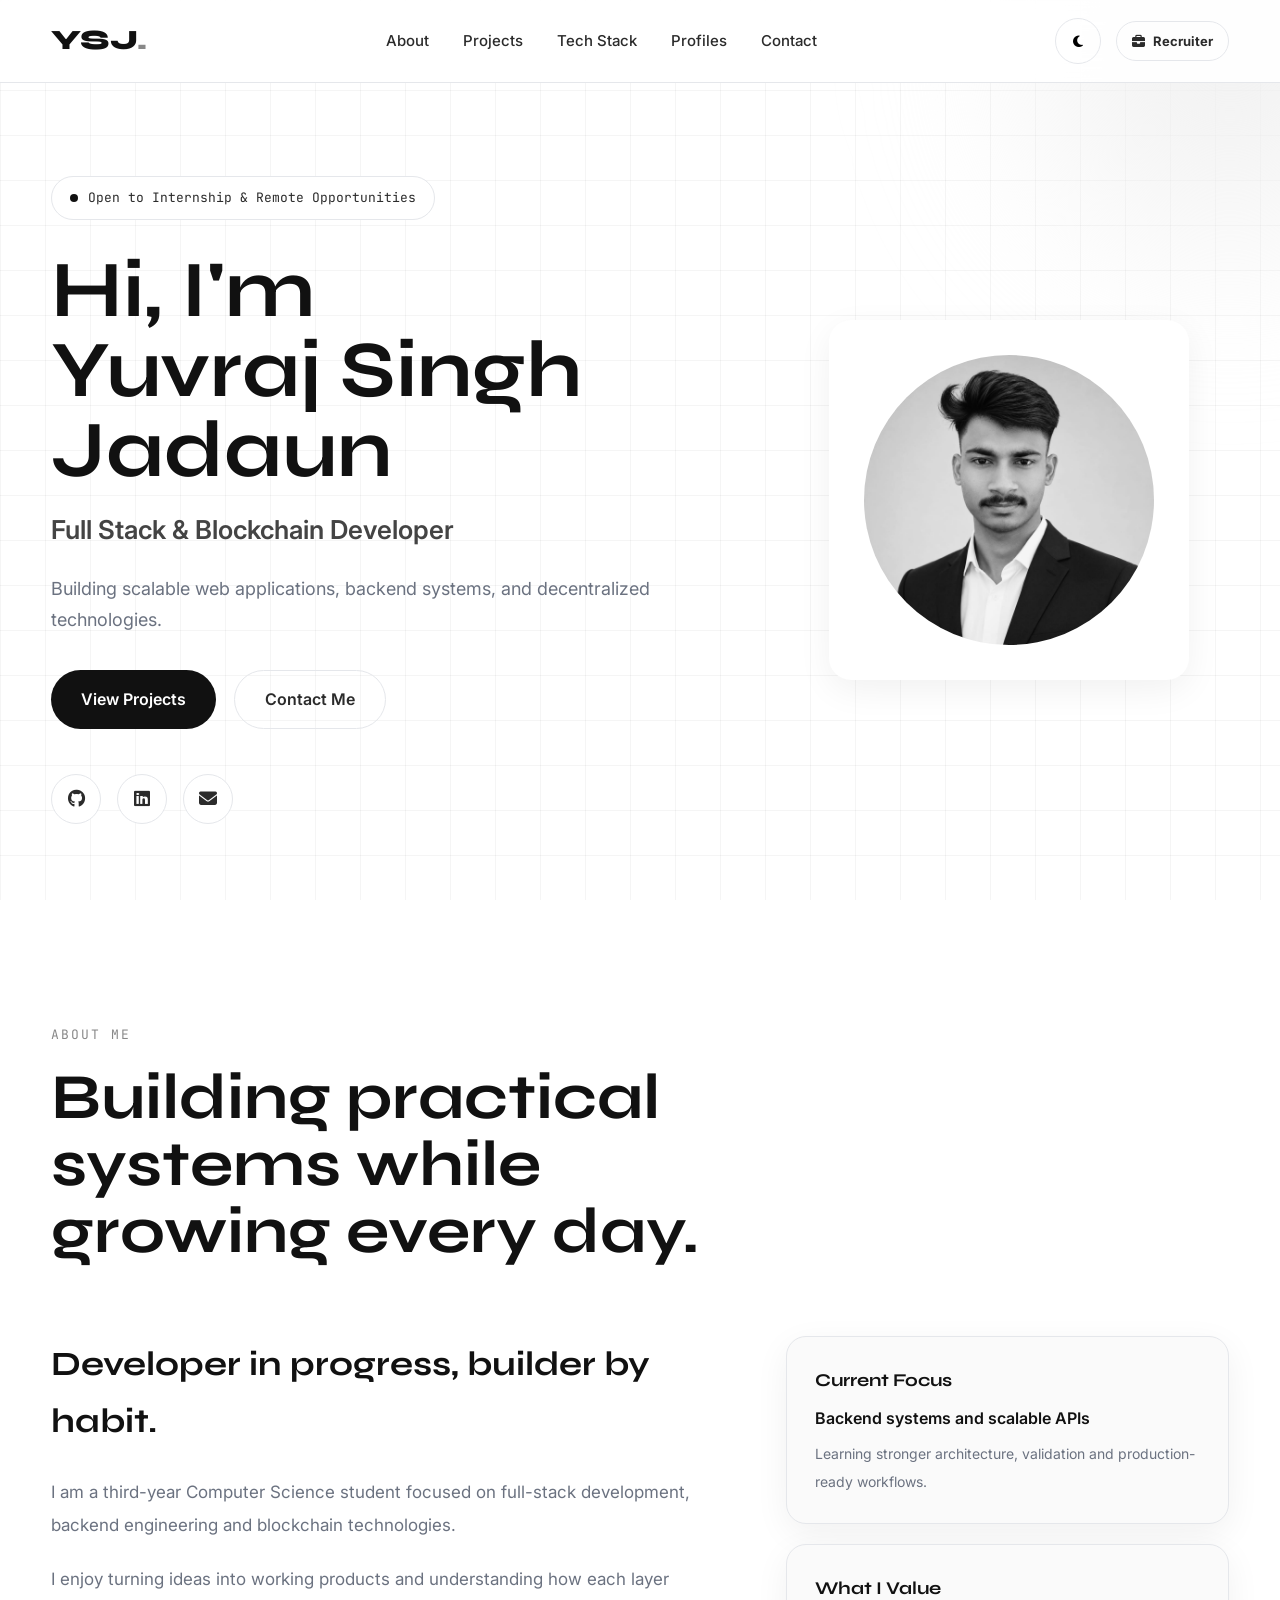
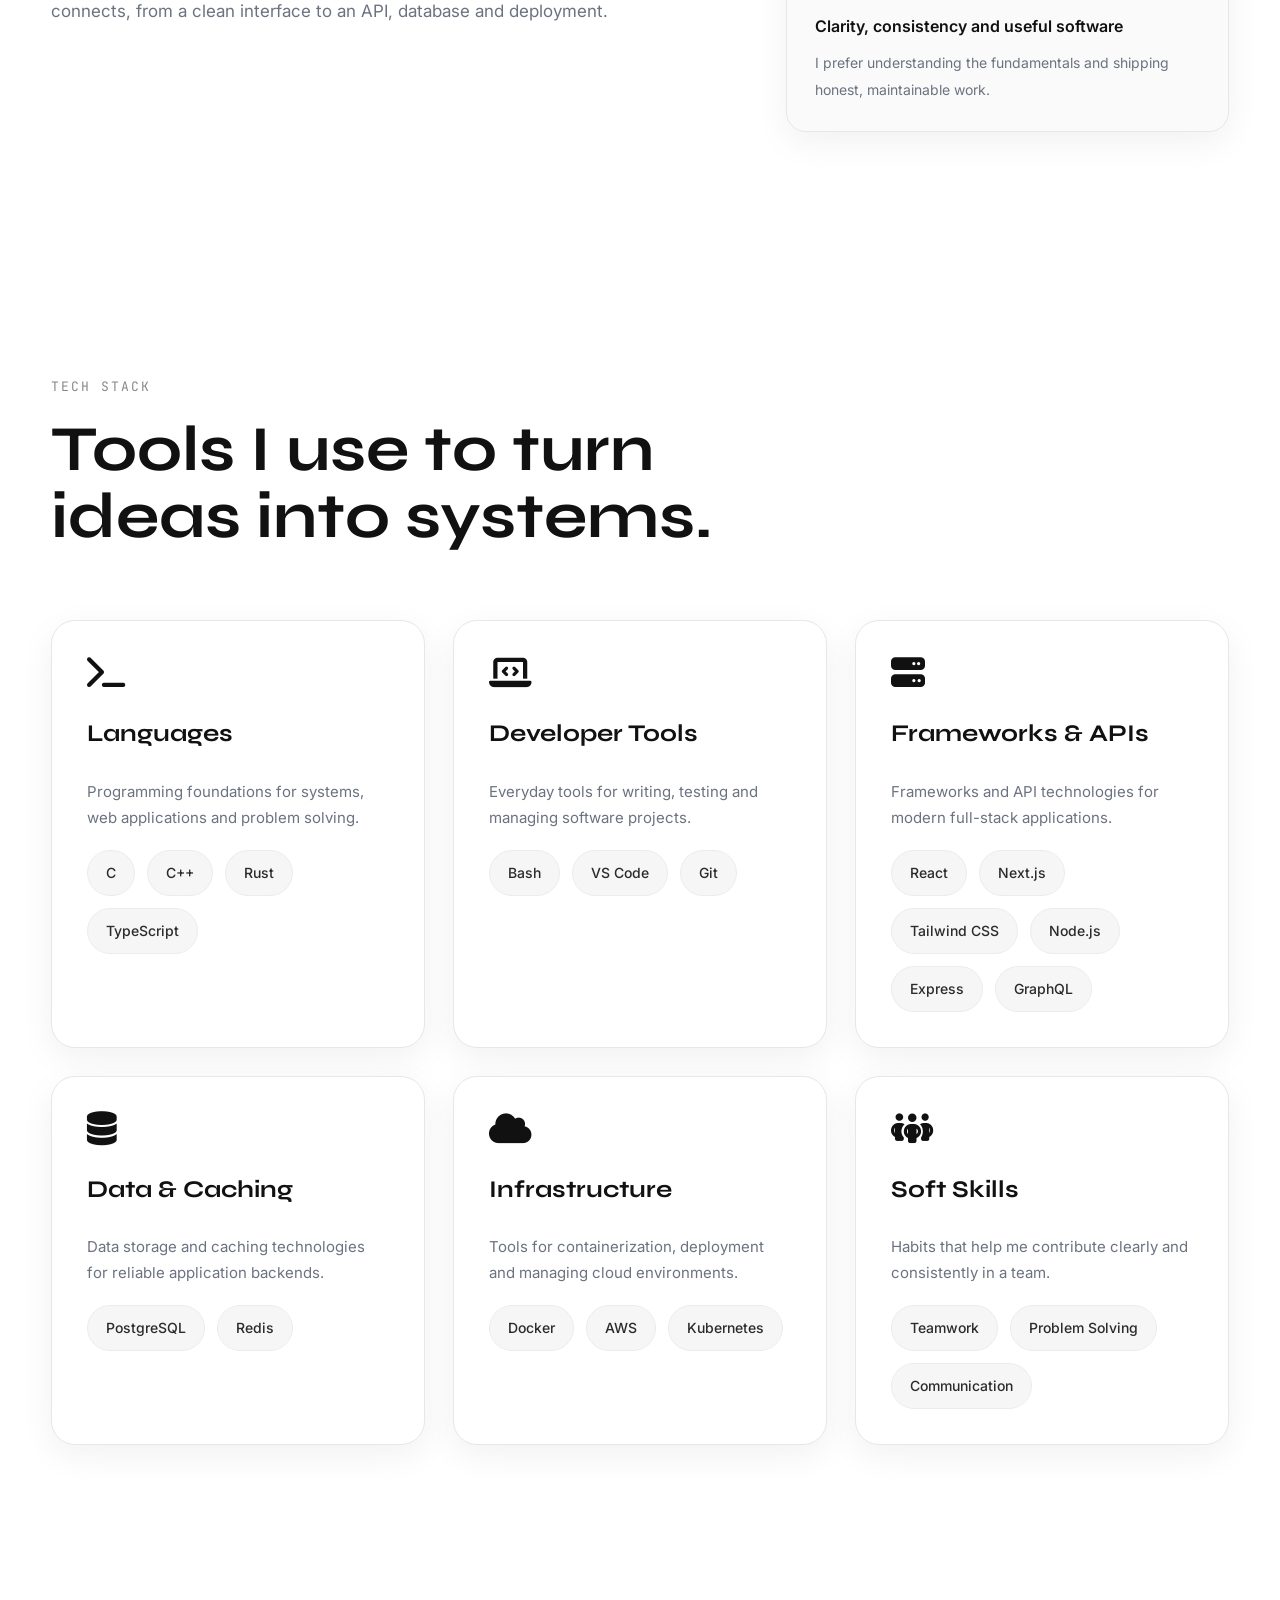
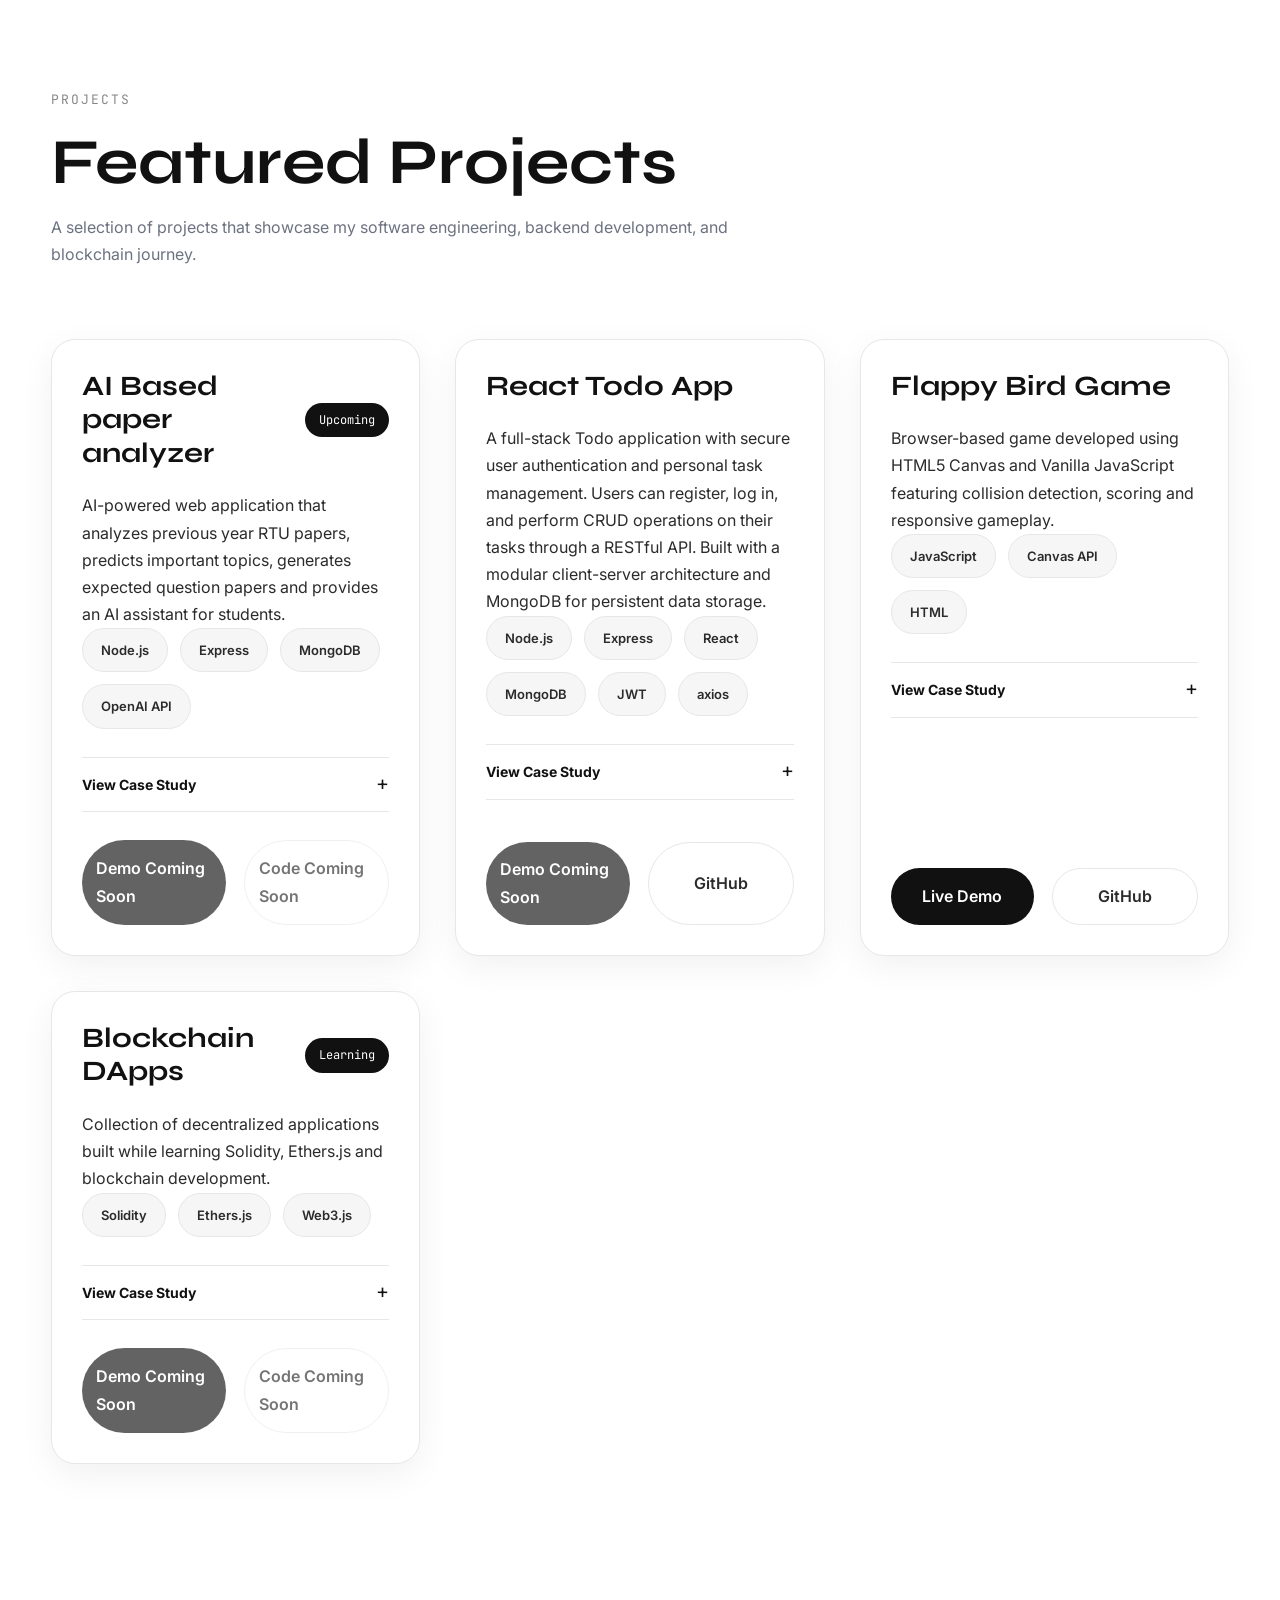
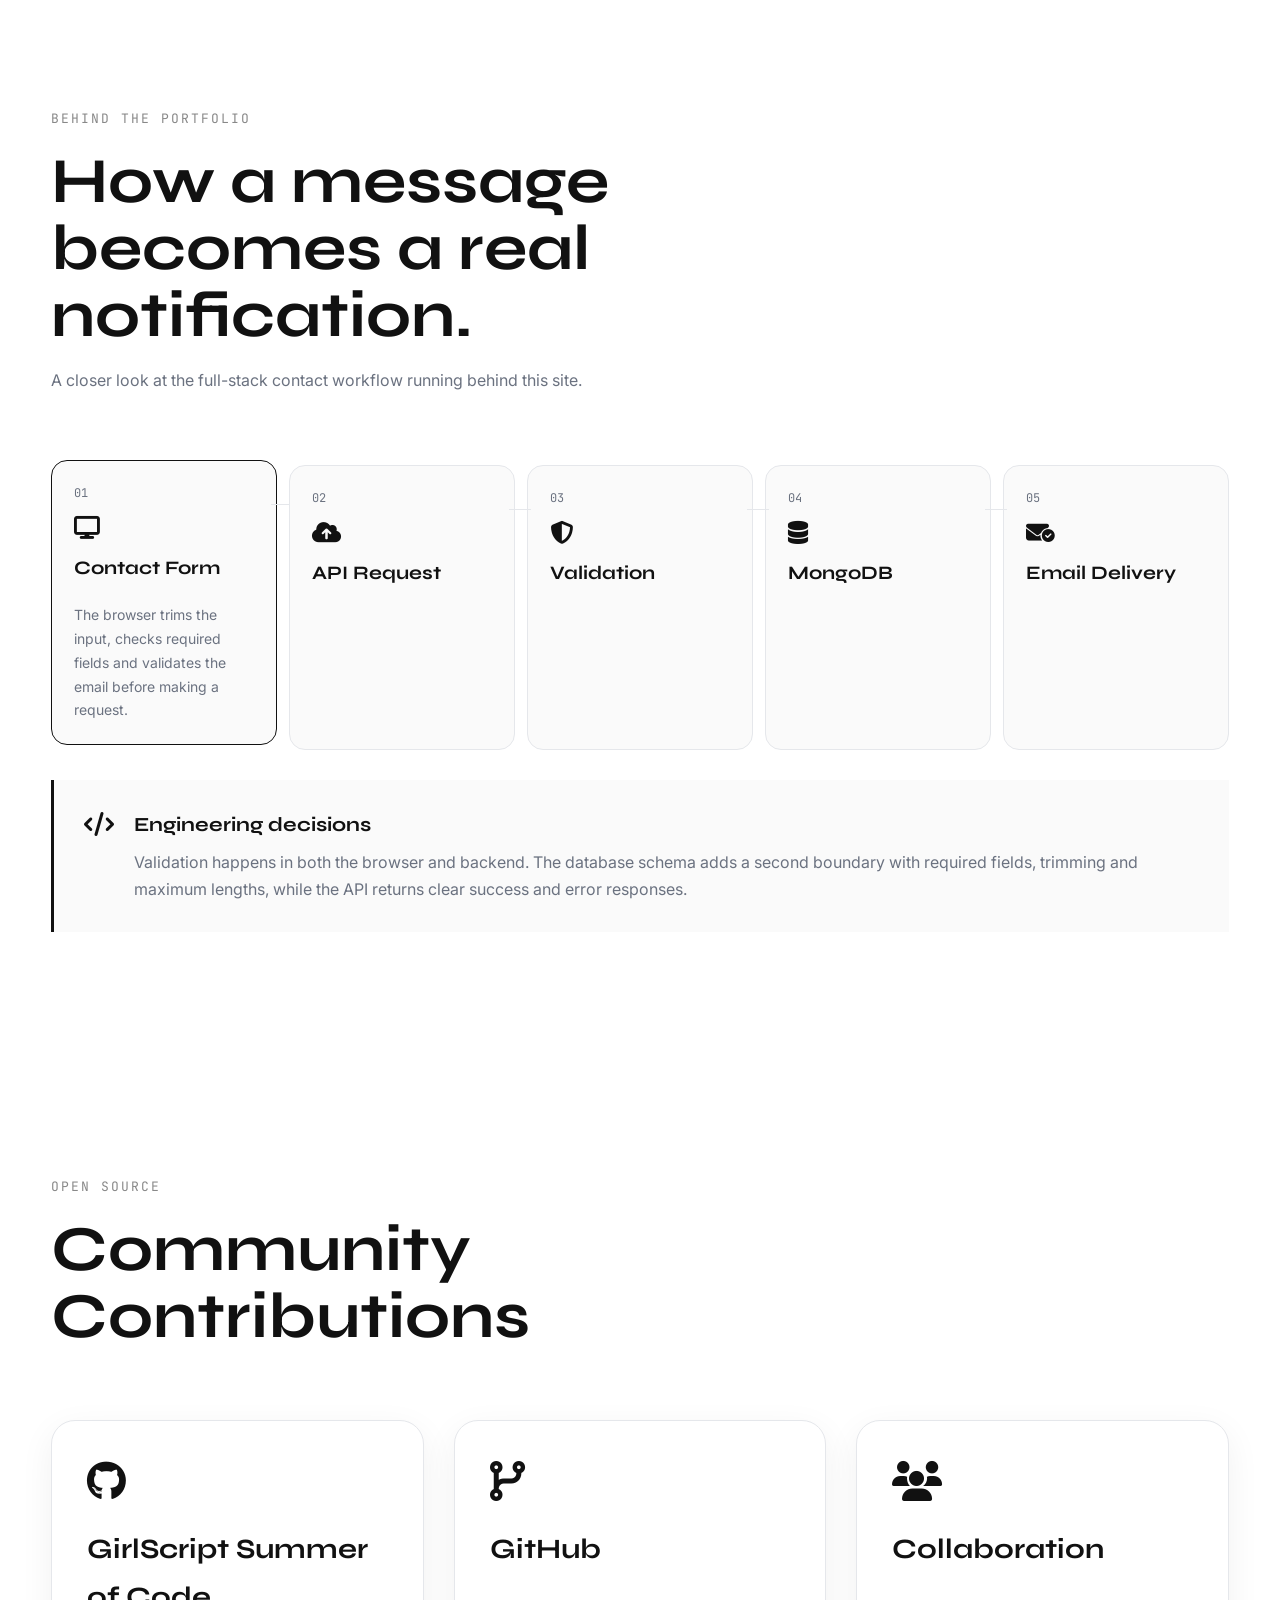
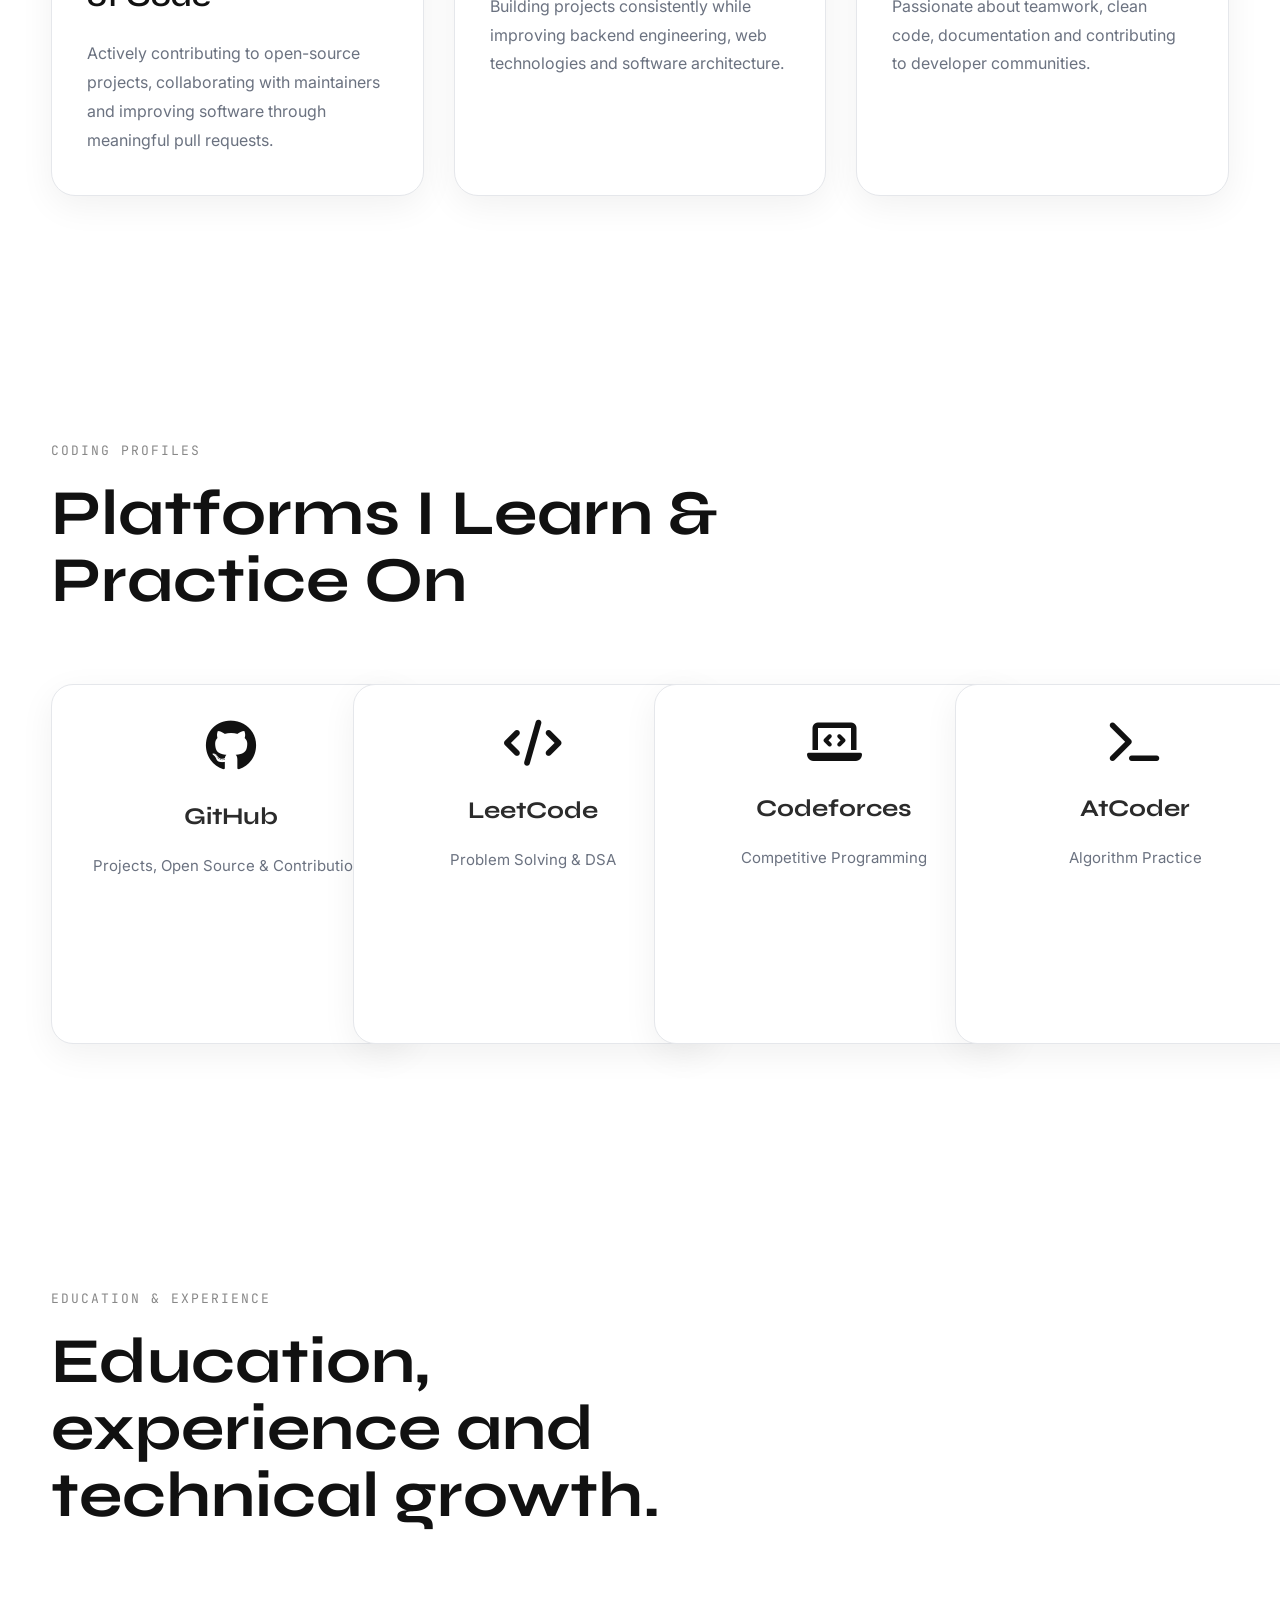
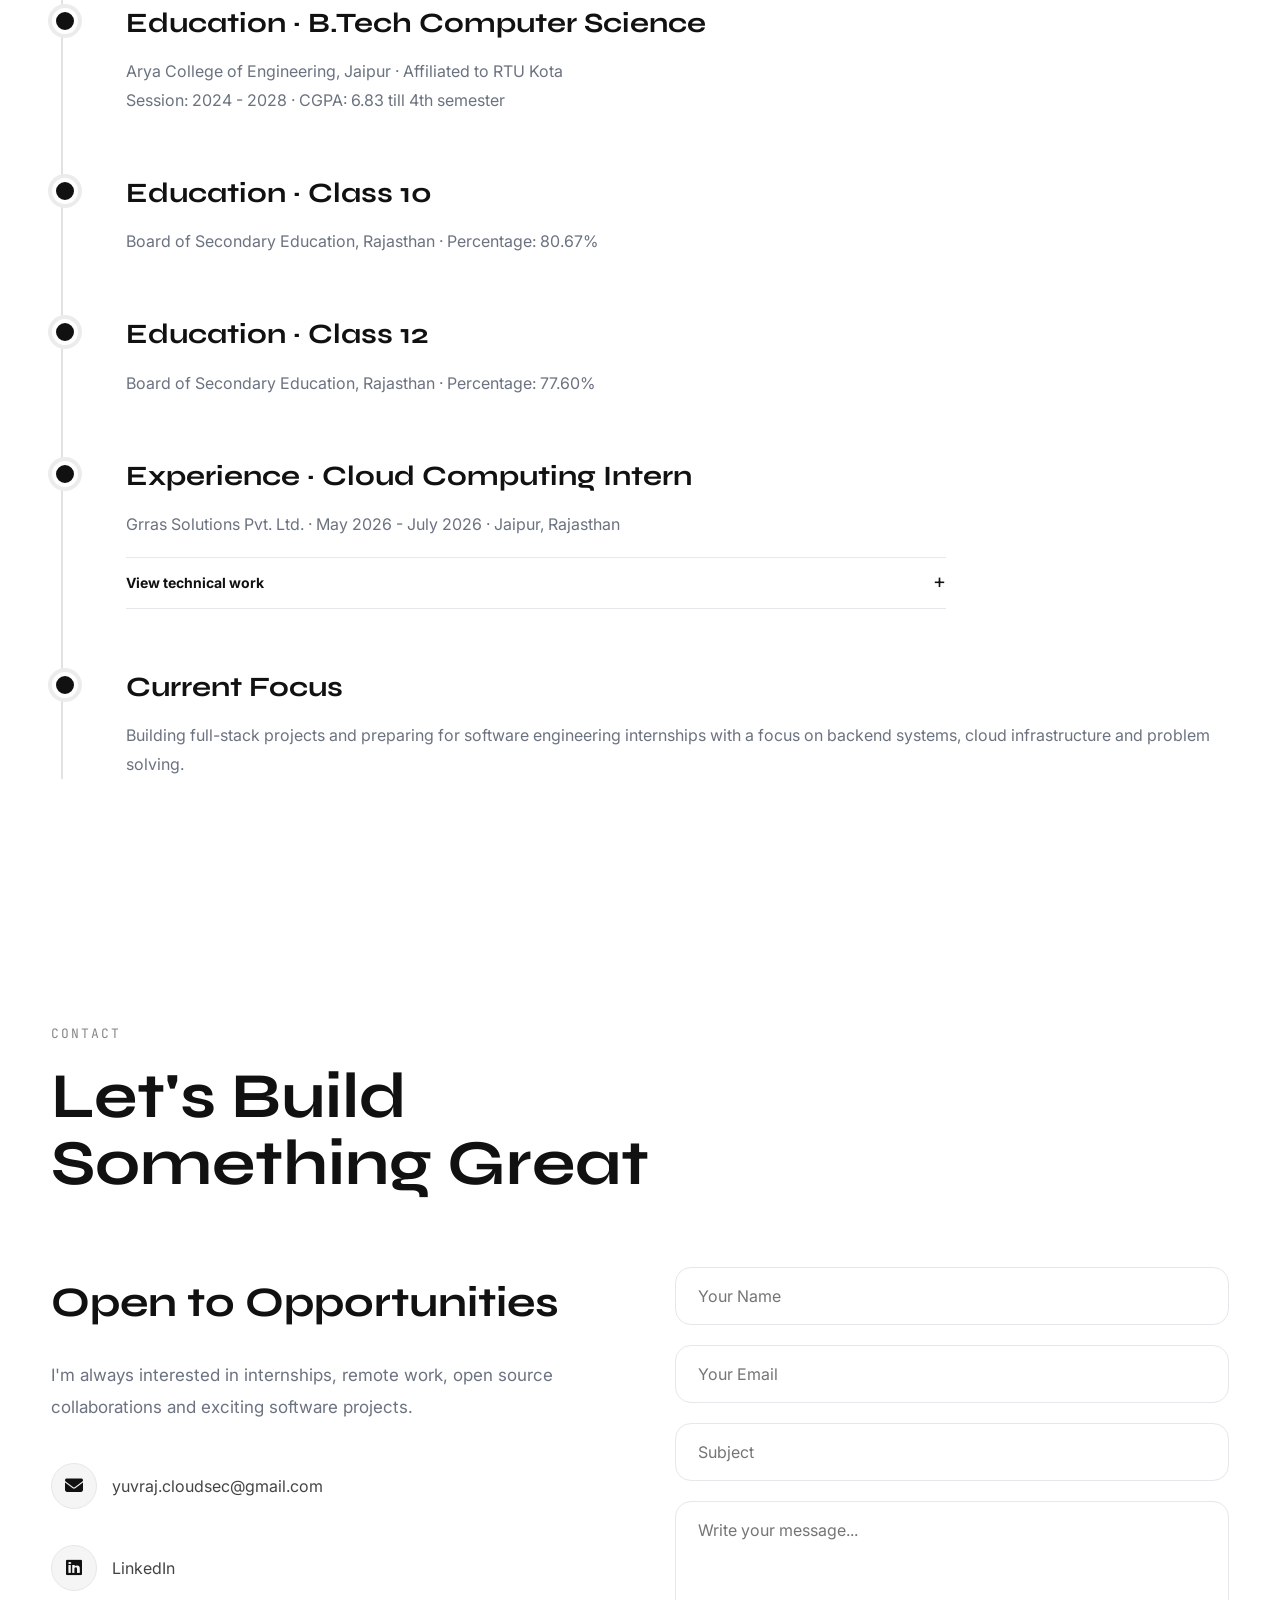
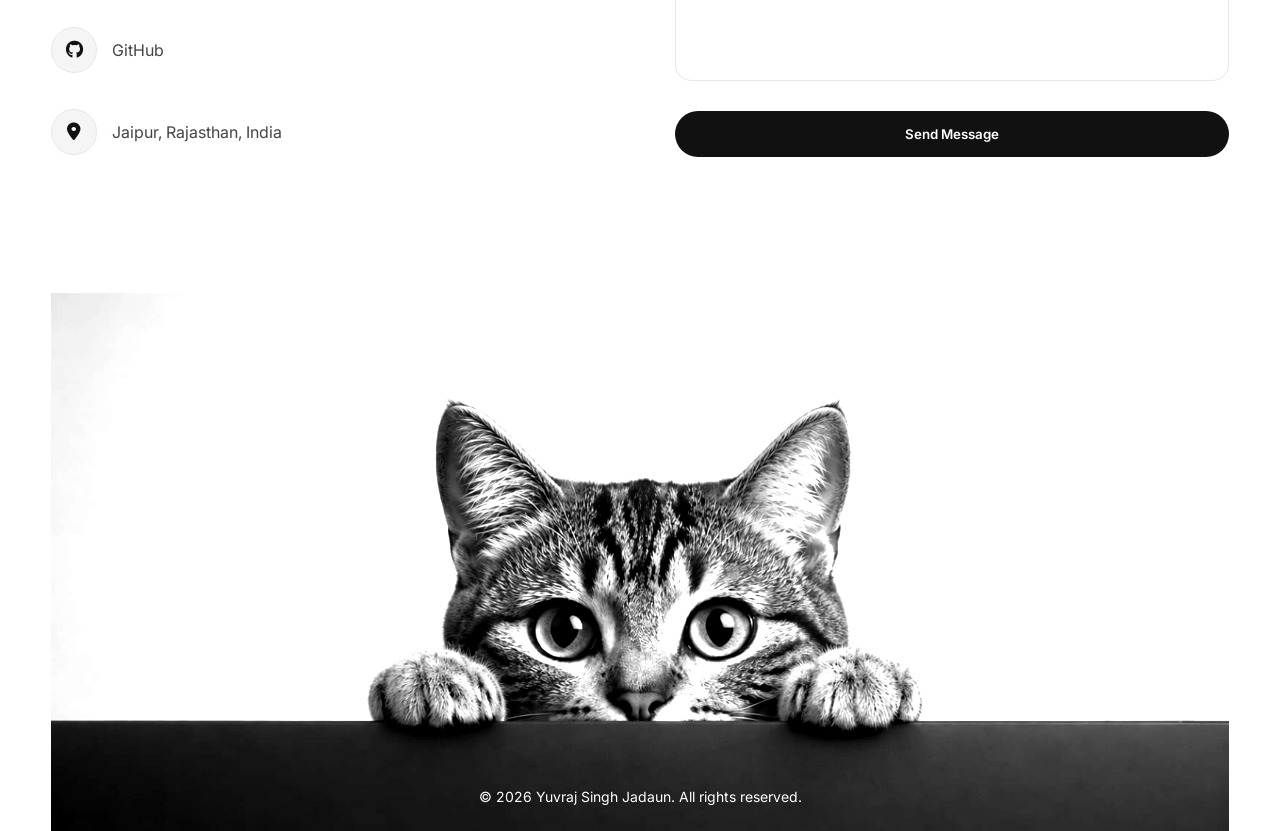
==== commit b845be88: "Update portfolio project" ====
--- a/frontend/index.html
+++ b/frontend/index.html
@@ -491,14 +491,15 @@
 
                 <div class="project-header">
 
-                    <h3>CLI Todo Application</h3>
+                    <h3>React Todo App</h3>
 
                 </div>
 
                 <p>
-
-                    Command-line task manager developed using Node.js with
-                    CRUD operations and local file storage.
+                   A full-stack Todo application with secure user authentication and personal task management.
+                    Users can register, log in, and perform CRUD operations on their tasks through a RESTful API.
+                     Built with a modular client-server architecture and MongoDB for persistent data storage.
+                    
 
                 </p>
 
@@ -506,9 +507,15 @@
 
                     <span>Node.js</span>
 
-                    <span>File System</span>
-
-                    <span>JavaScript</span>
+                    <span>Express</span>
+
+                    <span>React</span>
+
+                    <span>MongoDB</span>
+
+                    <span>JWT</span
+                        >
+                    <span>axios</span>
 
                 </div>
 
@@ -518,11 +525,11 @@
 
                     <div class="case-study-content">
 
-                        <p><strong>Problem:</strong> A task manager should remain useful without requiring a database or internet connection.</p>
-
-                        <p><strong>Approach:</strong> Designed a simple command interface around CRUD operations and reliable local file persistence.</p>
-
-                        <p><strong>Engineering lesson:</strong> Practiced input validation, filesystem handling and separating command logic from storage.</p>
+                        <p><strong>Problem:</strong> Create a secure and simple platform where users can manage their personal tasks with persistent data storage.</p>
+
+                        <p><strong>Approach:</strong> Built a React frontend connected to an Express.js REST API, using JWT authentication and MongoDB for secure user-specific Todo management.</p>
+
+                        <p><strong>Next milestone:</strong> Deploy the application and add task priorities, due dates, search/filtering, improved UI, and production-level security.</p>
 
                     </div>
 
@@ -536,7 +543,7 @@
 
                     </a>
 
-                    <a href="https://github.com/yuvraj1singh568"
+                    <a href="https://github.com/yuvraj1singh568/todo-app"
 
                         target="_blank">
 
@@ -594,13 +601,13 @@
 
                 <div class="project-links">
 
-                    <a href="#projects" class="disabled" aria-disabled="true">
-
-                        Demo Coming Soon
+                    <a href=" https://flappy-bird-pied-six.vercel.app/" target="_blank">
+
+                        Live Demo
 
                     </a>
 
-                    <a href="https://github.com/yuvraj1singh568"
+                    <a href="https://github.com/yuvraj1singh568/flappy-bird"
 
                         target="_blank">
 
